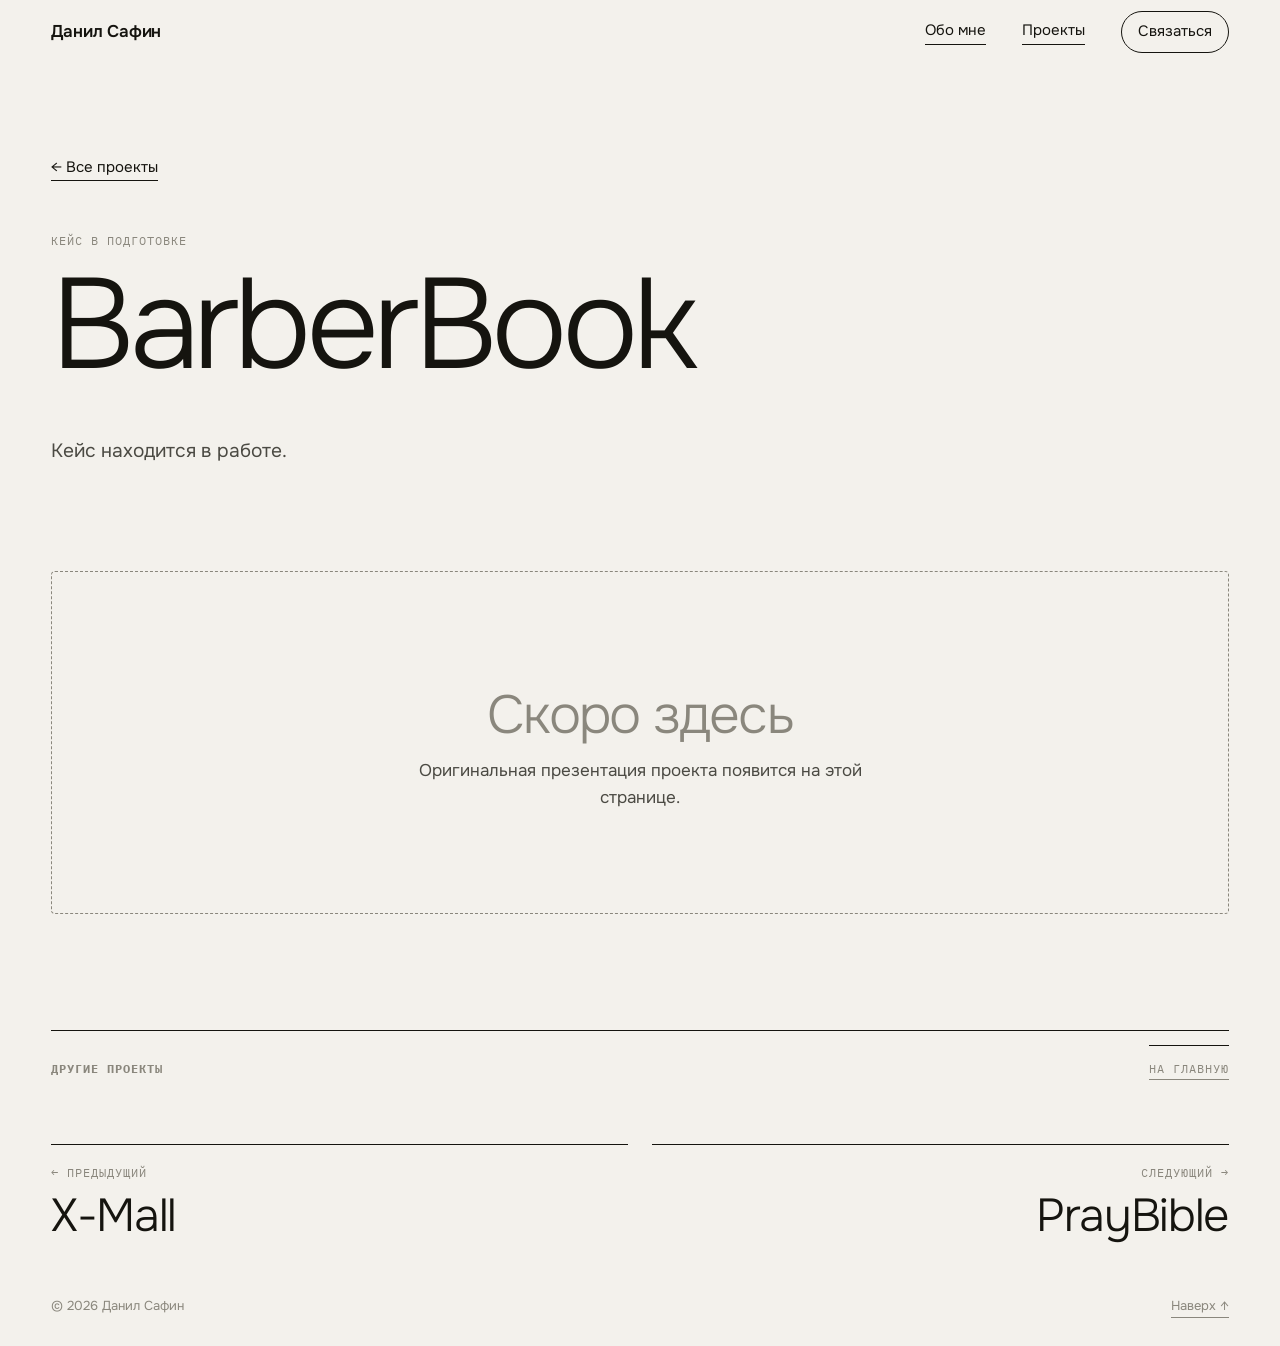
==== projects/barberbook/index.html @ bca795f3 "Add portfolio website" ====
<!doctype html>
<html lang="ru">
<head>
  <meta charset="utf-8">
  <meta name="viewport" content="width=device-width, initial-scale=1">
  <title>Кейс — Данил Сафин</title>
  <meta name="description" content="Кейс из портфолио Данила Сафина, UX/UI-дизайнера.">
  <meta name="theme-color" content="#f3f1ec">
  <link rel="preconnect" href="https://fonts.googleapis.com">
  <link rel="preconnect" href="https://fonts.gstatic.com" crossorigin>
  <link href="https://fonts.googleapis.com/css2?family=IBM+Plex+Mono:wght@400&family=Onest:wght@300;400;500;600&display=swap&subset=cyrillic" rel="stylesheet">
  <link rel="stylesheet" href="../../css/style.css">
</head>
<body id="top" data-slug="barberbook">
  <a class="skip" href="#case">Перейти к содержанию</a>
  <header class="nav" id="nav"></header>
  <main id="case"><noscript><div class="wrap case-hero"><p>Для просмотра кейса включите JavaScript.</p></div></noscript></main>
  <footer id="footer"></footer>
  <script type="module" src="../../js/case.js"></script>
</body>
</html>
---- css/style.css ----
/* ============================================================
   Портфолио — Данил Сафин
   Токены → база → компоненты → секции → кейс → адаптив
   ============================================================ */

:root {
  --bg: #f3f1ec;
  --bg-2: #ebe8e1;
  --ink: #15140f;
  --ink-2: #4b4a43;
  --ink-3: #8a877d;
  --line: #d7d3c8;
  --accent: #d8431f;
  --accent-ink: #ffffff;

  --font: "Onest", "Inter", system-ui, -apple-system, "Segoe UI", Roboto, Arial, sans-serif;
  --mono: "IBM Plex Mono", ui-monospace, "SF Mono", Menlo, Consolas, monospace;

  --gutter: clamp(20px, 4vw, 56px);
  --maxw: 1480px;
  --ease: cubic-bezier(.22, .61, .21, 1);
}

*, *::before, *::after { box-sizing: border-box; }
html { scroll-behavior: smooth; -webkit-text-size-adjust: 100%; }
body {
  margin: 0;
  background: var(--bg);
  color: var(--ink);
  font-family: var(--font);
  font-size: 17px;
  line-height: 1.55;
  -webkit-font-smoothing: antialiased;
  overflow-x: hidden;
}
img, canvas, video { max-width: 100%; display: block; }
a { color: inherit; }
h1, h2, h3, p, ul, dl, dd { margin: 0; padding: 0; }
ul { list-style: none; }
::selection { background: var(--accent); color: #fff; }

.wrap { width: 100%; max-width: var(--maxw); margin-inline: auto; padding-inline: var(--gutter); }

.skip {
  position: absolute; left: 12px; top: -60px; z-index: 100;
  background: var(--ink); color: #fff; padding: 10px 14px; border-radius: 4px; text-decoration: none;
}
.skip:focus { top: 12px; }

/* ---------- Фокус и единая система ссылок ---------- */
:focus-visible { outline: 2px solid var(--accent); outline-offset: 3px; border-radius: 2px; }

.link {
  text-decoration: none;
  background: linear-gradient(currentColor, currentColor) 0 100% / 100% 1px no-repeat;
  padding-bottom: 2px;
  transition: background-size .35s var(--ease), color .2s;
}
.link:hover { background-size: 0 1px; background-position: 100% 100%; color: var(--accent); }

.label {
  font-family: var(--mono);
  font-size: 12px;
  letter-spacing: .08em;
  text-transform: uppercase;
  color: var(--ink-3);
}

/* Кнопка */
.btn {
  display: inline-flex; align-items: center; gap: 12px;
  font: 500 15px/1 var(--font);
  padding: 16px 22px;
  border: 1px solid var(--ink);
  border-radius: 999px;
  color: var(--ink);
  background: transparent;
  text-decoration: none;
  cursor: pointer;
  transition: background .25s var(--ease), color .25s var(--ease), border-color .25s;
}
.btn:hover { background: var(--ink); color: var(--bg); }
.btn:active { transform: translateY(1px); }
.btn--solid { background: var(--ink); color: var(--bg); }
.btn--solid:hover { background: var(--accent); border-color: var(--accent); color: #fff; }
.btn .arr { display: inline-block; transition: transform .3s var(--ease); }
.btn:hover .arr { transform: translate(3px, -3px); }

/* ---------- Шапка ---------- */
.nav {
  position: fixed; inset: 0 0 auto 0; z-index: 50;
  transition: background .3s, border-color .3s;
  border-bottom: 1px solid transparent;
}
.nav.is-scrolled { background: color-mix(in srgb, var(--bg) 88%, transparent); backdrop-filter: blur(10px); border-color: var(--line); }
.nav__in { display: flex; align-items: center; justify-content: space-between; height: 64px; gap: 16px; }
.nav__logo { font-weight: 600; text-decoration: none; letter-spacing: -.01em; white-space: nowrap; }
.nav__links { display: flex; gap: clamp(14px, 3vw, 36px); align-items: center; font-size: 15px; }
.nav__links a { text-decoration: none; white-space: nowrap; }
.nav__cta { border: 1px solid var(--ink); border-radius: 999px; padding: 8px 16px; transition: background .25s, color .25s; }
.nav__cta:hover { background: var(--ink); color: var(--bg); }

/* ---------- Hero ---------- */
.hero { position: relative; min-height: 100svh; padding-top: 64px; display: flex; flex-direction: column; justify-content: flex-end; overflow: hidden; }
.hero__stage {
  position: absolute; right: 1.5vw; top: calc(50% - 20px); transform: translateY(-50%);
  width: min(52vw, 860px); aspect-ratio: 1; z-index: 0; pointer-events: none;
}
.hero__stage canvas { width: 100%; height: 100%; }
.hero__fallback {
  position: absolute; inset: 18%; border-radius: 50%;
  background: radial-gradient(circle at 34% 30%, #fbfaf6, #d9d3c5 58%, #b9b1a0);
  box-shadow: 0 40px 70px -30px rgba(40, 30, 10, .35);
  display: none;
}
.hero.no-webgl .hero__fallback { display: block; }
.hero.no-webgl canvas { display: none; }
.hero__body { position: relative; z-index: 1; padding-block: clamp(32px, 6vh, 72px) clamp(28px, 5vh, 56px); }
.hero__eyebrow { margin-bottom: clamp(18px, 3vh, 32px); }
.hero h1 {
  font-weight: 300;
  font-size: clamp(2.35rem, 5vw, 5.3rem);
  line-height: 1.03;
  letter-spacing: -.035em;
  max-width: 9.4em;
}
.hero h1 em { font-style: normal; color: var(--accent); }
.hero__sub { margin-top: clamp(20px, 3.5vh, 36px); max-width: 33rem; color: var(--ink-2); font-size: clamp(16px, 1.25vw, 19px); }
.hero__row { margin-top: clamp(28px, 5vh, 48px); display: flex; align-items: center; gap: 28px; flex-wrap: wrap; }
.hero__meta { display: flex; justify-content: space-between; border-top: 1px solid var(--line); padding-block: 14px; position: relative; z-index: 1; }

/* ---------- Секции ---------- */
.section { padding-block: clamp(80px, 12vw, 180px) 0; }
.section__head { display: flex; justify-content: space-between; align-items: baseline; border-top: 1px solid var(--ink); padding-top: 14px; margin-bottom: clamp(32px, 5vw, 72px); }
.h2 { font-weight: 300; font-size: clamp(2rem, 4.2vw, 4.2rem); line-height: 1.04; letter-spacing: -.03em; }

/* ---------- Обо мне ---------- */
.about { display: grid; grid-template-columns: repeat(12, 1fr); column-gap: 24px; row-gap: clamp(40px, 6vw, 80px); }
.about__lead { grid-column: 1 / span 7; font-weight: 300; font-size: clamp(1.4rem, 2.5vw, 2.35rem); line-height: 1.22; letter-spacing: -.02em; }
.about__lead span { color: var(--ink-3); }
.about__side { grid-column: 9 / span 4; align-self: end; display: flex; flex-direction: column; gap: 22px; color: var(--ink-2); font-size: 15px; }
.about__rows { grid-column: 1 / -1; }
.row { display: grid; grid-template-columns: repeat(12, 1fr); column-gap: 24px; padding-block: 28px; border-top: 1px solid var(--line); }
.row > .label { grid-column: 1 / span 3; padding-top: 4px; }
.row__body { grid-column: 4 / span 9; }
.job + .job { margin-top: 36px; }
.job__top { display: flex; justify-content: space-between; gap: 16px; flex-wrap: wrap; align-items: baseline; }
.job__name { font-size: 22px; font-weight: 500; letter-spacing: -.01em; }
.job__name small { font-weight: 400; color: var(--ink-3); font-size: 16px; margin-left: 8px; }
.job ul { margin-top: 14px; display: grid; gap: 8px; max-width: 54rem; color: var(--ink-2); font-size: 16px; }
.job li { padding-left: 20px; position: relative; }
.job li::before { content: ""; position: absolute; left: 0; top: .72em; width: 10px; height: 1px; background: var(--accent); }
.skills { display: grid; grid-template-columns: repeat(2, 1fr); gap: 28px 40px; }
.skills h3 { font: 500 15px/1.3 var(--font); margin-bottom: 8px; }
.skills p { color: var(--ink-2); font-size: 15px; }
.tools { margin-top: 28px; padding-top: 22px; border-top: 1px dashed var(--line); color: var(--ink-2); font-size: 15px; }
.tools b { font-weight: 500; color: var(--ink); }
.edu p + p { margin-top: 8px; }
.edu .muted { color: var(--ink-3); font-size: 15px; }

/* ---------- Проекты ---------- */
.projects { display: grid; gap: clamp(36px, 5vw, 72px); }
.card { display: block; text-decoration: none; color: inherit; position: relative; }
.card__media {
  position: relative; overflow: hidden; border-radius: 4px;
  aspect-ratio: 16 / 9; background: var(--bg-2);
  display: grid; place-items: center;
}
.card__media img { width: 100%; height: 100%; object-fit: cover; object-position: 50% 40%; transition: transform 1.1s var(--ease); }
.card:hover .card__media img { transform: scale(1.025); }
.card__soon { font-weight: 300; font-size: clamp(3rem, 11vw, 10rem); letter-spacing: -.05em; color: rgba(21, 20, 15, .13); user-select: none; }
.card__badge { position: absolute; top: 18px; left: 18px; background: var(--bg); padding: 6px 12px; border-radius: 999px; font-family: var(--mono); font-size: 11px; letter-spacing: .08em; text-transform: uppercase; }
.card__foot { display: grid; grid-template-columns: 1fr auto; gap: 8px 32px; align-items: start; padding-top: 22px; }
.card__no { font-family: var(--mono); font-size: 12px; color: var(--ink-3); letter-spacing: .08em; }
.card__title { font-weight: 300; font-size: clamp(2rem, 4vw, 3.8rem); line-height: 1; letter-spacing: -.035em; }
.card__cap { grid-column: 1; color: var(--ink-2); max-width: 40rem; font-size: 16px; }
.card__go { grid-column: 2; grid-row: 1 / span 2; display: flex; align-items: center; gap: 12px; font-size: 15px; align-self: center; }
.card__go i {
  display: grid; place-items: center; width: 52px; height: 52px; border: 1px solid var(--ink); border-radius: 50%;
  font-style: normal; transition: background .3s var(--ease), color .3s, transform .3s var(--ease);
}
.card:hover .card__go i { background: var(--accent); border-color: var(--accent); color: #fff; transform: rotate(-45deg); }
.card:focus-visible { outline-offset: 10px; }
.card--soon { opacity: .92; }

/* ---------- Контакт и подвал ---------- */
.contact { padding-block: clamp(90px, 14vw, 200px) 0; }
.contact__big { display: block; font-weight: 300; font-size: clamp(2rem, 6.4vw, 6.6rem); line-height: 1.02; letter-spacing: -.04em; text-decoration: none; word-break: break-word; transition: color .25s; }
.contact__big:hover { color: var(--accent); }
.contact__lead { color: var(--ink-2); margin-bottom: 28px; max-width: 34rem; }
.contact__list { display: flex; flex-wrap: wrap; gap: 14px 40px; margin-top: 44px; padding-top: 18px; border-top: 1px solid var(--line); font-size: 15px; }
.footer { display: flex; justify-content: space-between; flex-wrap: wrap; gap: 10px; padding-block: 56px 28px; color: var(--ink-3); font-size: 13px; }

/* ============================================================
   Страница кейса
   ============================================================ */
.case-hero { padding-top: calc(64px + clamp(40px, 7vw, 100px)); }
.case-hero__back { margin-bottom: clamp(28px, 4vw, 56px); display: inline-block; font-size: 15px; }
.case-hero h1 { font-weight: 300; font-size: clamp(3rem, 10vw, 10rem); line-height: .95; letter-spacing: -.05em; }
.case-hero__grid { display: grid; grid-template-columns: repeat(12, 1fr); column-gap: 24px; row-gap: 32px; margin-top: clamp(28px, 4vw, 56px); }
.case-hero__sum { grid-column: 1 / span 6; font-size: clamp(17px, 1.5vw, 21px); line-height: 1.5; color: var(--ink-2); }
.case-hero__sum .btn-row { margin-top: 28px; display: flex; gap: 12px; flex-wrap: wrap; }
.meta { grid-column: 8 / span 5; display: grid; grid-template-columns: 1fr 1fr; gap: 0 24px; align-self: start; }
.meta div { border-top: 1px solid var(--line); padding-block: 14px 18px; }
.meta dt { font-family: var(--mono); font-size: 11px; letter-spacing: .08em; text-transform: uppercase; color: var(--ink-3); }
.meta dd { font-size: 19px; margin-top: 4px; }
.case-cover { margin-top: clamp(36px, 6vw, 80px); border-radius: 4px; overflow: hidden; aspect-ratio: 16 / 9; }
.case-cover img { width: 100%; height: 100%; object-fit: cover; object-position: 50% 40%; }
.case-soon { margin-top: clamp(36px, 6vw, 80px); border: 1px dashed var(--ink-3); border-radius: 4px; padding: clamp(40px, 8vw, 120px) var(--gutter); text-align: center; }
.case-soon p { max-width: 30rem; margin: 14px auto 0; color: var(--ink-2); }
.case-soon .h2 { color: var(--ink-3); }

.deck { padding-top: clamp(64px, 9vw, 130px); }

/* Просмотрщик PDF */
.viewer { background: #1b1a16; border-radius: 6px; overflow: clip; color: #f3f1ec; }
.viewer:fullscreen { border-radius: 0; display: flex; flex-direction: column; height: 100%; }
.viewer__head { position: sticky; top: 64px; z-index: 3; }
.viewer:fullscreen .viewer__head { position: static; }
.viewer__bar { display: flex; align-items: center; gap: 6px; padding: 10px 12px; background: #24231e; flex-wrap: wrap; }
.viewer__bar .grow { flex: 1; min-width: 4px; }
.vbtn {
  font: 500 13px/1 var(--font); color: #f3f1ec; background: transparent;
  border: 1px solid #4a4840; border-radius: 6px; padding: 9px 12px; min-height: 38px; min-width: 38px;
  cursor: pointer; text-decoration: none; display: inline-flex; align-items: center; justify-content: center; gap: 6px;
  transition: background .2s, border-color .2s;
}
.vbtn:hover { background: #38362f; border-color: #6b685d; }
.vbtn:active { background: #46433a; }
.vbtn:disabled { opacity: .35; cursor: default; }
.vbtn:focus-visible { outline: 2px solid #fff; }
.viewer__info { font-family: var(--mono); font-size: 12px; color: #bdb9ac; padding: 0 8px; white-space: nowrap; min-width: 92px; text-align: center; }
.viewer__prog { height: 2px; background: #38362f; }
.viewer__prog i { display: block; height: 100%; width: 0; background: var(--accent); }
.viewer__scroll { max-height: min(88vh, 1100px); overflow: auto; background: #2a2923; overscroll-behavior: contain; position: relative; -webkit-overflow-scrolling: touch; }
.viewer:fullscreen .viewer__scroll { max-height: none; flex: 1; }
.viewer__pages { margin-inline: auto; position: relative; }
.vpage { position: relative; background: #ecebe6; margin: 0 auto 14px; box-shadow: 0 1px 0 rgba(0,0,0,.2); }
.vpage:last-child { margin-bottom: 0; }
.vtile { position: absolute; left: 0; width: 100%; }
.vtile canvas { width: 100%; height: 100%; display: block; }
.viewer__status { padding: 60px 20px; text-align: center; color: #bdb9ac; font-size: 15px; }
.viewer__fallback { width: 100%; height: 80vh; border: 0; background: #fff; }
.vvideo { position: absolute; background: #000; z-index: 2; overflow: hidden; }
.vvideo video { width: 100%; height: 100%; object-fit: contain; background: #000; }

.also { padding-top: clamp(64px, 9vw, 130px); }
.also__grid { display: grid; grid-template-columns: 1fr 1fr; gap: 24px; }
.also a { display: block; text-decoration: none; border-top: 1px solid var(--ink); padding-top: 14px; }
.also a:hover .also__t { color: var(--accent); }
.also__t { font-weight: 300; font-size: clamp(1.8rem, 3.6vw, 3.4rem); letter-spacing: -.03em; line-height: 1.05; margin-top: 6px; transition: color .25s; }
.also a:last-child { text-align: right; }

/* ---------- Появление при прокрутке (сдержанное) ---------- */
.reveal-on .reveal { opacity: 0; transform: translateY(16px); transition: opacity .8s var(--ease), transform .8s var(--ease); }
.reveal-on .reveal.in { opacity: 1; transform: none; }

/* ============================================================
   Адаптив
   ============================================================ */
@media (max-width: 1000px) {
  .about__lead { grid-column: 1 / -1; }
  .about__side { grid-column: 1 / -1; }
  .row > .label { grid-column: 1 / -1; margin-bottom: 12px; }
  .row__body { grid-column: 1 / -1; }
  .case-hero__sum, .meta { grid-column: 1 / -1; }
}
@media (max-width: 1024px) {
  .hero { padding-top: 56px; justify-content: flex-start; }
  .hero__stage { position: relative; right: auto; top: auto; transform: none; width: min(100vw, 640px); margin: 0 0 -8vw auto; }
  .hero h1 { max-width: none; }
  .hero__body { padding-top: 0; }
}
@media (max-width: 720px) {
  .hero__stage { width: 100vw; margin: 0 0 -10vw -20px; }
  body { font-size: 16px; }
  .nav__in { height: 56px; }
  .nav__links { gap: 12px; font-size: 13.5px; }
  .nav__cta { padding: 7px 11px; }
  .nav__logo { font-size: 15px; }
  .hero__meta { flex-direction: column; gap: 4px; }
  .skills { grid-template-columns: 1fr; }
  .card__media { aspect-ratio: 4 / 3.2; }
  .card__foot { grid-template-columns: 1fr; }
  .card__go { grid-column: 1; grid-row: auto; }
  .card__go i { width: 46px; height: 46px; }
  .meta { grid-template-columns: 1fr 1fr; }
  .also__grid { grid-template-columns: 1fr; }
  .also a:last-child { text-align: left; }
  .viewer__head { top: 56px; }
  .viewer__scroll { max-height: 78vh; }
  .viewer__bar { padding: 8px; gap: 4px; flex-wrap: nowrap; }
  .vbtn { padding: 8px; min-width: 40px; min-height: 40px; }
  .vbtn .t, [data-act=fit], [data-zoom] { display: none; }
  .viewer.is-single [data-act=prev], .viewer.is-single [data-act=next] { display: none; }
  .viewer__info { min-width: 0; padding: 0 4px; font-size: 11px; white-space: normal; text-align: left; }
}

@media (prefers-reduced-motion: reduce) {
  html { scroll-behavior: auto; }
  *, *::before, *::after { transition-duration: .01ms !important; animation: none !important; }
  .reveal-on .reveal { opacity: 1; transform: none; }
}
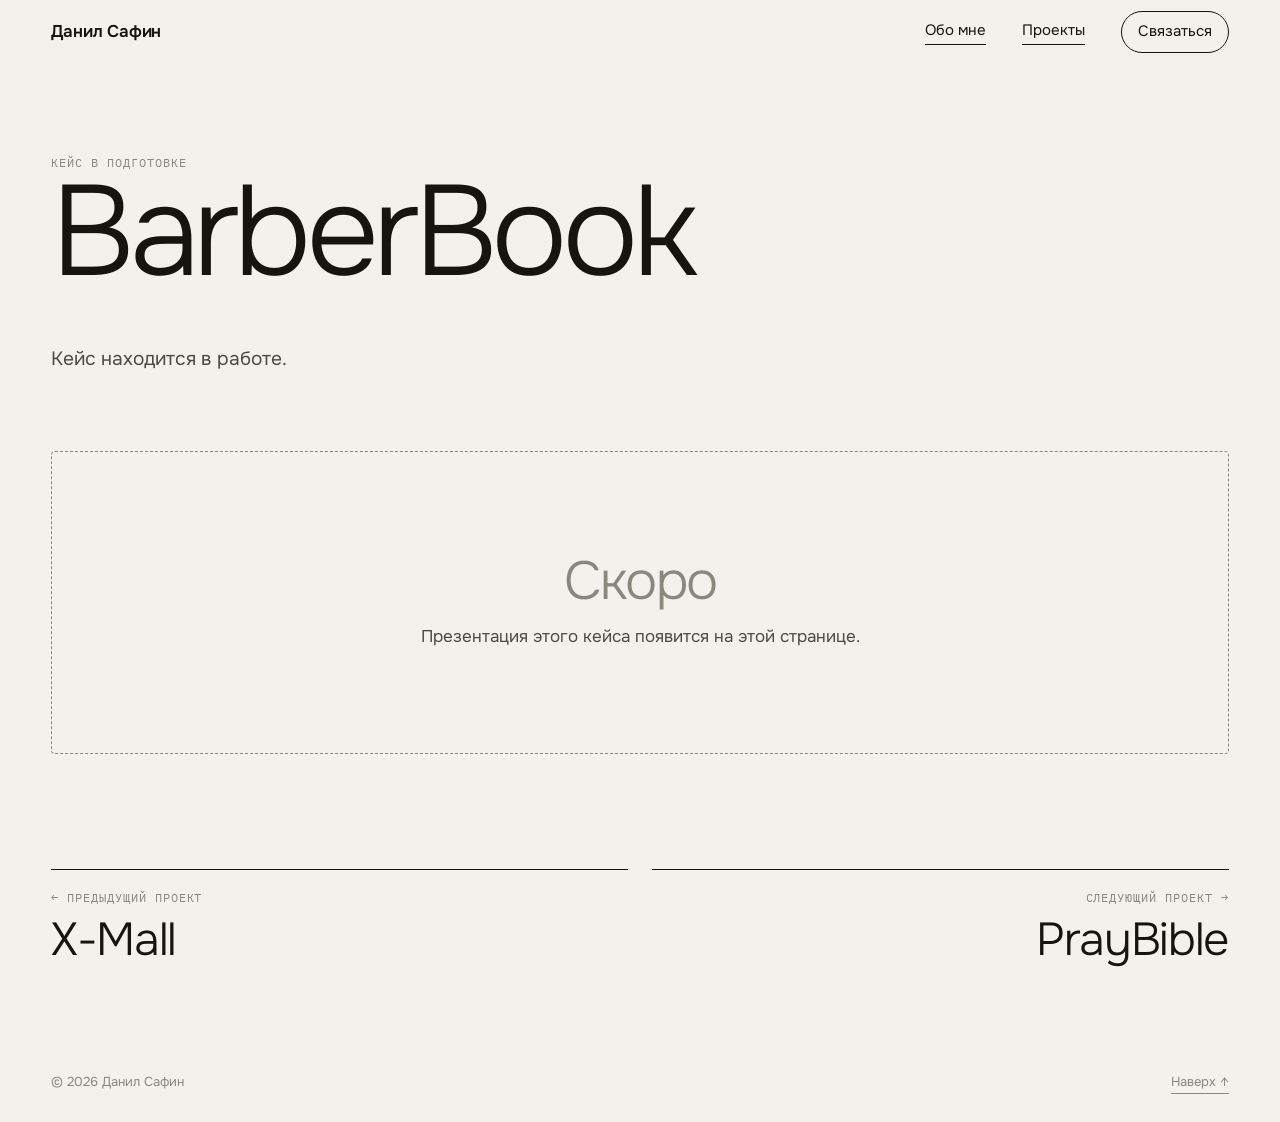
==== commit c30f8742: "v2" ====
--- a/projects/barberbook/index.html
+++ b/projects/barberbook/index.html
@@ -4,18 +4,18 @@
   <meta charset="utf-8">
   <meta name="viewport" content="width=device-width, initial-scale=1">
   <title>Кейс — Данил Сафин</title>
-  <meta name="description" content="Кейс из портфолио Данила Сафина, UX/UI-дизайнера.">
   <meta name="theme-color" content="#f3f1ec">
   <link rel="preconnect" href="https://fonts.googleapis.com">
   <link rel="preconnect" href="https://fonts.gstatic.com" crossorigin>
-  <link href="https://fonts.googleapis.com/css2?family=IBM+Plex+Mono:wght@400&family=Onest:wght@300;400;500;600&display=swap&subset=cyrillic" rel="stylesheet">
+  <link href="https://fonts.googleapis.com/css2?family=IBM+Plex+Mono:wght@400&family=Onest:wght@300;400;500;600&family=Playfair+Display:wght@500;600&display=swap&subset=cyrillic" rel="stylesheet">
   <link rel="stylesheet" href="../../css/style.css">
+  <link rel="stylesheet" href="../../css/case.css">
 </head>
-<body id="top" data-slug="barberbook">
-  <a class="skip" href="#case">Перейти к содержанию</a>
+<body data-slug="barberbook">
   <header class="nav" id="nav"></header>
-  <main id="case"><noscript><div class="wrap case-hero"><p>Для просмотра кейса включите JavaScript.</p></div></noscript></main>
+  <main id="main"></main>
   <footer id="footer"></footer>
+  <noscript><p style="padding:24px">Для отображения кейса включите JavaScript.</p></noscript>
   <script type="module" src="../../js/case.js"></script>
 </body>
 </html>
--- a/css/style.css
+++ b/css/style.css
@@ -1,6 +1,7 @@
 /* ============================================================
    Портфолио — Данил Сафин
    Токены → база → компоненты → секции → кейс → адаптив
+   Стили презентации кейсов (блоки) лежат в css/case.css
    ============================================================ */
 
 :root {
@@ -123,8 +124,11 @@
   line-height: 1.03;
   letter-spacing: -.035em;
   max-width: 9.4em;
+  text-wrap: balance;
 }
 .hero h1 em { font-style: normal; color: var(--accent); }
+/* Новый заголовок шире прежнего: на ноутбуках чуть уменьшаем кегль, чтобы строка не заходила на 3D-объект */
+@media (min-width: 1025px) { .hero h1 { font-size: clamp(2.35rem, 4.4vw, 5.3rem); } }
 .hero__sub { margin-top: clamp(20px, 3.5vh, 36px); max-width: 33rem; color: var(--ink-2); font-size: clamp(16px, 1.25vw, 19px); }
 .hero__row { margin-top: clamp(28px, 5vh, 48px); display: flex; align-items: center; gap: 28px; flex-wrap: wrap; }
 .hero__meta { display: flex; justify-content: space-between; border-top: 1px solid var(--line); padding-block: 14px; position: relative; z-index: 1; }
@@ -192,7 +196,7 @@
 .footer { display: flex; justify-content: space-between; flex-wrap: wrap; gap: 10px; padding-block: 56px 28px; color: var(--ink-3); font-size: 13px; }
 
 /* ============================================================
-   Страница кейса
+   Страница кейса: шапка-заглушка (для проектов без презентации)
    ============================================================ */
 .case-hero { padding-top: calc(64px + clamp(40px, 7vw, 100px)); }
 .case-hero__back { margin-bottom: clamp(28px, 4vw, 56px); display: inline-block; font-size: 15px; }
@@ -204,45 +208,9 @@
 .meta div { border-top: 1px solid var(--line); padding-block: 14px 18px; }
 .meta dt { font-family: var(--mono); font-size: 11px; letter-spacing: .08em; text-transform: uppercase; color: var(--ink-3); }
 .meta dd { font-size: 19px; margin-top: 4px; }
-.case-cover { margin-top: clamp(36px, 6vw, 80px); border-radius: 4px; overflow: hidden; aspect-ratio: 16 / 9; }
-.case-cover img { width: 100%; height: 100%; object-fit: cover; object-position: 50% 40%; }
 .case-soon { margin-top: clamp(36px, 6vw, 80px); border: 1px dashed var(--ink-3); border-radius: 4px; padding: clamp(40px, 8vw, 120px) var(--gutter); text-align: center; }
 .case-soon p { max-width: 30rem; margin: 14px auto 0; color: var(--ink-2); }
 .case-soon .h2 { color: var(--ink-3); }
-
-.deck { padding-top: clamp(64px, 9vw, 130px); }
-
-/* Просмотрщик PDF */
-.viewer { background: #1b1a16; border-radius: 6px; overflow: clip; color: #f3f1ec; }
-.viewer:fullscreen { border-radius: 0; display: flex; flex-direction: column; height: 100%; }
-.viewer__head { position: sticky; top: 64px; z-index: 3; }
-.viewer:fullscreen .viewer__head { position: static; }
-.viewer__bar { display: flex; align-items: center; gap: 6px; padding: 10px 12px; background: #24231e; flex-wrap: wrap; }
-.viewer__bar .grow { flex: 1; min-width: 4px; }
-.vbtn {
-  font: 500 13px/1 var(--font); color: #f3f1ec; background: transparent;
-  border: 1px solid #4a4840; border-radius: 6px; padding: 9px 12px; min-height: 38px; min-width: 38px;
-  cursor: pointer; text-decoration: none; display: inline-flex; align-items: center; justify-content: center; gap: 6px;
-  transition: background .2s, border-color .2s;
-}
-.vbtn:hover { background: #38362f; border-color: #6b685d; }
-.vbtn:active { background: #46433a; }
-.vbtn:disabled { opacity: .35; cursor: default; }
-.vbtn:focus-visible { outline: 2px solid #fff; }
-.viewer__info { font-family: var(--mono); font-size: 12px; color: #bdb9ac; padding: 0 8px; white-space: nowrap; min-width: 92px; text-align: center; }
-.viewer__prog { height: 2px; background: #38362f; }
-.viewer__prog i { display: block; height: 100%; width: 0; background: var(--accent); }
-.viewer__scroll { max-height: min(88vh, 1100px); overflow: auto; background: #2a2923; overscroll-behavior: contain; position: relative; -webkit-overflow-scrolling: touch; }
-.viewer:fullscreen .viewer__scroll { max-height: none; flex: 1; }
-.viewer__pages { margin-inline: auto; position: relative; }
-.vpage { position: relative; background: #ecebe6; margin: 0 auto 14px; box-shadow: 0 1px 0 rgba(0,0,0,.2); }
-.vpage:last-child { margin-bottom: 0; }
-.vtile { position: absolute; left: 0; width: 100%; }
-.vtile canvas { width: 100%; height: 100%; display: block; }
-.viewer__status { padding: 60px 20px; text-align: center; color: #bdb9ac; font-size: 15px; }
-.viewer__fallback { width: 100%; height: 80vh; border: 0; background: #fff; }
-.vvideo { position: absolute; background: #000; z-index: 2; overflow: hidden; }
-.vvideo video { width: 100%; height: 100%; object-fit: contain; background: #000; }
 
 .also { padding-top: clamp(64px, 9vw, 130px); }
 .also__grid { display: grid; grid-template-columns: 1fr 1fr; gap: 24px; }
@@ -250,6 +218,8 @@
 .also a:hover .also__t { color: var(--accent); }
 .also__t { font-weight: 300; font-size: clamp(1.8rem, 3.6vw, 3.4rem); letter-spacing: -.03em; line-height: 1.05; margin-top: 6px; transition: color .25s; }
 .also a:last-child { text-align: right; }
+/* низ страницы кейса: после блока «Другие проекты» идёт только футер */
+.also { padding-bottom: clamp(24px, 4vw, 56px); }
 
 /* ---------- Появление при прокрутке (сдержанное) ---------- */
 .reveal-on .reveal { opacity: 0; transform: translateY(16px); transition: opacity .8s var(--ease), transform .8s var(--ease); }
@@ -265,19 +235,27 @@
   .row__body { grid-column: 1 / -1; }
   .case-hero__sum, .meta { grid-column: 1 / -1; }
 }
+
+/* Планшет и смартфон: Hero складывается в колонку — 3D-объект над текстом, строго по центру.
+   Десктоп (> 1024 px) этим блоком не затрагивается. */
 @media (max-width: 1024px) {
   .hero { padding-top: 56px; justify-content: flex-start; }
-  .hero__stage { position: relative; right: auto; top: auto; transform: none; width: min(100vw, 640px); margin: 0 0 -8vw auto; }
+  .hero__stage {
+    position: relative; right: auto; top: auto; transform: none;
+    width: min(86vw, 560px); margin: 0 auto;
+  }
   .hero h1 { max-width: none; }
   .hero__body { padding-top: 0; }
 }
+
 @media (max-width: 720px) {
-  .hero__stage { width: 100vw; margin: 0 0 -10vw -20px; }
   body { font-size: 16px; }
   .nav__in { height: 56px; }
   .nav__links { gap: 12px; font-size: 13.5px; }
   .nav__cta { padding: 7px 11px; }
   .nav__logo { font-size: 15px; }
+  /* смартфон: объект меньше и не заходит на текст */
+  .hero__stage { width: min(76vw, 330px); margin: 4px auto 6px; }
   .hero__meta { flex-direction: column; gap: 4px; }
   .skills { grid-template-columns: 1fr; }
   .card__media { aspect-ratio: 4 / 3.2; }
@@ -287,13 +265,6 @@
   .meta { grid-template-columns: 1fr 1fr; }
   .also__grid { grid-template-columns: 1fr; }
   .also a:last-child { text-align: left; }
-  .viewer__head { top: 56px; }
-  .viewer__scroll { max-height: 78vh; }
-  .viewer__bar { padding: 8px; gap: 4px; flex-wrap: nowrap; }
-  .vbtn { padding: 8px; min-width: 40px; min-height: 40px; }
-  .vbtn .t, [data-act=fit], [data-zoom] { display: none; }
-  .viewer.is-single [data-act=prev], .viewer.is-single [data-act=next] { display: none; }
-  .viewer__info { min-width: 0; padding: 0 4px; font-size: 11px; white-space: normal; text-align: left; }
 }
 
 @media (prefers-reduced-motion: reduce) {
--- a/css/case.css
+++ b/css/case.css
@@ -0,0 +1,284 @@
+/* ============================================================
+   СТРАНИЦА КЕЙСА — стили блоков (разметка: js/case-blocks.js)
+   Использует токены сайта из style.css. Цветовые оттенки блоков — ниже, в .case.
+   ============================================================ */
+.case {
+  --tint-sun: #f4e2a6;
+  --tint-mint: #bfe8c1;
+  --tint-sky: #b4d3e6;
+  --tint-ice: #dbe9f2;
+  --card: #fff;
+  --r: 22px;
+  --gap: clamp(16px, 2vw, 24px);
+  --sec: clamp(72px, 9vw, 140px);
+  padding-top: 64px;
+  overflow-x: clip;
+}
+:where(.case) :where(ol, ul) { margin: 0; padding: 0; list-style: none; }
+.case img { display: block; max-width: 100%; height: auto; }
+.case p, .case li { text-wrap: pretty; }
+
+/* ---------- Базовые мелкие элементы ---------- */
+.chip { display: inline-block; align-self: flex-start; font: 600 12px/1 var(--font); letter-spacing: .03em; text-transform: uppercase; padding: 8px 12px 7px; border-radius: 999px; background: var(--tint-ice); color: var(--ink); }
+.chip--sun { background: var(--tint-sun); }
+.chip--mint { background: var(--tint-mint); }
+.chip--sky { background: var(--tint-sky); }
+.chip--ice { background: var(--tint-ice); }
+.chip--accent { background: var(--accent); color: var(--accent-ink); }
+.plabel { font: 600 12px/1.3 var(--font); letter-spacing: .06em; text-transform: uppercase; color: var(--ink); }
+.note { color: var(--ink-2); font-size: 14px; line-height: 1.55; max-width: 44rem; }
+.bar { border-top: 1px solid var(--ink); padding-top: 14px; font-size: clamp(16px, 1.4vw, 19px); line-height: 1.5; max-width: 60rem; }
+.plist { display: grid; gap: 6px; padding-left: 22px; list-style: disc; }
+.plist--ol { list-style: decimal; }
+.plist li::marker { color: var(--ink-3); }
+.pp { display: flex; flex-direction: column; gap: 10px; }
+.pp p { font-size: clamp(16px, 1.3vw, 18px); line-height: 1.55; }
+.pp .plist { font-size: clamp(16px, 1.3vw, 18px); }
+.pp .chip { margin-top: 6px; }
+.pp:first-child .chip { margin-top: 0; }
+
+/* ---------- Обложка ---------- */
+.cover { display: grid; grid-template-columns: minmax(0, 1.15fr) minmax(0, .85fr); gap: var(--gap); align-items: center; padding-block: clamp(32px, 6vw, 88px) clamp(40px, 6vw, 88px); }
+.cover__eyebrow { margin-bottom: clamp(20px, 3vw, 40px); }
+.cover__brand { display: flex; align-items: center; gap: clamp(12px, 1.6vw, 22px); font-size: 0; line-height: 0; }
+.cover__icon { width: clamp(52px, 7vw, 104px); border-radius: 22%; }
+.cover__word { width: clamp(220px, 34vw, 480px); }
+.cover__tag { margin-top: clamp(18px, 2.4vw, 32px); font-size: clamp(19px, 2vw, 28px); line-height: 1.35; font-weight: 300; max-width: 30rem; letter-spacing: -.01em; }
+.tiles { display: grid; grid-template-columns: repeat(4, minmax(0, 1fr)); gap: 12px; margin-top: clamp(28px, 4vw, 56px); }
+.tile { border-top: 1px solid var(--ink); padding-top: 10px; }
+.tile dt { font: 11px/1.3 var(--mono); letter-spacing: .08em; text-transform: uppercase; color: var(--ink-3); }
+.tile dd { margin-top: 6px; font-size: clamp(15px, 1.2vw, 18px); line-height: 1.3; }
+.cover__result { margin-top: clamp(24px, 3vw, 40px); }
+.cover__media { justify-self: end; width: 100%; max-width: 560px; }
+
+/* ---------- Раздел ---------- */
+.cs { padding-top: var(--sec); }
+.cs__bar { display: flex; justify-content: space-between; border-top: 1px solid var(--ink); padding-top: 14px; margin-bottom: clamp(20px, 3vw, 36px); }
+.cs__title { font-weight: 300; font-size: clamp(2rem, 4.6vw, 4.2rem); line-height: 1.04; letter-spacing: -.035em; text-wrap: balance; max-width: 18em; }
+.cs__title em, .bar em { font-style: normal; color: var(--accent); }
+.cs__title--sub { font-size: clamp(1.7rem, 3vw, 2.8rem); }
+.cs__lead { margin-top: clamp(16px, 2vw, 24px); max-width: 38rem; font-size: clamp(17px, 1.5vw, 21px); line-height: 1.5; color: var(--ink-2); }
+.cs__head .note { margin-top: 16px; }
+.cs__body { margin-top: clamp(28px, 4vw, 56px); display: grid; gap: clamp(28px, 4vw, 56px); }
+.cs--inline .cs__body { margin-top: 0; }
+.blk { min-width: 0; }
+
+/* ---------- Карточки ---------- */
+.cards { display: grid; gap: var(--gap); }
+.cards.cols-2 { grid-template-columns: repeat(2, minmax(0, 1fr)); }
+.cards.cols-3 { grid-template-columns: repeat(3, minmax(0, 1fr)); }
+.cards.cols-4 { grid-template-columns: repeat(4, minmax(0, 1fr)); }
+.ccard { background: var(--card); border-radius: var(--r); padding: clamp(20px, 2.2vw, 32px); display: flex; flex-direction: column; gap: 12px; font-size: clamp(16px, 1.3vw, 18px); line-height: 1.55; }
+.ccard__k, .ccard__h { font: 600 12px/1.3 var(--font); letter-spacing: .06em; text-transform: uppercase; }
+.ccard__note { margin-top: auto; padding-top: 12px; color: var(--ink-3); font-size: 14px; }
+.ccard__id { display: flex; align-items: center; gap: 14px; }
+.ccard__id .ccard__h { font: 500 clamp(18px, 1.6vw, 22px)/1.2 var(--font); letter-spacing: -.01em; text-transform: none; }
+.avatar { width: 64px; height: 64px; border-radius: 50%; flex: none; }
+/* гипотезы: общая сетка строк, чтобы блоки «Что проверить» стояли на одном уровне */
+.cards--hypothesis .ccard { display: grid; grid-template-rows: subgrid; grid-row: span 4; gap: 12px; align-content: start; }
+.cards--hypothesis { grid-template-rows: auto 1fr auto auto; }
+.cards--hypothesis .ccard > .chip { margin-bottom: 0; }
+.cards--hypothesis .ccard > .chip + p { margin-top: -4px; }
+.cards--hypothesis .ccard > * { align-self: start; }
+.cards--hypothesis .ccard > .chip { justify-self: start; }
+
+/* ---------- Баннер ---------- */
+.banner { background: var(--ink); color: #fff; border-radius: var(--r); display: grid; grid-template-columns: minmax(0, 1.2fr) minmax(0, .8fr); gap: var(--gap); align-items: center; overflow: hidden; padding: clamp(24px, 3.4vw, 56px); }
+.banner__k { font: 11px/1.3 var(--mono); letter-spacing: .08em; text-transform: uppercase; color: #b9b6aa; }
+.banner__t { margin-top: 14px; font-weight: 300; font-size: clamp(1.4rem, 2.6vw, 2.5rem); line-height: 1.15; letter-spacing: -.025em; text-wrap: balance; }
+.banner__p { margin-top: 18px; color: #d9d6cb; font-size: clamp(15px, 1.2vw, 17px); max-width: 34rem; }
+.banner__img { justify-self: end; width: 100%; max-width: 420px; border-radius: 14px; }
+
+/* ---------- Метод + диаграмма ---------- */
+.method { display: grid; grid-template-columns: minmax(0, .9fr) minmax(0, 1.1fr); gap: clamp(24px, 4vw, 64px); align-items: start; }
+.method__l, .method__r { display: flex; flex-direction: column; gap: 14px; }
+.method__l p { font-size: clamp(16px, 1.3vw, 18px); line-height: 1.55; }
+.dn { margin: 0; }
+.dn__svg { width: 100%; height: auto; display: block; overflow: visible; }
+.dn__lead { stroke: var(--ink); stroke-width: 1; }
+.dn__dot { fill: var(--ink); }
+.dn__txt { font: 400 17px var(--font); fill: var(--ink); }
+.dn__pct { font-weight: 600; }
+.dn__legend { display: none; gap: 8px; margin-top: 12px; font-size: 15px; }
+.dn__legend li { display: flex; align-items: center; gap: 10px; }
+.dn__legend i { width: 14px; height: 14px; border-radius: 3px; flex: none; }
+
+/* ---------- Таблица сравнения ---------- */
+.cmp { width: 100%; border-collapse: collapse; background: var(--card); border-radius: var(--r); overflow: hidden; font-size: clamp(14px, 1.1vw, 16px); line-height: 1.45; }
+.cmp th, .cmp td { text-align: left; vertical-align: top; padding: 16px 18px; border-top: 1px solid var(--line); }
+.cmp thead th, .cmp thead td { border-top: 0; font: 600 12px/1.3 var(--font); letter-spacing: .06em; text-transform: uppercase; background: var(--tint-ice); }
+.cmp tbody th { font-weight: 600; width: 16%; }
+.cmp tbody tr:first-child > * { border-top: 0; }
+
+/* ---------- Путь пользователя ---------- */
+.journey { display: grid; grid-template-columns: minmax(0, 1fr) minmax(0, 1fr); gap: clamp(24px, 4vw, 64px); background: var(--card); border-radius: var(--r); padding: clamp(20px, 3vw, 40px); }
+.journey__h { font: 600 12px/1.3 var(--font); letter-spacing: .06em; text-transform: uppercase; margin-bottom: 16px; }
+.jc { position: relative; aspect-ratio: 600 / 220; }
+.jc__line { position: absolute; inset: 0; width: 100%; height: 100%; overflow: visible; }
+.jc__line path { stroke: var(--ink); stroke-width: 1.5; }
+.jc__pt { position: absolute; transform: translate(-50%, -50%); width: 0; height: 0; }
+.jc__emoji { max-width: none; position: absolute; left: 50%; bottom: 10px; width: clamp(28px, 4vw, 44px); transform: translateX(-50%); }
+.jc__dot { position: absolute; left: -4px; top: -4px; width: 8px; height: 8px; border-radius: 50%; background: var(--accent); }
+.jc__lab { position: absolute; left: 50%; top: 12px; transform: translateX(-50%); font-size: clamp(11px, 1vw, 13px); line-height: 1.25; text-align: center; width: 9em; color: var(--ink-2); }
+.steps { list-style: none; display: grid; grid-template-columns: repeat(3, minmax(0, 1fr)); gap: 14px 22px; position: relative; }
+.step { position: relative; background: var(--tint-ice); border-radius: 14px; padding: 14px 16px; display: flex; flex-direction: column; gap: 6px; font-size: 14px; line-height: 1.45; }
+.step--sun { background: var(--tint-sun); } .step--mint { background: var(--tint-mint); } .step--sky { background: var(--tint-sky); }
+.step__arr { position: absolute; right: -17px; top: 50%; width: 12px; height: 1px; background: var(--ink); }
+.step__arr::after { content: ""; position: absolute; right: 0; top: -3px; width: 6px; height: 6px; border-top: 1px solid var(--ink); border-right: 1px solid var(--ink); transform: rotate(45deg); }
+.steps__turn { grid-column: 1 / -1; height: 28px; margin-block: -6px; }
+.steps__turn svg { width: 100%; height: 100%; overflow: visible; }
+.steps__turn path { stroke: var(--ink); stroke-width: 1; }
+.journey__r .note { margin-top: 18px; }
+
+/* ---------- Инсайты ---------- */
+.ins { list-style: none; border-bottom: 1px solid var(--ink); }
+.ins__row { display: grid; grid-template-columns: 4rem minmax(0, 1.1fr) minmax(0, 1fr) minmax(0, 1fr); gap: 8px clamp(16px, 2.4vw, 36px); padding-block: clamp(18px, 2.2vw, 28px); border-top: 1px solid var(--ink); }
+.ins__n { font: 300 clamp(1.4rem, 2vw, 2rem)/1 var(--font); color: var(--accent); }
+.ins__t { font-weight: 400; font-size: clamp(1.15rem, 1.7vw, 1.6rem); line-height: 1.2; letter-spacing: -.02em; text-wrap: balance; }
+.ins__c { display: grid; gap: 6px; align-content: start; font-size: 15px; line-height: 1.5; color: var(--ink-2); }
+
+/* ---------- Айдентика ---------- */
+.pal { display: grid; gap: var(--gap); grid-template-columns: repeat(6, minmax(0, 1fr)); }
+.pal__main { grid-column: 1 / -1; display: grid; grid-template-columns: 2fr 1fr 1fr 1fr; gap: var(--gap); }
+.pal__aux { grid-column: 1 / -1; display: grid; grid-template-columns: repeat(3, minmax(0, 1fr)); gap: var(--gap); }
+.pal__fonts { grid-column: 1 / -1; display: grid; grid-template-columns: repeat(2, minmax(0, 1fr)); gap: var(--gap); }
+.sw { border-radius: var(--r); padding: 18px 20px; min-height: 140px; display: flex; flex-direction: column; justify-content: flex-end; gap: 4px; box-shadow: inset 0 0 0 1px rgba(0,0,0,.1); }
+.sw--l { min-height: 220px; }
+.sw--aux { min-height: 110px; }
+.sw__hex { font: 500 15px/1.2 var(--mono); }
+.sw__d { font-size: 13px; line-height: 1.35; opacity: .85; }
+.spec { background: var(--card); border-radius: var(--r); padding: clamp(18px, 2.2vw, 28px); display: grid; gap: 6px; }
+.spec__r { font: 11px/1.3 var(--mono); letter-spacing: .08em; text-transform: uppercase; color: var(--ink-3); }
+.spec__n { font-weight: 600; font-size: 18px; }
+.spec__s { font-size: clamp(1.4rem, 2.4vw, 2.2rem); line-height: 1.15; margin-top: 6px; overflow-wrap: anywhere; }
+
+/* ---------- User flow ---------- */
+.flow { display: flex; flex-direction: column; align-items: center; max-width: 720px; margin-inline: auto; }
+.fn { border-radius: 14px; padding: 12px 20px; text-align: center; font-size: clamp(14px, 1.2vw, 16px); line-height: 1.3; min-width: min(240px, 100%); max-width: 100%; }
+.fn--sky { background: var(--tint-sky); } .fn--sun { background: var(--tint-sun); }
+.fn--white { background: var(--card); box-shadow: inset 0 0 0 1px var(--line); }
+.fn--key { background: var(--ink); color: #fff; }
+.fa { width: 1px; height: 22px; background: var(--ink); position: relative; margin-block: 2px; flex: none; }
+.fa::after { content: ""; position: absolute; left: -3px; bottom: 0; width: 6px; height: 6px; border-right: 1px solid var(--ink); border-bottom: 1px solid var(--ink); transform: rotate(45deg) translate(-1px, -1px); }
+.fconn, .fstub { width: 100%; max-width: 688px; height: auto; flex: none; }
+.fconn path, .fstub path { stroke: var(--ink); stroke-width: 1; }
+.fauth { display: grid; grid-template-columns: 1fr 1fr; gap: 20px; width: 100%; max-width: 688px; }
+.fauth__c { display: flex; flex-direction: column; align-items: center; gap: 10px; }
+.fauth__c .fn { width: 100%; }
+.fline { width: 1px; height: 22px; background: var(--ink); }
+.fbranch { display: grid; grid-template-columns: 1fr 1fr; gap: 24px; width: 100%; margin-top: 4px; align-items: start; }
+.fm { display: flex; align-items: center; gap: 6px; justify-content: flex-end; }
+.fmenu { display: grid; gap: 8px; margin-top: 12px; }
+.fbranch__key { display: grid; gap: 12px; }
+.fkey { display: flex; align-items: center; gap: 6px; }
+.fkey .fstub { width: 28px; }
+.fm .fstub { width: 36px; max-width: 36px; }
+.fkey .fn { flex: 1; }
+.legend { list-style: none; display: flex; flex-wrap: wrap; gap: 10px 24px; margin-top: 28px; font-size: 14px; color: var(--ink-2); justify-content: center; }
+.legend li { display: flex; align-items: center; gap: 8px; }
+.lg { width: 16px; height: 16px; border-radius: 5px; background: var(--tint-ice); }
+.lg--sky { background: var(--tint-sky); } .lg--sun { background: var(--tint-sun); } .lg--mint { background: var(--tint-mint); } .lg--key { background: var(--ink); } .lg--white { background: #fff; box-shadow: inset 0 0 0 1px var(--line); }
+
+/* ---------- Текст + телефон/видео ---------- */
+.feat { display: grid; grid-template-columns: minmax(0, 1fr) minmax(0, 1fr); gap: clamp(24px, 5vw, 80px); align-items: center; }
+.feat--left .feat__media { order: -1; }
+.feat--start { align-items: start; }
+.feat__text { display: flex; flex-direction: column; gap: clamp(16px, 2vw, 24px); max-width: 38rem; }
+.feat--left .feat__text { justify-self: start; }
+.feat__parts { display: grid; gap: 20px; }
+.ftitle { display: flex; flex-direction: column; gap: 14px; align-items: flex-start; }
+.feat__media { min-width: 0; display: flex; justify-content: center; }
+.feat--right .feat__media { justify-content: flex-end; }
+.feat--co { grid-template-columns: minmax(0, .85fr) minmax(0, 1.15fr); }
+.phone { margin: 0; width: min(100%, 340px); }
+.phone__img { width: 100%; }
+.co { width: 100%; container-type: inline-size; }
+.co__stage { position: relative; width: 100%; }
+.co__phone { position: absolute; top: 0; height: auto; }
+.co__lines { position: absolute; inset: 0; width: 100%; height: 100%; overflow: visible; }
+.co__lines path { stroke: var(--ink); stroke-width: 1; stroke-linecap: round; stroke-linejoin: round; }
+.co__dot { fill: var(--ink); }
+.co__chip { position: absolute; display: flex; align-items: center; background: #fff; border-radius: 10px; padding-inline: 1.4cqw; font-size: 2.55cqw; line-height: 1.2; white-space: nowrap; box-shadow: 0 1px 0 rgba(0,0,0,.04); }
+.co__list { display: none; gap: 8px; margin-top: 16px; padding-left: 18px; list-style: disc; font-size: 15px; }
+
+/* видео-слот */
+.vslot { margin: 0; width: min(100%, 328px); border-radius: 28px; overflow: hidden; background: #d9d8d6; position: relative; }
+.vslot video { width: 100%; height: 100%; object-fit: cover; display: block; background: #000; }
+.vslot__ph { position: absolute; inset: 0; display: grid; place-items: center; }
+.vslot__ph svg { width: 56px; height: 56px; opacity: .5; }
+.vslot__ph circle { stroke: var(--ink); stroke-width: 1.5; }
+.vslot__ph path { fill: var(--ink); }
+
+/* ---------- Таймлайн ---------- */
+.tl { list-style: none; display: flex; gap: 8px; }
+.tl__i { flex: 1 1 0; min-width: 0; background: var(--tint-ice); border-radius: 14px; padding: 16px 18px; display: grid; gap: 6px; align-content: start; font-size: 15px; line-height: 1.4; }
+.tl__i--sun { background: var(--tint-sun); } .tl__i--mint { background: var(--tint-mint); } .tl__i--sky { background: var(--tint-sky); } .tl__i--accent { background: var(--accent); color: #fff; } .tl__i--accent .plabel { color: #fff; }
+
+/* ---------- Подвал страницы кейса ---------- */
+.case-end { padding-top: var(--sec); }
+.case-end__top { display: flex; flex-wrap: wrap; gap: 12px; margin-bottom: clamp(28px, 4vw, 56px); }
+
+/* ============================================================
+   Адаптив
+   ============================================================ */
+@media (max-width: 1100px) {
+  .ins__row { grid-template-columns: 3rem minmax(0, 1fr) minmax(0, 1fr); }
+  .ins__t { grid-column: 2 / -1; }
+  .ins__n { grid-row: 1; }
+  .ins__c:nth-of-type(1) { grid-column: 2; }
+  .tiles { grid-template-columns: repeat(2, minmax(0, 1fr)); }
+}
+@media (max-width: 900px) {
+  .cover, .method, .journey, .feat, .feat--co, .banner { grid-template-columns: minmax(0, 1fr); }
+  .cover__media { justify-self: center; max-width: 420px; order: 2; }
+  .feat--left .feat__media { order: 0; }
+  .feat__media, .feat--right .feat__media { justify-content: center; }
+  .feat__text { max-width: none; }
+  .cards.cols-3, .cards.cols-4 { grid-template-columns: minmax(0, 1fr); }
+  .cards--hypothesis .ccard { display: flex; grid-row: auto; }
+  .cards--hypothesis { grid-template-rows: none; }
+  .cards.cols-2 { grid-template-columns: minmax(0, 1fr); }
+  .banner__img { justify-self: start; max-width: 320px; }
+  .pal__main { grid-template-columns: repeat(2, minmax(0, 1fr)); }
+  .pal__main .sw--l { grid-column: 1 / -1; min-height: 160px; }
+  .pal__aux { grid-template-columns: minmax(0, 1fr); }
+  .pal__fonts { grid-template-columns: minmax(0, 1fr); }
+  .co__stage, .co__lines, .co__chip { display: none; }
+  .co { display: flex; flex-direction: column; align-items: center; }
+  .co__phone { position: static; width: min(100%, 320px) !important; }
+  .co__stage { display: block; aspect-ratio: auto !important; }
+  .co__stage .co__phone { display: block; }
+  .co__list { display: grid; align-self: stretch; }
+  .dn__svg { display: none; }
+  .dn__legend { display: grid; }
+  .tl { flex-direction: column; }
+  .tl__i { flex: none !important; }
+  .case-end { padding-top: var(--sec); }
+}
+@media (max-width: 720px) {
+  .cmp thead { position: absolute; width: 1px; height: 1px; overflow: hidden; clip: rect(0 0 0 0); }
+  .cmp, .cmp tbody, .cmp tr, .cmp th, .cmp td { display: block; width: auto; }
+  .cmp tbody th { width: auto; background: var(--tint-ice); }
+  .cmp tbody tr:first-child th { border-top: 0; }
+  .cmp tbody tr:not(:first-child) th { border-top: 1px solid var(--ink); }
+  .cmp td { padding-block: 10px; border-top: 0; }
+  .cmp td::before { content: attr(data-label); display: block; font: 600 11px/1.3 var(--font); letter-spacing: .06em; text-transform: uppercase; color: var(--ink-3); margin-bottom: 3px; }
+  .steps { grid-template-columns: minmax(0, 1fr); }
+  .step__arr, .steps__turn { display: none; }
+  .ins__row { grid-template-columns: 2.4rem minmax(0, 1fr); }
+  .ins__t, .ins__c:nth-of-type(1), .ins__c { grid-column: 2; }
+  .jc__lab { width: 6.5em; font-size: 10.5px; }
+  .fauth, .fbranch { grid-template-columns: minmax(0, 1fr); }
+  .fm { justify-content: center; }
+  .fconn { display: none; }
+  .fauth { margin-top: 12px; }
+  .tiles { gap: 14px 12px; }
+  .cover__word { width: min(70vw, 300px); }
+}
+@media (max-width: 420px) {
+  .jc__emoji { width: 24px; }
+  .jc__lab { font-size: 9.5px; }
+}
+@media (prefers-reduced-motion: reduce) {
+  .case * { scroll-behavior: auto !important; }
+}
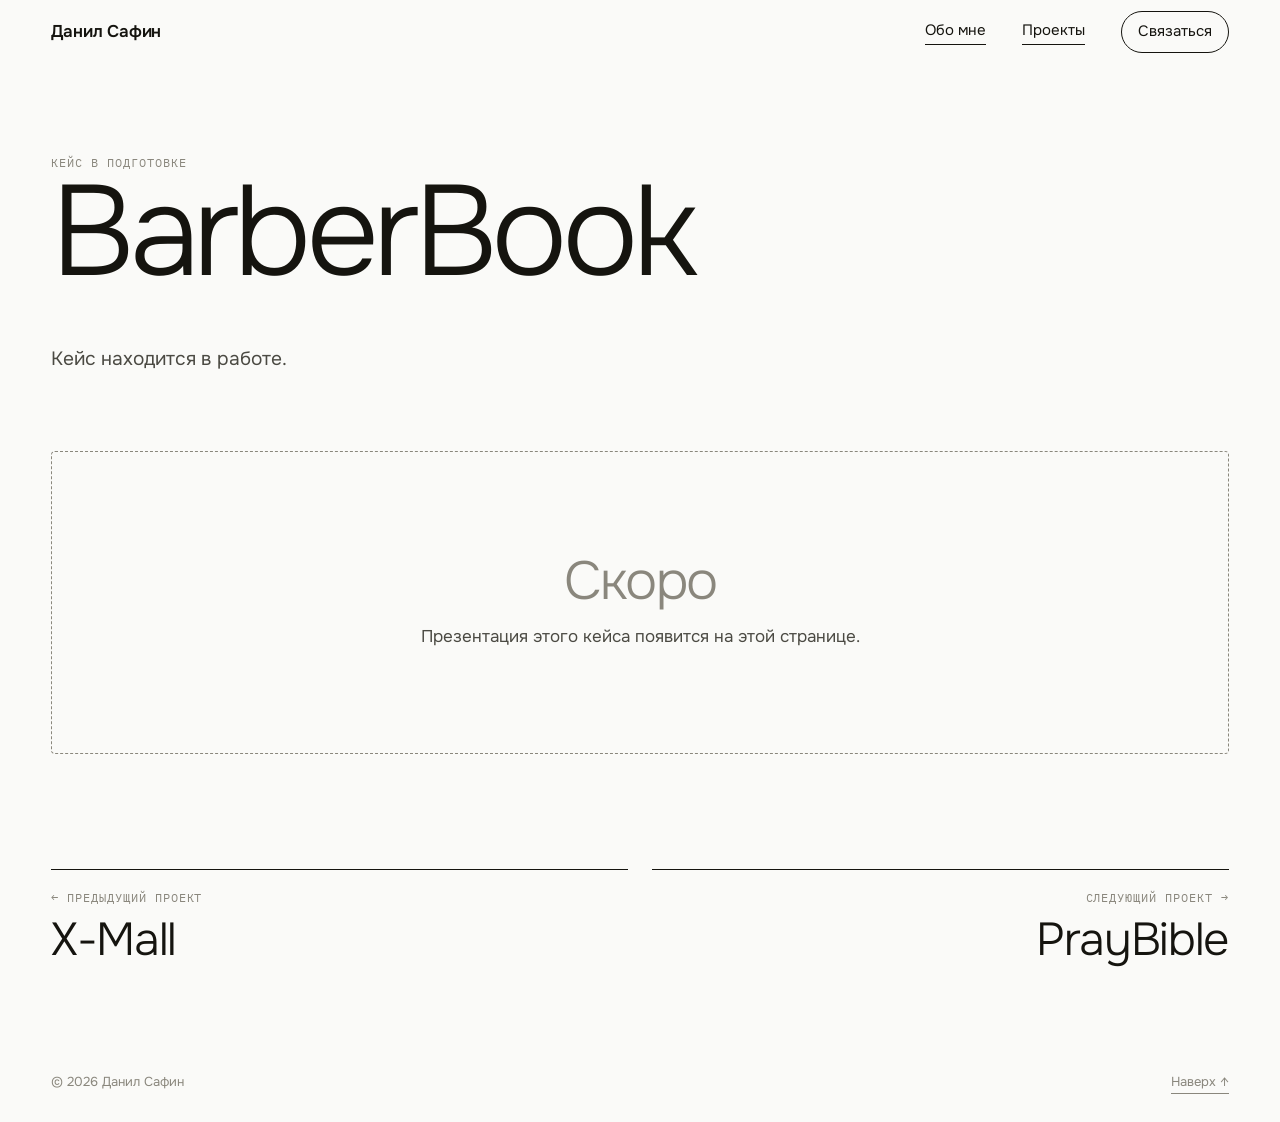
==== commit b5fb799c: "v6" ====
--- a/projects/barberbook/index.html
+++ b/projects/barberbook/index.html
@@ -4,7 +4,7 @@
   <meta charset="utf-8">
   <meta name="viewport" content="width=device-width, initial-scale=1">
   <title>Кейс — Данил Сафин</title>
-  <meta name="theme-color" content="#f3f1ec">
+  <meta name="theme-color" content="#fafaf8">
   <link rel="preconnect" href="https://fonts.googleapis.com">
   <link rel="preconnect" href="https://fonts.gstatic.com" crossorigin>
   <link href="https://fonts.googleapis.com/css2?family=IBM+Plex+Mono:wght@400&family=Onest:wght@300;400;500;600&family=Playfair+Display:wght@500;600&display=swap&subset=cyrillic" rel="stylesheet">
--- a/css/style.css
+++ b/css/style.css
@@ -5,12 +5,12 @@
    ============================================================ */
 
 :root {
-  --bg: #f3f1ec;
-  --bg-2: #ebe8e1;
+  --bg: #fafaf8;
+  --bg-2: #f0f0ed;
   --ink: #15140f;
   --ink-2: #4b4a43;
   --ink-3: #8a877d;
-  --line: #d7d3c8;
+  --line: #e2e1dc;
   --accent: #d8431f;
   --accent-ink: #ffffff;
 
@@ -128,7 +128,7 @@
 }
 .hero h1 em { font-style: normal; color: var(--accent); }
 /* Новый заголовок шире прежнего: на ноутбуках чуть уменьшаем кегль, чтобы строка не заходила на 3D-объект */
-@media (min-width: 1025px) { .hero h1 { font-size: clamp(2.35rem, 4.4vw, 5.3rem); } }
+@media (min-width: 1025px) { .hero h1 { font-size: clamp(2.2rem, 3.5vw, 4.6rem); max-width: 12.5em; } }
 .hero__sub { margin-top: clamp(20px, 3.5vh, 36px); max-width: 33rem; color: var(--ink-2); font-size: clamp(16px, 1.25vw, 19px); }
 .hero__row { margin-top: clamp(28px, 5vh, 48px); display: flex; align-items: center; gap: 28px; flex-wrap: wrap; }
 .hero__meta { display: flex; justify-content: space-between; border-top: 1px solid var(--line); padding-block: 14px; position: relative; z-index: 1; }
@@ -256,6 +256,7 @@
   .nav__logo { font-size: 15px; }
   /* смартфон: объект меньше и не заходит на текст */
   .hero__stage { width: min(76vw, 330px); margin: 4px auto 6px; }
+  .hero h1 { font-size: clamp(1.9rem, 8.2vw, 2.5rem); }
   .hero__meta { flex-direction: column; gap: 4px; }
   .skills { grid-template-columns: 1fr; }
   .card__media { aspect-ratio: 4 / 3.2; }
--- a/css/case.css
+++ b/css/case.css
@@ -1,196 +1,211 @@
 /* ============================================================
    СТРАНИЦА КЕЙСА — стили блоков (разметка: js/case-blocks.js)
-   Использует токены сайта из style.css. Цветовые оттенки блоков — ниже, в .case.
+   Все размеры берутся из токенов ниже. Новые значения «от балды» не добавляем:
+   нужен другой размер — меняем токен или берём ступень шкалы.
    ============================================================ */
 .case {
+  /* цвета: семантические оттенки блоков (остальное — токены сайта из style.css) */
   --tint-sun: #f4e2a6;
   --tint-mint: #bfe8c1;
   --tint-sky: #b4d3e6;
   --tint-ice: #dbe9f2;
   --card: #fff;
-  --r: 22px;
-  --gap: clamp(16px, 2vw, 24px);
-  --sec: clamp(72px, 9vw, 140px);
+
+  /* шкала отступов */
+  --sp-1: 4px; --sp-2: 8px; --sp-3: 12px; --sp-4: 16px; --sp-5: 24px; --sp-6: 32px; --sp-7: 48px;
+  --gap: clamp(16px, 2vw, 24px);              /* между соседними карточками */
+  --block: clamp(32px, 4vw, 56px);            /* между блоками внутри раздела */
+  --feat: clamp(72px, 9vw, 128px);            /* между экранами продукта внутри раздела */
+  --sec: clamp(88px, 10vw, 152px);            /* между разделами */
+
+  /* типографика */
+  --fs-body: clamp(16px, 1.15vw + 4px, 18px);
+  --fs-small: 14px;
+  --fs-label: 12px;
+  --fs-lead: clamp(17px, 1.4vw, 21px);
+  --fs-h2: clamp(2rem, 4.2vw, 3.9rem);        /* заголовок раздела */
+  --fs-h3: clamp(1.9rem, 3.1vw, 2.9rem);      /* заголовок экрана продукта (везде одинаковый) */
+  --lh-body: 1.55;
+  --measure: 36rem;                           /* ширина текстовой колонки */
+
+  /* формы */
+  --r: 22px; --r-sm: 14px;
+  --phone: 320px;
+
   padding-top: 64px;
-  overflow-x: clip;
-}
-:where(.case) :where(ol, ul) { margin: 0; padding: 0; list-style: none; }
+  overflow-x: clip;                           /* тень мокапа может выходить за сетку, но не даёт скролла */
+  font-size: var(--fs-body);
+  line-height: var(--lh-body);
+  overflow-wrap: break-word;
+  hyphens: manual;
+}
+:where(.case) :where(ol, ul) { padding: 0; list-style: none; }
+:where(.case) :where(h1, h2, h3, h4, h5, h6, p, ol, ul, dl, dd, figure) { margin: 0; }   /* h4 в сбросе style.css не было — отсюда лишние зазоры у подписей */
 .case img { display: block; max-width: 100%; height: auto; }
 .case p, .case li { text-wrap: pretty; }
+.case h1, .case h2, .case h3, .case h4 { text-wrap: balance; }
+.blk { min-width: 0; }
 
 /* ---------- Базовые мелкие элементы ---------- */
-.chip { display: inline-block; align-self: flex-start; font: 600 12px/1 var(--font); letter-spacing: .03em; text-transform: uppercase; padding: 8px 12px 7px; border-radius: 999px; background: var(--tint-ice); color: var(--ink); }
-.chip--sun { background: var(--tint-sun); }
-.chip--mint { background: var(--tint-mint); }
-.chip--sky { background: var(--tint-sky); }
-.chip--ice { background: var(--tint-ice); }
+.chip { display: inline-block; align-self: flex-start; font: 600 var(--fs-label)/1 var(--font); letter-spacing: .04em; text-transform: uppercase; padding: 8px 12px 7px; border-radius: 999px; background: var(--tint-ice); color: var(--ink); }
+.chip--sun { background: var(--tint-sun); } .chip--mint { background: var(--tint-mint); }
+.chip--sky { background: var(--tint-sky); } .chip--ice { background: var(--tint-ice); }
 .chip--accent { background: var(--accent); color: var(--accent-ink); }
-.plabel { font: 600 12px/1.3 var(--font); letter-spacing: .06em; text-transform: uppercase; color: var(--ink); }
-.note { color: var(--ink-2); font-size: 14px; line-height: 1.55; max-width: 44rem; }
-.bar { border-top: 1px solid var(--ink); padding-top: 14px; font-size: clamp(16px, 1.4vw, 19px); line-height: 1.5; max-width: 60rem; }
-.plist { display: grid; gap: 6px; padding-left: 22px; list-style: disc; }
+/* HypothesisBadge — единственная метка гипотезы */
+.hyp { display: inline-block; align-self: flex-start; font: 600 var(--fs-label)/1 var(--font); letter-spacing: .06em; text-transform: uppercase; color: var(--accent); border: 1px solid var(--accent); border-radius: 999px; padding: 7px 12px 6px; white-space: nowrap; }
+.plabel { font: 600 var(--fs-label)/1.3 var(--font); letter-spacing: .06em; text-transform: uppercase; color: var(--ink); }
+.bar--key { border: 0; background: var(--tint-sun); border-radius: var(--r); padding: var(--sp-5) clamp(20px, 2.4vw, 32px); font-weight: 500; font-size: clamp(18px, 1.7vw, 22px); max-width: none; }
+.note { color: var(--ink-2); font-size: var(--fs-small); line-height: 1.55; max-width: 44rem; }
+.bar { border-top: 1px solid var(--ink); padding-top: var(--sp-4); font-size: var(--fs-lead); line-height: 1.5; max-width: 48rem; }
+.plist { display: grid; gap: var(--sp-2); padding-left: 22px; list-style: disc; }
 .plist--ol { list-style: decimal; }
 .plist li::marker { color: var(--ink-3); }
-.pp { display: flex; flex-direction: column; gap: 10px; }
-.pp p { font-size: clamp(16px, 1.3vw, 18px); line-height: 1.55; }
-.pp .plist { font-size: clamp(16px, 1.3vw, 18px); }
-.pp .chip { margin-top: 6px; }
-.pp:first-child .chip { margin-top: 0; }
+/* .pp — один смысловой подраздел: метка/подпись + текст. Расстояние внутри — всегда --sp-2 */
+.pp { display: flex; flex-direction: column; align-items: flex-start; gap: var(--sp-2); }
+.pp > p, .pp > .plist { align-self: stretch; }
 
 /* ---------- Обложка ---------- */
-.cover { display: grid; grid-template-columns: minmax(0, 1.15fr) minmax(0, .85fr); gap: var(--gap); align-items: center; padding-block: clamp(32px, 6vw, 88px) clamp(40px, 6vw, 88px); }
+.cover { display: grid; grid-template-columns: minmax(0, 1.1fr) minmax(0, .9fr); column-gap: clamp(40px, 8vw, 128px); row-gap: var(--sp-6); align-items: center; padding-block: clamp(32px, 6vw, 88px) clamp(40px, 6vw, 88px); }
 .cover__eyebrow { margin-bottom: clamp(20px, 3vw, 40px); }
 .cover__brand { display: flex; align-items: center; gap: clamp(12px, 1.6vw, 22px); font-size: 0; line-height: 0; }
 .cover__icon { width: clamp(52px, 7vw, 104px); border-radius: 22%; }
-.cover__word { width: clamp(220px, 34vw, 480px); }
+.cover__word { width: clamp(200px, 32vw, 460px); }
 .cover__tag { margin-top: clamp(18px, 2.4vw, 32px); font-size: clamp(19px, 2vw, 28px); line-height: 1.35; font-weight: 300; max-width: 30rem; letter-spacing: -.01em; }
-.tiles { display: grid; grid-template-columns: repeat(4, minmax(0, 1fr)); gap: 12px; margin-top: clamp(28px, 4vw, 56px); }
+.tiles { display: grid; grid-template-columns: repeat(4, minmax(0, 1fr)); gap: var(--sp-3); margin-top: clamp(28px, 4vw, 56px); }
 .tile { border-top: 1px solid var(--ink); padding-top: 10px; }
 .tile dt { font: 11px/1.3 var(--mono); letter-spacing: .08em; text-transform: uppercase; color: var(--ink-3); }
 .tile dd { margin-top: 6px; font-size: clamp(15px, 1.2vw, 18px); line-height: 1.3; }
 .cover__result { margin-top: clamp(24px, 3vw, 40px); }
-.cover__media { justify-self: end; width: 100%; max-width: 560px; }
+.cover__media { justify-self: center; width: 100%; max-width: 400px; display: flex; justify-content: center; align-items: center; }
+.tile dd small { display: block; margin-top: 4px; font-size: 13px; line-height: 1.35; color: var(--ink-2); }
+.cover__phone { width: min(100%, 360px); height: auto; filter: drop-shadow(0 28px 32px rgba(20, 45, 90, .2)); }  /* тень — отдельный фильтр, в габариты не входит: телефон по центру */
 
 /* ---------- Раздел ---------- */
 .cs { padding-top: var(--sec); }
-.cs__bar { display: flex; justify-content: space-between; border-top: 1px solid var(--ink); padding-top: 14px; margin-bottom: clamp(20px, 3vw, 36px); }
-.cs__title { font-weight: 300; font-size: clamp(2rem, 4.6vw, 4.2rem); line-height: 1.04; letter-spacing: -.035em; text-wrap: balance; max-width: 18em; }
-.cs__title em, .bar em { font-style: normal; color: var(--accent); }
-.cs__title--sub { font-size: clamp(1.7rem, 3vw, 2.8rem); }
-.cs__lead { margin-top: clamp(16px, 2vw, 24px); max-width: 38rem; font-size: clamp(17px, 1.5vw, 21px); line-height: 1.5; color: var(--ink-2); }
-.cs__head .note { margin-top: 16px; }
-.cs__body { margin-top: clamp(28px, 4vw, 56px); display: grid; gap: clamp(28px, 4vw, 56px); }
+.cs__bar { display: flex; justify-content: flex-start; gap: var(--sp-3); border-bottom: 1px solid var(--ink); padding-bottom: 14px; margin-bottom: clamp(20px, 3vw, 36px); }
+.cs__title { font-weight: 300; font-size: var(--fs-h2); line-height: 1.05; letter-spacing: -.035em; max-width: 16em; }
+.cs__title em, .feat__title em, .bar em { font-style: normal; color: var(--accent); }
+.cs__lead { margin-top: var(--sp-5); max-width: 40rem; font-size: var(--fs-lead); line-height: 1.5; color: var(--ink-2); }
+.cs__head .note { margin-top: var(--sp-4); }
+.cs__body { margin-top: var(--block); display: grid; gap: var(--block); }
 .cs--inline .cs__body { margin-top: 0; }
-.blk { min-width: 0; }
+.blk--feature + .blk--feature { margin-top: calc(var(--feat) - var(--block)); }
 
 /* ---------- Карточки ---------- */
 .cards { display: grid; gap: var(--gap); }
 .cards.cols-2 { grid-template-columns: repeat(2, minmax(0, 1fr)); }
 .cards.cols-3 { grid-template-columns: repeat(3, minmax(0, 1fr)); }
 .cards.cols-4 { grid-template-columns: repeat(4, minmax(0, 1fr)); }
-.ccard { background: var(--card); border-radius: var(--r); padding: clamp(20px, 2.2vw, 32px); display: flex; flex-direction: column; gap: 12px; font-size: clamp(16px, 1.3vw, 18px); line-height: 1.55; }
-.ccard__k, .ccard__h { font: 600 12px/1.3 var(--font); letter-spacing: .06em; text-transform: uppercase; }
-.ccard__note { margin-top: auto; padding-top: 12px; color: var(--ink-3); font-size: 14px; }
-.ccard__id { display: flex; align-items: center; gap: 14px; }
-.ccard__id .ccard__h { font: 500 clamp(18px, 1.6vw, 22px)/1.2 var(--font); letter-spacing: -.01em; text-transform: none; }
+.ccard { background: var(--card); box-shadow: 0 0 0 1px var(--line); border-radius: var(--r); padding: clamp(20px, 2.2vw, 32px); display: flex; flex-direction: column; gap: var(--sp-5); }
+.ccard__note { margin-top: auto; color: var(--ink-3); font-size: var(--fs-small); }
+.ccard__id { display: flex; align-items: center; gap: var(--sp-4); }
+.ccard__name { font-weight: 500; font-size: clamp(18px, 1.6vw, 22px); line-height: 1.2; letter-spacing: -.01em; }
 .avatar { width: 64px; height: 64px; border-radius: 50%; flex: none; }
-/* гипотезы: общая сетка строк, чтобы блоки «Что проверить» стояли на одном уровне */
-.cards--hypothesis .ccard { display: grid; grid-template-rows: subgrid; grid-row: span 4; gap: 12px; align-content: start; }
-.cards--hypothesis { grid-template-rows: auto 1fr auto auto; }
-.cards--hypothesis .ccard > .chip { margin-bottom: 0; }
-.cards--hypothesis .ccard > .chip + p { margin-top: -4px; }
-.cards--hypothesis .ccard > * { align-self: start; }
-.cards--hypothesis .ccard > .chip { justify-self: start; }
-
-/* ---------- Баннер ---------- */
-.banner { background: var(--ink); color: #fff; border-radius: var(--r); display: grid; grid-template-columns: minmax(0, 1.2fr) minmax(0, .8fr); gap: var(--gap); align-items: center; overflow: hidden; padding: clamp(24px, 3.4vw, 56px); }
-.banner__k { font: 11px/1.3 var(--mono); letter-spacing: .08em; text-transform: uppercase; color: #b9b6aa; }
-.banner__t { margin-top: 14px; font-weight: 300; font-size: clamp(1.4rem, 2.6vw, 2.5rem); line-height: 1.15; letter-spacing: -.025em; text-wrap: balance; }
-.banner__p { margin-top: 18px; color: #d9d6cb; font-size: clamp(15px, 1.2vw, 17px); max-width: 34rem; }
-.banner__img { justify-self: end; width: 100%; max-width: 420px; border-radius: 14px; }
+/* гипотезы: строки общие у всех карточек (subgrid) — «Что проверить» стоит на одном уровне */
+.cards--hypothesis { grid-template-rows: auto auto; }
+.cards--hypothesis .ccard { display: grid; grid-template-rows: subgrid; grid-row: span 2; row-gap: var(--sp-5); }
+
+/* ---------- Баннер «Ниша» ---------- */
+.banner { background: linear-gradient(115deg, #0a2760 0%, #1d519a 55%, #3a88d4 100%); color: #fff; border-radius: var(--r); display: grid; grid-template-columns: minmax(0, 1fr) auto; gap: var(--gap); align-items: end; padding: clamp(24px, 3.4vw, 56px); }
+.banner__text { max-width: 44rem; }
+.banner__k { color: #c9d8ee; }
+.banner__t { margin-top: var(--sp-4); font-weight: 300; font-size: clamp(1.35rem, 2.4vw, 2.2rem); line-height: 1.18; letter-spacing: -.025em; text-wrap: balance; }
+.banner__p { margin-top: var(--sp-4); color: #e4ecf8; font-size: var(--fs-body); max-width: 34rem; }
+.banner__img { width: clamp(120px, 15vw, 200px); border-radius: var(--r-sm); }   /* второстепенный акцент */
 
 /* ---------- Метод + диаграмма ---------- */
 .method { display: grid; grid-template-columns: minmax(0, .9fr) minmax(0, 1.1fr); gap: clamp(24px, 4vw, 64px); align-items: start; }
-.method__l, .method__r { display: flex; flex-direction: column; gap: 14px; }
-.method__l p { font-size: clamp(16px, 1.3vw, 18px); line-height: 1.55; }
+.method__l, .method__r { display: flex; flex-direction: column; gap: var(--sp-4); }
+.method__l p:not(.note) { max-width: var(--measure); }
 .dn { margin: 0; }
 .dn__svg { width: 100%; height: auto; display: block; overflow: visible; }
 .dn__lead { stroke: var(--ink); stroke-width: 1; }
 .dn__dot { fill: var(--ink); }
 .dn__txt { font: 400 17px var(--font); fill: var(--ink); }
 .dn__pct { font-weight: 600; }
-.dn__legend { display: none; gap: 8px; margin-top: 12px; font-size: 15px; }
-.dn__legend li { display: flex; align-items: center; gap: 10px; }
-.dn__legend i { width: 14px; height: 14px; border-radius: 3px; flex: none; }
+.dn__ring { display: none; width: min(100%, 260px); height: auto; margin: 0 auto; }
+.dn__legend { display: none; gap: var(--sp-2); margin-top: var(--sp-3); font-size: 15px; }
+.dn__legend li { display: flex; align-items: flex-start; gap: 10px; }
+.dn__legend i { width: 14px; height: 14px; border-radius: 3px; flex: none; margin-top: 4px; }
+.dn__legend b { margin-right: -4px; }
 
 /* ---------- Таблица сравнения ---------- */
-.cmp { width: 100%; border-collapse: collapse; background: var(--card); border-radius: var(--r); overflow: hidden; font-size: clamp(14px, 1.1vw, 16px); line-height: 1.45; }
-.cmp th, .cmp td { text-align: left; vertical-align: top; padding: 16px 18px; border-top: 1px solid var(--line); }
-.cmp thead th, .cmp thead td { border-top: 0; font: 600 12px/1.3 var(--font); letter-spacing: .06em; text-transform: uppercase; background: var(--tint-ice); }
+.cmp { box-shadow: 0 0 0 1px var(--line); width: 100%; border-collapse: collapse; background: var(--card); border-radius: var(--r); overflow: hidden; font-size: clamp(14px, 1.1vw, 16px); line-height: 1.45; }
+.cmp th, .cmp td { text-align: left; vertical-align: top; padding: var(--sp-4) 18px; border-top: 1px solid var(--line); }
+.cmp thead th, .cmp thead td { border-top: 0; font: 600 var(--fs-label)/1.3 var(--font); letter-spacing: .06em; text-transform: uppercase; background: var(--tint-ice); }
 .cmp tbody th { font-weight: 600; width: 16%; }
 .cmp tbody tr:first-child > * { border-top: 0; }
 
-/* ---------- Путь пользователя ---------- */
-.journey { display: grid; grid-template-columns: minmax(0, 1fr) minmax(0, 1fr); gap: clamp(24px, 4vw, 64px); background: var(--card); border-radius: var(--r); padding: clamp(20px, 3vw, 40px); }
-.journey__h { font: 600 12px/1.3 var(--font); letter-spacing: .06em; text-transform: uppercase; margin-bottom: 16px; }
-.jc { position: relative; aspect-ratio: 600 / 220; }
-.jc__line { position: absolute; inset: 0; width: 100%; height: 100%; overflow: visible; }
-.jc__line path { stroke: var(--ink); stroke-width: 1.5; }
-.jc__pt { position: absolute; transform: translate(-50%, -50%); width: 0; height: 0; }
-.jc__emoji { max-width: none; position: absolute; left: 50%; bottom: 10px; width: clamp(28px, 4vw, 44px); transform: translateX(-50%); }
-.jc__dot { position: absolute; left: -4px; top: -4px; width: 8px; height: 8px; border-radius: 50%; background: var(--accent); }
-.jc__lab { position: absolute; left: 50%; top: 12px; transform: translateX(-50%); font-size: clamp(11px, 1vw, 13px); line-height: 1.25; text-align: center; width: 9em; color: var(--ink-2); }
-.steps { list-style: none; display: grid; grid-template-columns: repeat(3, minmax(0, 1fr)); gap: 14px 22px; position: relative; }
-.step { position: relative; background: var(--tint-ice); border-radius: 14px; padding: 14px 16px; display: flex; flex-direction: column; gap: 6px; font-size: 14px; line-height: 1.45; }
-.step--sun { background: var(--tint-sun); } .step--mint { background: var(--tint-mint); } .step--sky { background: var(--tint-sky); }
-.step__arr { position: absolute; right: -17px; top: 50%; width: 12px; height: 1px; background: var(--ink); }
-.step__arr::after { content: ""; position: absolute; right: 0; top: -3px; width: 6px; height: 6px; border-top: 1px solid var(--ink); border-right: 1px solid var(--ink); transform: rotate(45deg); }
-.steps__turn { grid-column: 1 / -1; height: 28px; margin-block: -6px; }
-.steps__turn svg { width: 100%; height: 100%; overflow: visible; }
-.steps__turn path { stroke: var(--ink); stroke-width: 1; }
-.journey__r .note { margin-top: 18px; }
+/* ---------- Путь пользователя (JourneyStep) ---------- */
+.journey { background: var(--card); box-shadow: 0 0 0 1px var(--line); border-radius: var(--r); padding: clamp(20px, 3vw, 40px); display: grid; gap: var(--sp-5); }
+.jr { position: relative; height: var(--jh); }
+.jr__line { position: absolute; inset: 0; width: 100%; height: 100%; overflow: visible; }
+.jr__line path { stroke: var(--ink); stroke-width: 1.5; }
+.jr__pt { position: absolute; width: 0; height: 0; }
+.case .jr__emoji { position: absolute; left: 0; top: 0; max-width: none; width: 44px; transform: translate(-50%, -50%); background: var(--card); border-radius: 50%; box-shadow: 0 0 0 6px var(--card); }
+.jv { display: none; position: absolute; inset: 0; pointer-events: none; overflow: visible; z-index: 0; }
+.jv path { fill: none; stroke: var(--ink); stroke-width: 1.5; }
+.jsteps { position: relative; display: grid; grid-template-columns: repeat(var(--n), minmax(0, 1fr)); gap: 10px; }
+.jstep { background: var(--tint-ice); border-radius: var(--r-sm); padding: var(--sp-4); display: flex; flex-direction: column; gap: var(--sp-2); font-size: var(--fs-small); line-height: 1.45; }
+.jstep--sun { background: var(--tint-sun); } .jstep--mint { background: var(--tint-mint); }
+.case .jstep__emoji { display: none; }
 
 /* ---------- Инсайты ---------- */
-.ins { list-style: none; border-bottom: 1px solid var(--ink); }
-.ins__row { display: grid; grid-template-columns: 4rem minmax(0, 1.1fr) minmax(0, 1fr) minmax(0, 1fr); gap: 8px clamp(16px, 2.4vw, 36px); padding-block: clamp(18px, 2.2vw, 28px); border-top: 1px solid var(--ink); }
-.ins__n { font: 300 clamp(1.4rem, 2vw, 2rem)/1 var(--font); color: var(--accent); }
-.ins__t { font-weight: 400; font-size: clamp(1.15rem, 1.7vw, 1.6rem); line-height: 1.2; letter-spacing: -.02em; text-wrap: balance; }
-.ins__c { display: grid; gap: 6px; align-content: start; font-size: 15px; line-height: 1.5; color: var(--ink-2); }
-
-/* ---------- Айдентика ---------- */
-.pal { display: grid; gap: var(--gap); grid-template-columns: repeat(6, minmax(0, 1fr)); }
-.pal__main { grid-column: 1 / -1; display: grid; grid-template-columns: 2fr 1fr 1fr 1fr; gap: var(--gap); }
-.pal__aux { grid-column: 1 / -1; display: grid; grid-template-columns: repeat(3, minmax(0, 1fr)); gap: var(--gap); }
-.pal__fonts { grid-column: 1 / -1; display: grid; grid-template-columns: repeat(2, minmax(0, 1fr)); gap: var(--gap); }
-.sw { border-radius: var(--r); padding: 18px 20px; min-height: 140px; display: flex; flex-direction: column; justify-content: flex-end; gap: 4px; box-shadow: inset 0 0 0 1px rgba(0,0,0,.1); }
-.sw--l { min-height: 220px; }
-.sw--aux { min-height: 110px; }
+.ins { border-bottom: 1px solid var(--ink); }
+.ins__row { display: grid; grid-template-columns: 4rem minmax(0, 1.1fr) minmax(0, 1fr) minmax(0, 1fr); gap: var(--sp-3) clamp(16px, 2.4vw, 36px); padding-block: clamp(18px, 2.2vw, 28px); border-top: 1px solid var(--ink); }
+.ins__n { font: 600 var(--fs-small)/1.6 var(--font); color: var(--accent); }
+.ins__t { font-weight: 600; font-size: clamp(14px, 1.1vw, 16px); line-height: 1.5; letter-spacing: 0; }
+.ins__c { display: grid; gap: var(--sp-2); align-content: start; font-size: clamp(14px, 1.1vw, 16px); line-height: 1.5; color: var(--ink-2); }
+
+/* ---------- Айдентика: палитра + TypographySpecimen ---------- */
+.pal { display: grid; gap: var(--gap); }
+.pal__main { display: grid; grid-template-columns: 2fr 2fr 1fr 1fr; gap: var(--gap); }
+.pal__aux { display: grid; grid-template-columns: repeat(3, minmax(0, 1fr)); gap: var(--gap); }
+.pal__fonts { display: grid; grid-template-columns: repeat(3, minmax(0, 1fr)); gap: var(--gap); }
+.sw { border-radius: var(--r); padding: 18px 20px; min-height: 140px; display: flex; flex-direction: column; justify-content: flex-end; gap: var(--sp-1); box-shadow: inset 0 0 0 1px rgba(0,0,0,.1); }
+.sw--l { min-height: 200px; }
+.sw--aux { min-height: 104px; }
 .sw__hex { font: 500 15px/1.2 var(--mono); }
 .sw__d { font-size: 13px; line-height: 1.35; opacity: .85; }
-.spec { background: var(--card); border-radius: var(--r); padding: clamp(18px, 2.2vw, 28px); display: grid; gap: 6px; }
+.spec { background: var(--card); box-shadow: 0 0 0 1px var(--line); border-radius: var(--r); padding: var(--sp-5); display: grid; gap: var(--sp-1); align-content: start; }
 .spec__r { font: 11px/1.3 var(--mono); letter-spacing: .08em; text-transform: uppercase; color: var(--ink-3); }
-.spec__n { font-weight: 600; font-size: 18px; }
-.spec__s { font-size: clamp(1.4rem, 2.4vw, 2.2rem); line-height: 1.15; margin-top: 6px; overflow-wrap: anywhere; }
-
-/* ---------- User flow ---------- */
-.flow { display: flex; flex-direction: column; align-items: center; max-width: 720px; margin-inline: auto; }
-.fn { border-radius: 14px; padding: 12px 20px; text-align: center; font-size: clamp(14px, 1.2vw, 16px); line-height: 1.3; min-width: min(240px, 100%); max-width: 100%; }
+.spec__n { font-weight: 600; font-size: 17px; white-space: nowrap; }
+.spec__s { margin-top: var(--sp-3); padding-top: var(--sp-3); border-top: 1px solid var(--line); font-size: clamp(1.05rem, 1.5vw, 1.35rem); line-height: 1.25; overflow-wrap: anywhere; }
+
+/* ---------- User flow (UserFlowDiagram / FlowNode) ---------- */
+/* Одна колонка; все стрелки — один и тот же SVG (.fa, 1px, --ink) между двумя узлами. */
+.flow { display: flex; flex-direction: column; max-width: 560px; margin-inline: auto; }
+.fa { display: block; flex: none; align-self: center; color: var(--ink); }
+.fn { min-height: 48px; border-radius: var(--r-sm); padding: 10px var(--sp-4); display: flex; flex-direction: column; align-items: center; justify-content: center; text-align: center; font-size: 15px; line-height: 1.3; min-width: 0; }
+.fn b { font-weight: 500; }
+.fn small { font-size: 13px; opacity: .75; }
 .fn--sky { background: var(--tint-sky); } .fn--sun { background: var(--tint-sun); }
 .fn--white { background: var(--card); box-shadow: inset 0 0 0 1px var(--line); }
 .fn--key { background: var(--ink); color: #fff; }
-.fa { width: 1px; height: 22px; background: var(--ink); position: relative; margin-block: 2px; flex: none; }
-.fa::after { content: ""; position: absolute; left: -3px; bottom: 0; width: 6px; height: 6px; border-right: 1px solid var(--ink); border-bottom: 1px solid var(--ink); transform: rotate(45deg) translate(-1px, -1px); }
-.fconn, .fstub { width: 100%; max-width: 688px; height: auto; flex: none; }
-.fconn path, .fstub path { stroke: var(--ink); stroke-width: 1; }
-.fauth { display: grid; grid-template-columns: 1fr 1fr; gap: 20px; width: 100%; max-width: 688px; }
-.fauth__c { display: flex; flex-direction: column; align-items: center; gap: 10px; }
-.fauth__c .fn { width: 100%; }
-.fline { width: 1px; height: 22px; background: var(--ink); }
-.fbranch { display: grid; grid-template-columns: 1fr 1fr; gap: 24px; width: 100%; margin-top: 4px; align-items: start; }
-.fm { display: flex; align-items: center; gap: 6px; justify-content: flex-end; }
-.fmenu { display: grid; gap: 8px; margin-top: 12px; }
-.fbranch__key { display: grid; gap: 12px; }
-.fkey { display: flex; align-items: center; gap: 6px; }
-.fkey .fstub { width: 28px; }
-.fm .fstub { width: 36px; max-width: 36px; }
-.fkey .fn { flex: 1; }
-.legend { list-style: none; display: flex; flex-wrap: wrap; gap: 10px 24px; margin-top: 28px; font-size: 14px; color: var(--ink-2); justify-content: center; }
-.legend li { display: flex; align-items: center; gap: 8px; }
+.frow, .fgrid { display: grid; grid-template-columns: repeat(2, minmax(0, 1fr)); gap: var(--sp-3); }
+.fcell { display: flex; flex-direction: column; min-width: 0; }
+.fgrid .fn--wide { grid-column: 1 / -1; }
+.fnote { margin: 0 0 var(--sp-3); text-align: center; font-size: var(--fs-small); color: var(--ink-2); }
+.fn--list { padding: var(--sp-3) var(--sp-4); font-size: var(--fs-small); }
+.fn--list ul { display: grid; gap: var(--sp-1); }
+.legend { display: flex; flex-wrap: wrap; gap: var(--sp-2) var(--sp-5); margin-top: var(--sp-5); font-size: var(--fs-small); color: var(--ink-2); justify-content: center; }
+.legend li { display: flex; align-items: center; gap: var(--sp-2); }
 .lg { width: 16px; height: 16px; border-radius: 5px; background: var(--tint-ice); }
-.lg--sky { background: var(--tint-sky); } .lg--sun { background: var(--tint-sun); } .lg--mint { background: var(--tint-mint); } .lg--key { background: var(--ink); } .lg--white { background: #fff; box-shadow: inset 0 0 0 1px var(--line); }
-
-/* ---------- Текст + телефон/видео ---------- */
-.feat { display: grid; grid-template-columns: minmax(0, 1fr) minmax(0, 1fr); gap: clamp(24px, 5vw, 80px); align-items: center; }
+.lg--sky { background: var(--tint-sky); } .lg--sun { background: var(--tint-sun); } .lg--mint { background: var(--tint-mint); } .lg--key { background: var(--ink); }
+.lg--white { background: var(--card); box-shadow: inset 0 0 0 1px var(--line); }
+
+/* ---------- ProductScreenSection: текст + экран ---------- */
+.feat { display: grid; grid-template-columns: minmax(0, 1fr) minmax(0, 1fr); gap: clamp(32px, 6vw, 96px); align-items: center; }
 .feat--left .feat__media { order: -1; }
-.feat--start { align-items: start; }
-.feat__text { display: flex; flex-direction: column; gap: clamp(16px, 2vw, 24px); max-width: 38rem; }
-.feat--left .feat__text { justify-self: start; }
-.feat__parts { display: grid; gap: 20px; }
-.ftitle { display: flex; flex-direction: column; gap: 14px; align-items: flex-start; }
+.feat--co { grid-template-columns: minmax(0, .85fr) minmax(0, 1.15fr); }
+.feat__text { display: flex; flex-direction: column; gap: var(--sp-5); max-width: var(--measure); }
+.feat__text .cs__bar { margin-bottom: 0; }
+.feat__title { font-weight: 300; font-size: var(--fs-h3); line-height: 1.06; letter-spacing: -.03em; }
+.feat__title + .hyp { margin-top: calc(var(--sp-2) * -1); }
+.feat__parts { display: grid; gap: var(--sp-5); }
+.feat__parts p, .feat__parts .plist { font-size: var(--fs-body); }
 .feat__media { min-width: 0; display: flex; justify-content: center; }
-.feat--right .feat__media { justify-content: flex-end; }
-.feat--co { grid-template-columns: minmax(0, .85fr) minmax(0, 1.15fr); }
-.phone { margin: 0; width: min(100%, 340px); }
+.phone { margin: 0; width: min(100%, var(--phone)); }
 .phone__img { width: 100%; }
 .co { width: 100%; container-type: inline-size; }
 .co__stage { position: relative; width: 100%; }
@@ -198,11 +213,9 @@
 .co__lines { position: absolute; inset: 0; width: 100%; height: 100%; overflow: visible; }
 .co__lines path { stroke: var(--ink); stroke-width: 1; stroke-linecap: round; stroke-linejoin: round; }
 .co__dot { fill: var(--ink); }
-.co__chip { position: absolute; display: flex; align-items: center; background: #fff; border-radius: 10px; padding-inline: 1.4cqw; font-size: 2.55cqw; line-height: 1.2; white-space: nowrap; box-shadow: 0 1px 0 rgba(0,0,0,.04); }
-.co__list { display: none; gap: 8px; margin-top: 16px; padding-left: 18px; list-style: disc; font-size: 15px; }
-
-/* видео-слот */
-.vslot { margin: 0; width: min(100%, 328px); border-radius: 28px; overflow: hidden; background: #d9d8d6; position: relative; }
+.co__chip { position: absolute; display: flex; align-items: center; background: #fff; border-radius: 10px; padding-inline: 1.4cqw; font-size: 2.55cqw; line-height: 1.2; white-space: nowrap; }
+.co__list { display: none; gap: var(--sp-2); margin-top: var(--sp-4); padding-left: 18px; list-style: disc; font-size: 15px; }
+.vslot { margin: 0; width: min(100%, var(--phone)); border-radius: 28px; overflow: hidden; background: #d9d8d6; position: relative; }
 .vslot video { width: 100%; height: 100%; object-fit: cover; display: block; background: #000; }
 .vslot__ph { position: absolute; inset: 0; display: grid; place-items: center; }
 .vslot__ph svg { width: 56px; height: 56px; opacity: .5; }
@@ -210,50 +223,45 @@
 .vslot__ph path { fill: var(--ink); }
 
 /* ---------- Таймлайн ---------- */
-.tl { list-style: none; display: flex; gap: 8px; }
-.tl__i { flex: 1 1 0; min-width: 0; background: var(--tint-ice); border-radius: 14px; padding: 16px 18px; display: grid; gap: 6px; align-content: start; font-size: 15px; line-height: 1.4; }
-.tl__i--sun { background: var(--tint-sun); } .tl__i--mint { background: var(--tint-mint); } .tl__i--sky { background: var(--tint-sky); } .tl__i--accent { background: var(--accent); color: #fff; } .tl__i--accent .plabel { color: #fff; }
-
-/* ---------- Подвал страницы кейса ---------- */
-.case-end { padding-top: var(--sec); }
-.case-end__top { display: flex; flex-wrap: wrap; gap: 12px; margin-bottom: clamp(28px, 4vw, 56px); }
+.tl { display: flex; gap: var(--sp-2); }
+.tl__i { flex: 1 1 0; min-width: 0; background: var(--tint-ice); border-radius: var(--r-sm); padding: var(--sp-4) 18px; display: grid; gap: var(--sp-2); align-content: start; font-size: 15px; line-height: 1.4; }
+.tl__i--sun { background: var(--tint-sun); } .tl__i--mint { background: var(--tint-mint); }
 
 /* ============================================================
-   Адаптив
+   Адаптив: 1100 / 960 / 900 / 720 / 420
    ============================================================ */
 @media (max-width: 1100px) {
   .ins__row { grid-template-columns: 3rem minmax(0, 1fr) minmax(0, 1fr); }
   .ins__t { grid-column: 2 / -1; }
-  .ins__n { grid-row: 1; }
   .ins__c:nth-of-type(1) { grid-column: 2; }
   .tiles { grid-template-columns: repeat(2, minmax(0, 1fr)); }
 }
+@media (max-width: 1000px) {
+  .jsteps { grid-template-columns: repeat(2, minmax(0, 1fr)); }
+}
 @media (max-width: 900px) {
-  .cover, .method, .journey, .feat, .feat--co, .banner { grid-template-columns: minmax(0, 1fr); }
-  .cover__media { justify-self: center; max-width: 420px; order: 2; }
+  .cover, .method, .feat, .feat--co, .banner { grid-template-columns: minmax(0, 1fr); }
+  .cover__media { max-width: none; }
+  .cover__media { justify-self: stretch; }
+  .cover__phone { width: min(80vw, 340px); margin-inline: auto; }
   .feat--left .feat__media { order: 0; }
-  .feat__media, .feat--right .feat__media { justify-content: center; }
   .feat__text { max-width: none; }
-  .cards.cols-3, .cards.cols-4 { grid-template-columns: minmax(0, 1fr); }
+  .cards.cols-3, .cards.cols-4, .cards.cols-2 { grid-template-columns: minmax(0, 1fr); }
+  .cards--hypothesis { grid-template-rows: none; }
   .cards--hypothesis .ccard { display: flex; grid-row: auto; }
-  .cards--hypothesis { grid-template-rows: none; }
-  .cards.cols-2 { grid-template-columns: minmax(0, 1fr); }
-  .banner__img { justify-self: start; max-width: 320px; }
+  .banner__img { justify-self: start; width: 120px; }
   .pal__main { grid-template-columns: repeat(2, minmax(0, 1fr)); }
-  .pal__main .sw--l { grid-column: 1 / -1; min-height: 160px; }
-  .pal__aux { grid-template-columns: minmax(0, 1fr); }
-  .pal__fonts { grid-template-columns: minmax(0, 1fr); }
-  .co__stage, .co__lines, .co__chip { display: none; }
-  .co { display: flex; flex-direction: column; align-items: center; }
-  .co__phone { position: static; width: min(100%, 320px) !important; }
-  .co__stage { display: block; aspect-ratio: auto !important; }
-  .co__stage .co__phone { display: block; }
-  .co__list { display: grid; align-self: stretch; }
+  .pal__main .sw--l { grid-column: 1 / -1; min-height: 150px; }
+  .pal__aux, .pal__fonts { grid-template-columns: minmax(0, 1fr); }
+  .co__lines, .co__chip { display: none; }
+  .co__stage { aspect-ratio: auto !important; }
+  .co__phone { position: static; width: min(100%, var(--phone)) !important; margin-inline: auto; }
+  .co__list { display: grid; }
   .dn__svg { display: none; }
+  .dn__ring { display: block; }
   .dn__legend { display: grid; }
   .tl { flex-direction: column; }
   .tl__i { flex: none !important; }
-  .case-end { padding-top: var(--sec); }
 }
 @media (max-width: 720px) {
   .cmp thead { position: absolute; width: 1px; height: 1px; overflow: hidden; clip: rect(0 0 0 0); }
@@ -263,22 +271,15 @@
   .cmp tbody tr:not(:first-child) th { border-top: 1px solid var(--ink); }
   .cmp td { padding-block: 10px; border-top: 0; }
   .cmp td::before { content: attr(data-label); display: block; font: 600 11px/1.3 var(--font); letter-spacing: .06em; text-transform: uppercase; color: var(--ink-3); margin-bottom: 3px; }
-  .steps { grid-template-columns: minmax(0, 1fr); }
-  .step__arr, .steps__turn { display: none; }
+  .jsteps { grid-template-columns: minmax(0, 1fr); }
+  .jr { display: none; }
+  .jsteps { padding-left: 64px; gap: var(--sp-3); }
+  .jstep { position: relative; z-index: 1; }
+  .case .jstep__emoji { display: block; position: absolute; z-index: 2; width: 34px; left: calc(-60px + (1 - var(--lv)) * 22px); top: 50%; transform: translateY(-50%); background: var(--card); border-radius: 50%; box-shadow: 0 0 0 4px var(--card); }
   .ins__row { grid-template-columns: 2.4rem minmax(0, 1fr); }
-  .ins__t, .ins__c:nth-of-type(1), .ins__c { grid-column: 2; }
-  .jc__lab { width: 6.5em; font-size: 10.5px; }
-  .fauth, .fbranch { grid-template-columns: minmax(0, 1fr); }
-  .fm { justify-content: center; }
-  .fconn { display: none; }
-  .fauth { margin-top: 12px; }
-  .tiles { gap: 14px 12px; }
+  .ins__t, .ins__c { grid-column: 2; }
+  .tiles { gap: var(--sp-4) var(--sp-3); }
+  .legend { display: grid; grid-template-columns: 1fr 1fr; justify-content: stretch; }
   .cover__word { width: min(70vw, 300px); }
 }
-@media (max-width: 420px) {
-  .jc__emoji { width: 24px; }
-  .jc__lab { font-size: 9.5px; }
-}
-@media (prefers-reduced-motion: reduce) {
-  .case * { scroll-behavior: auto !important; }
-}
+@media (prefers-reduced-motion: reduce) { .case * { scroll-behavior: auto !important; } }
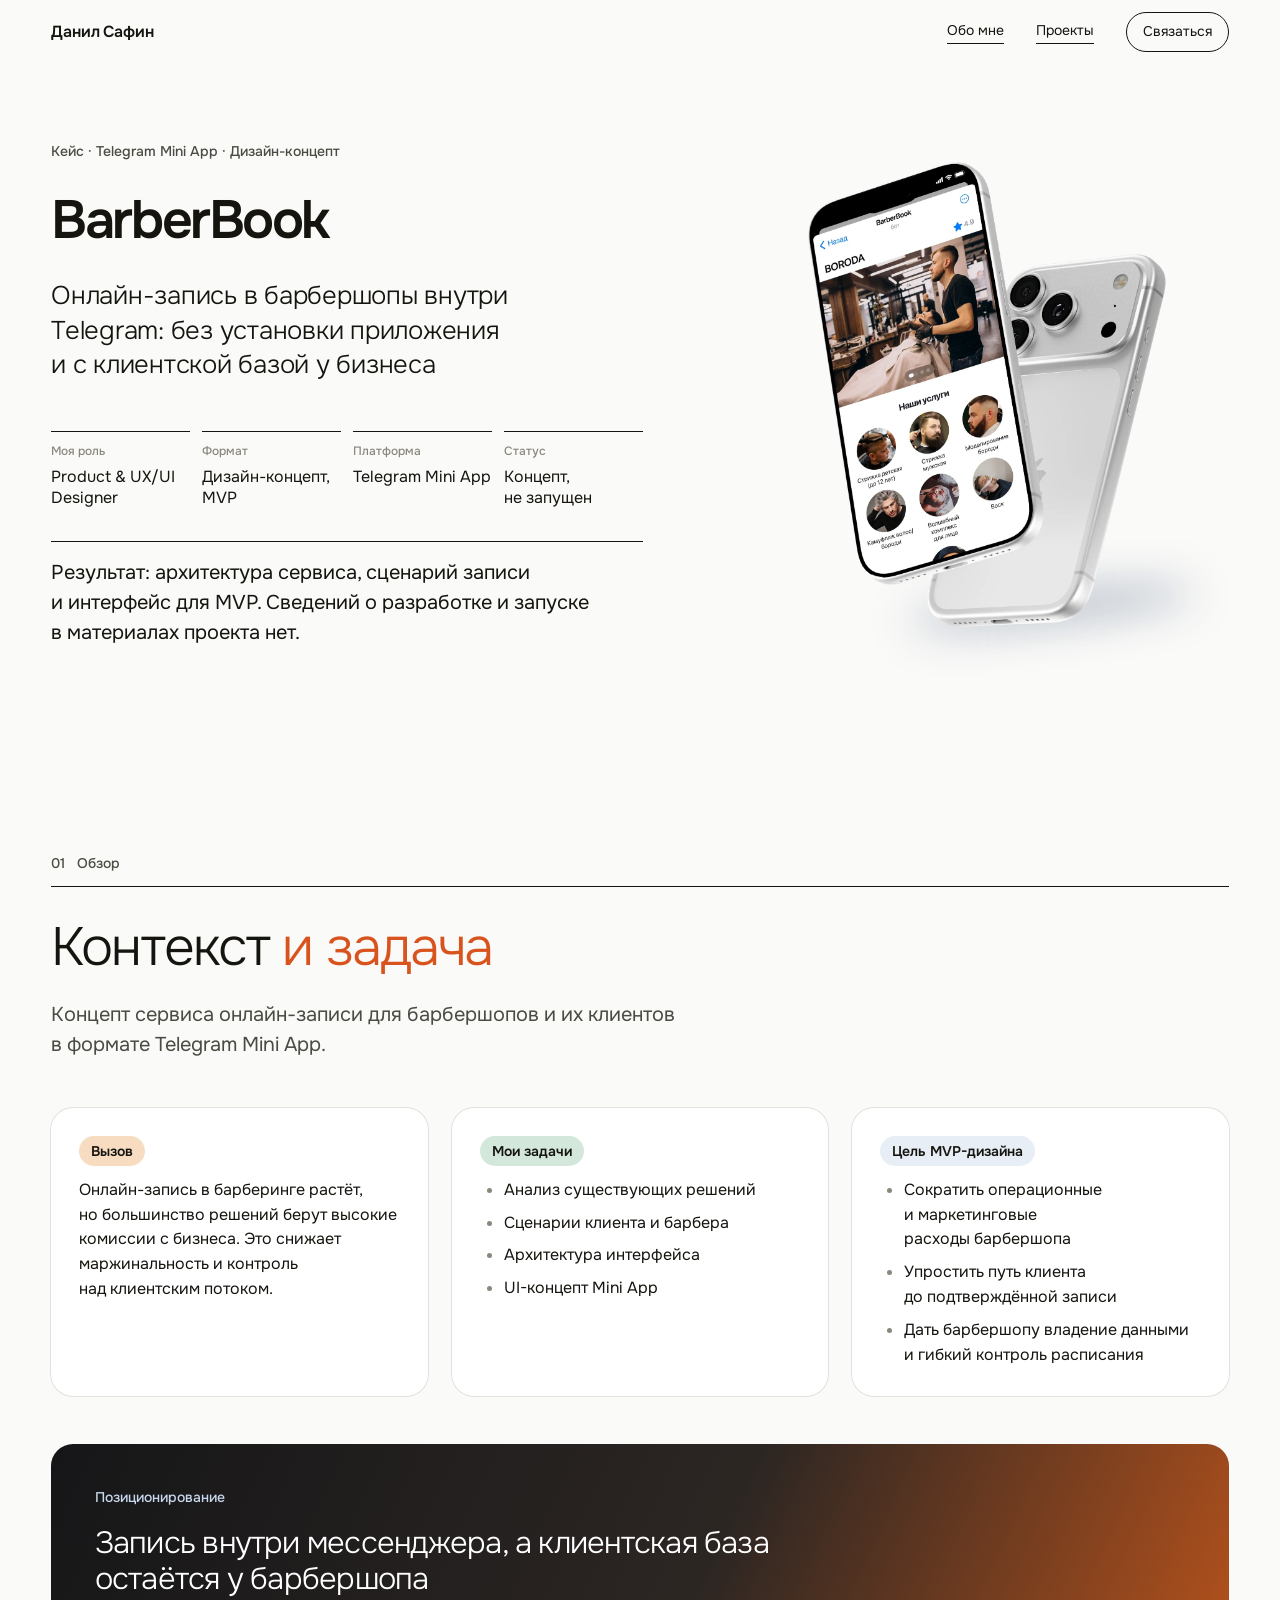
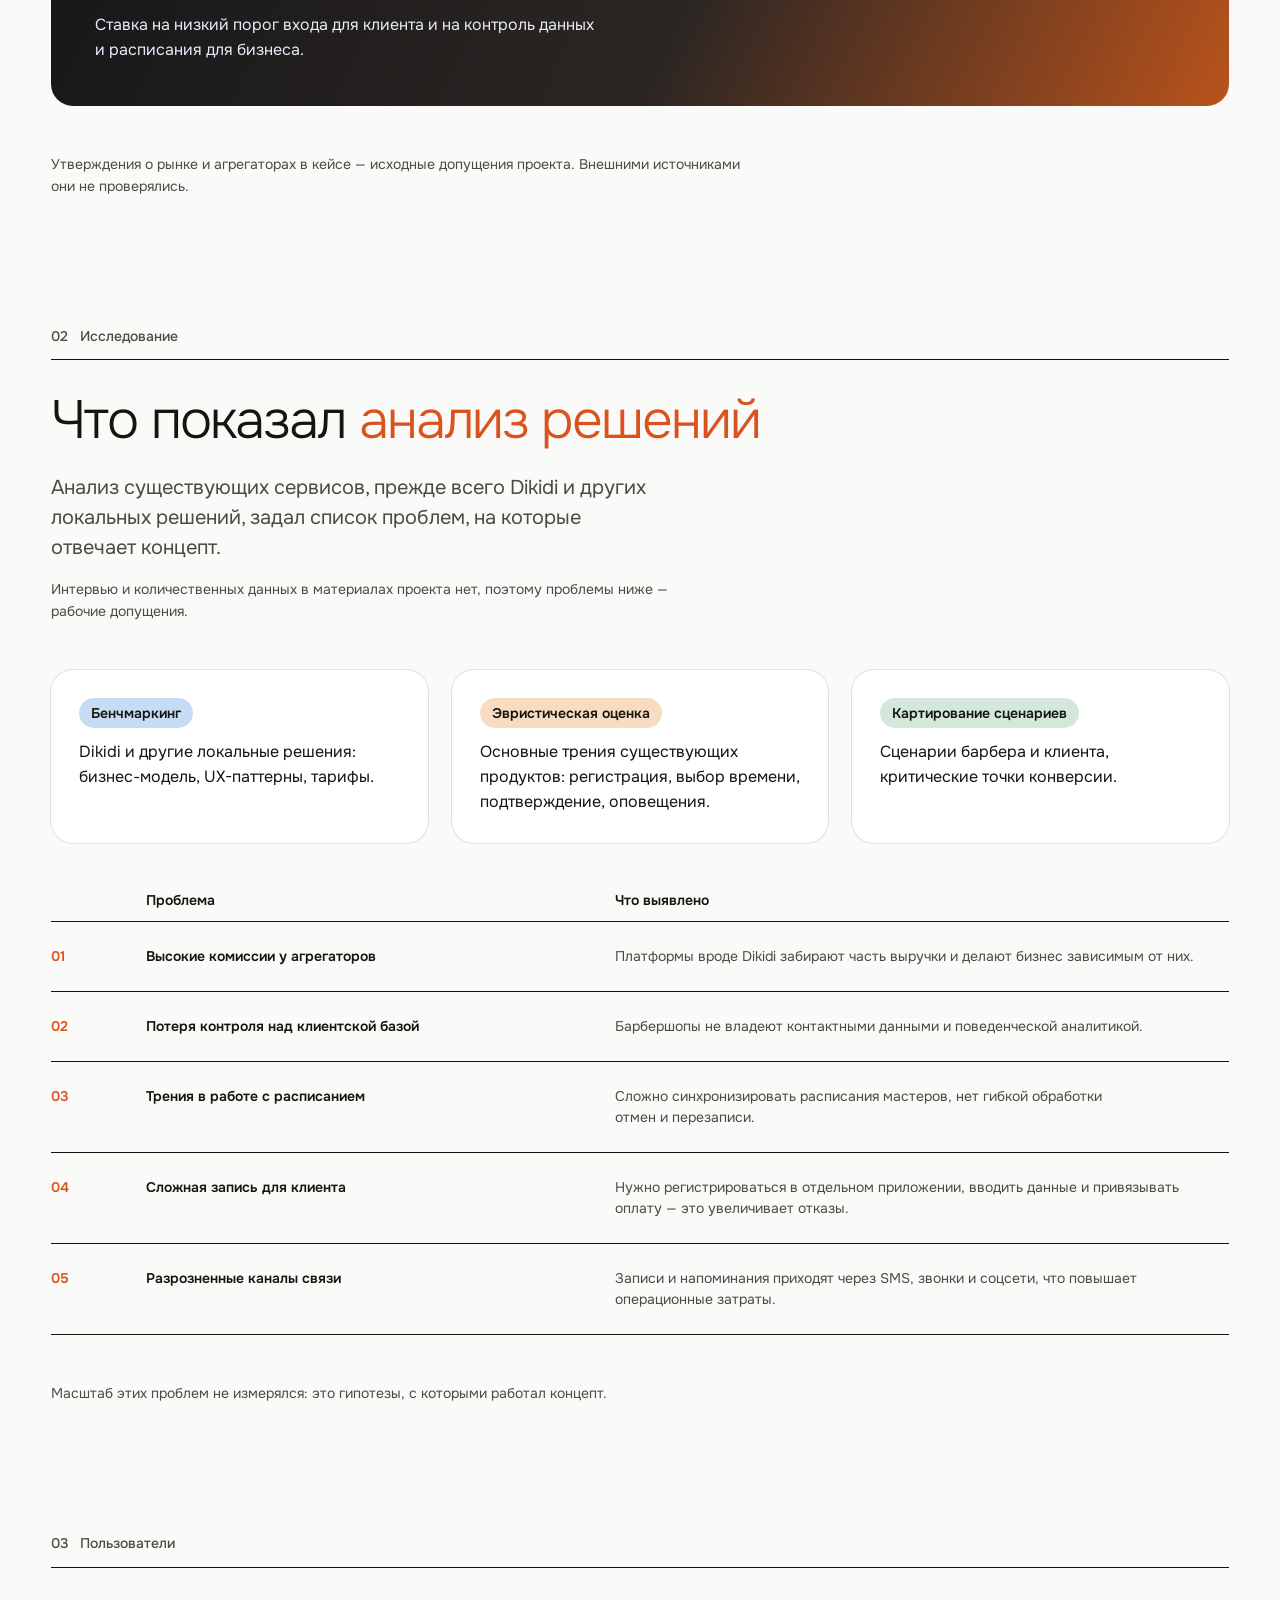
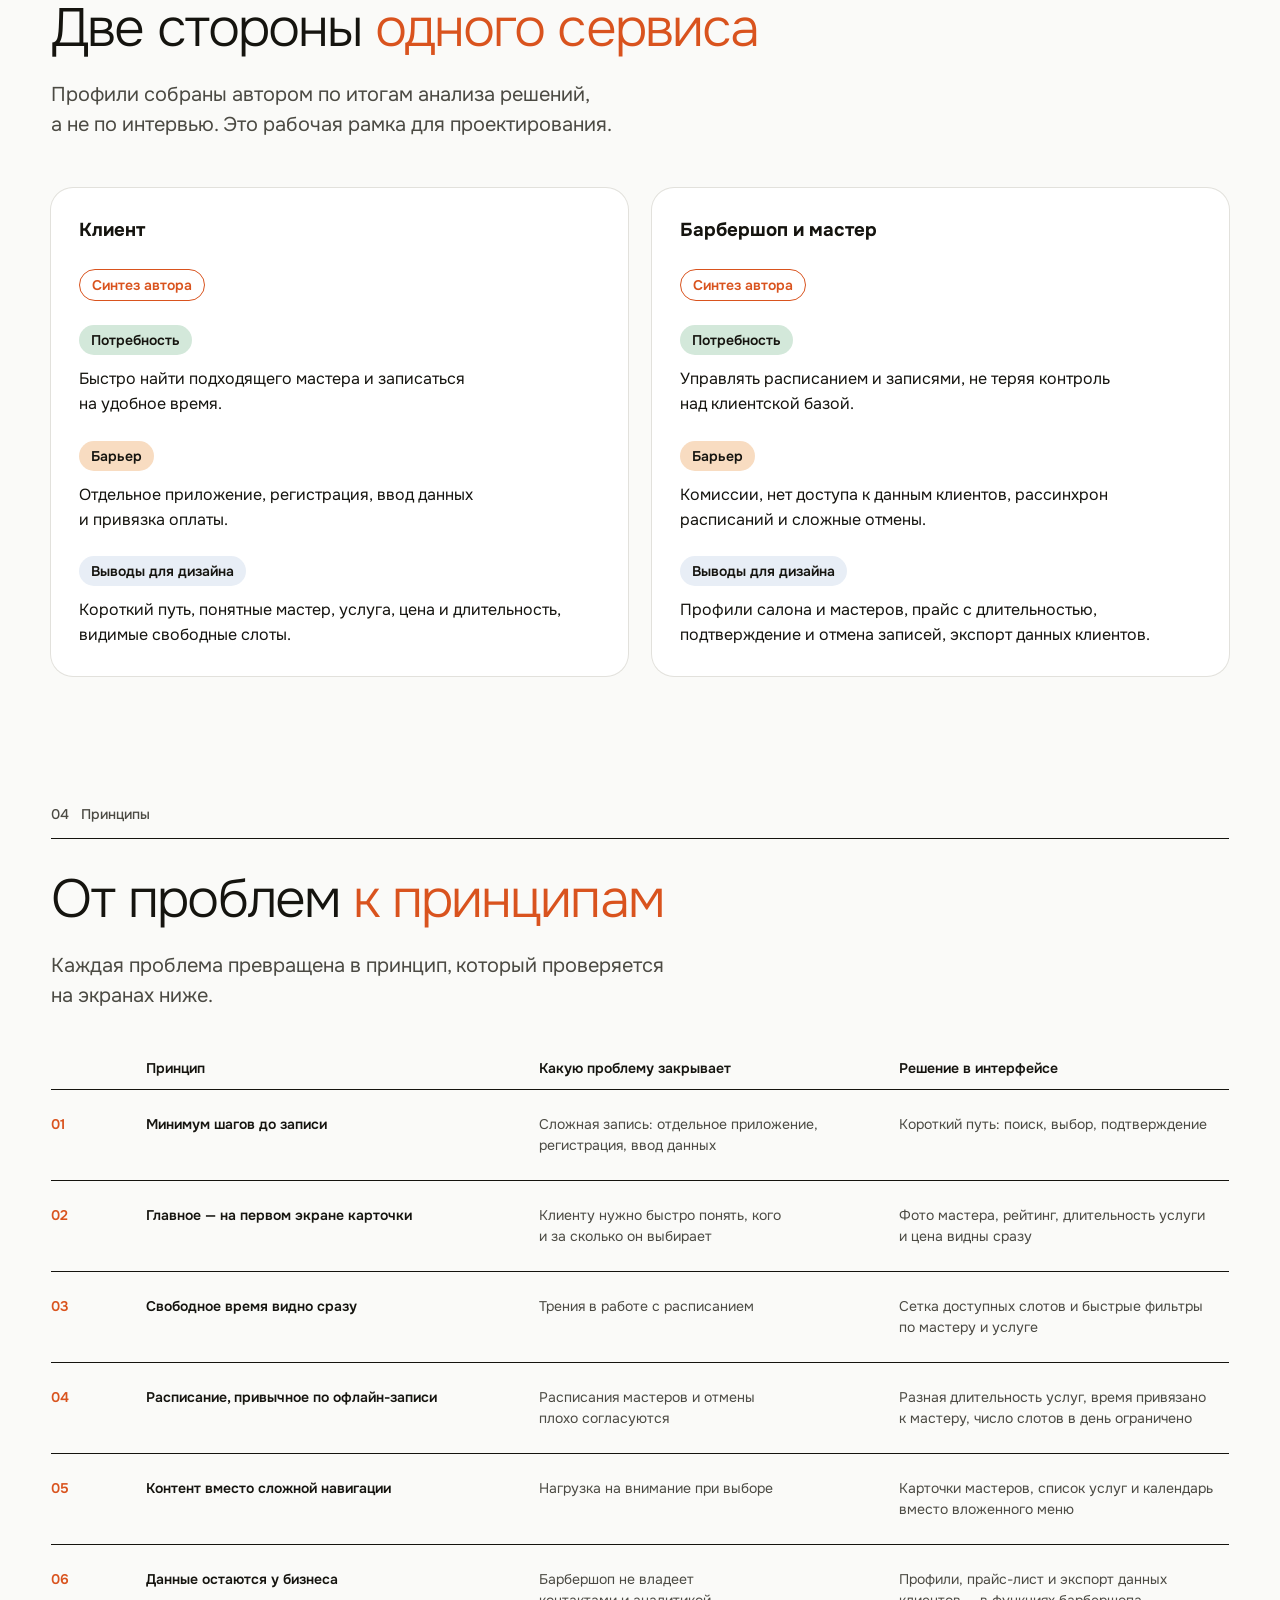
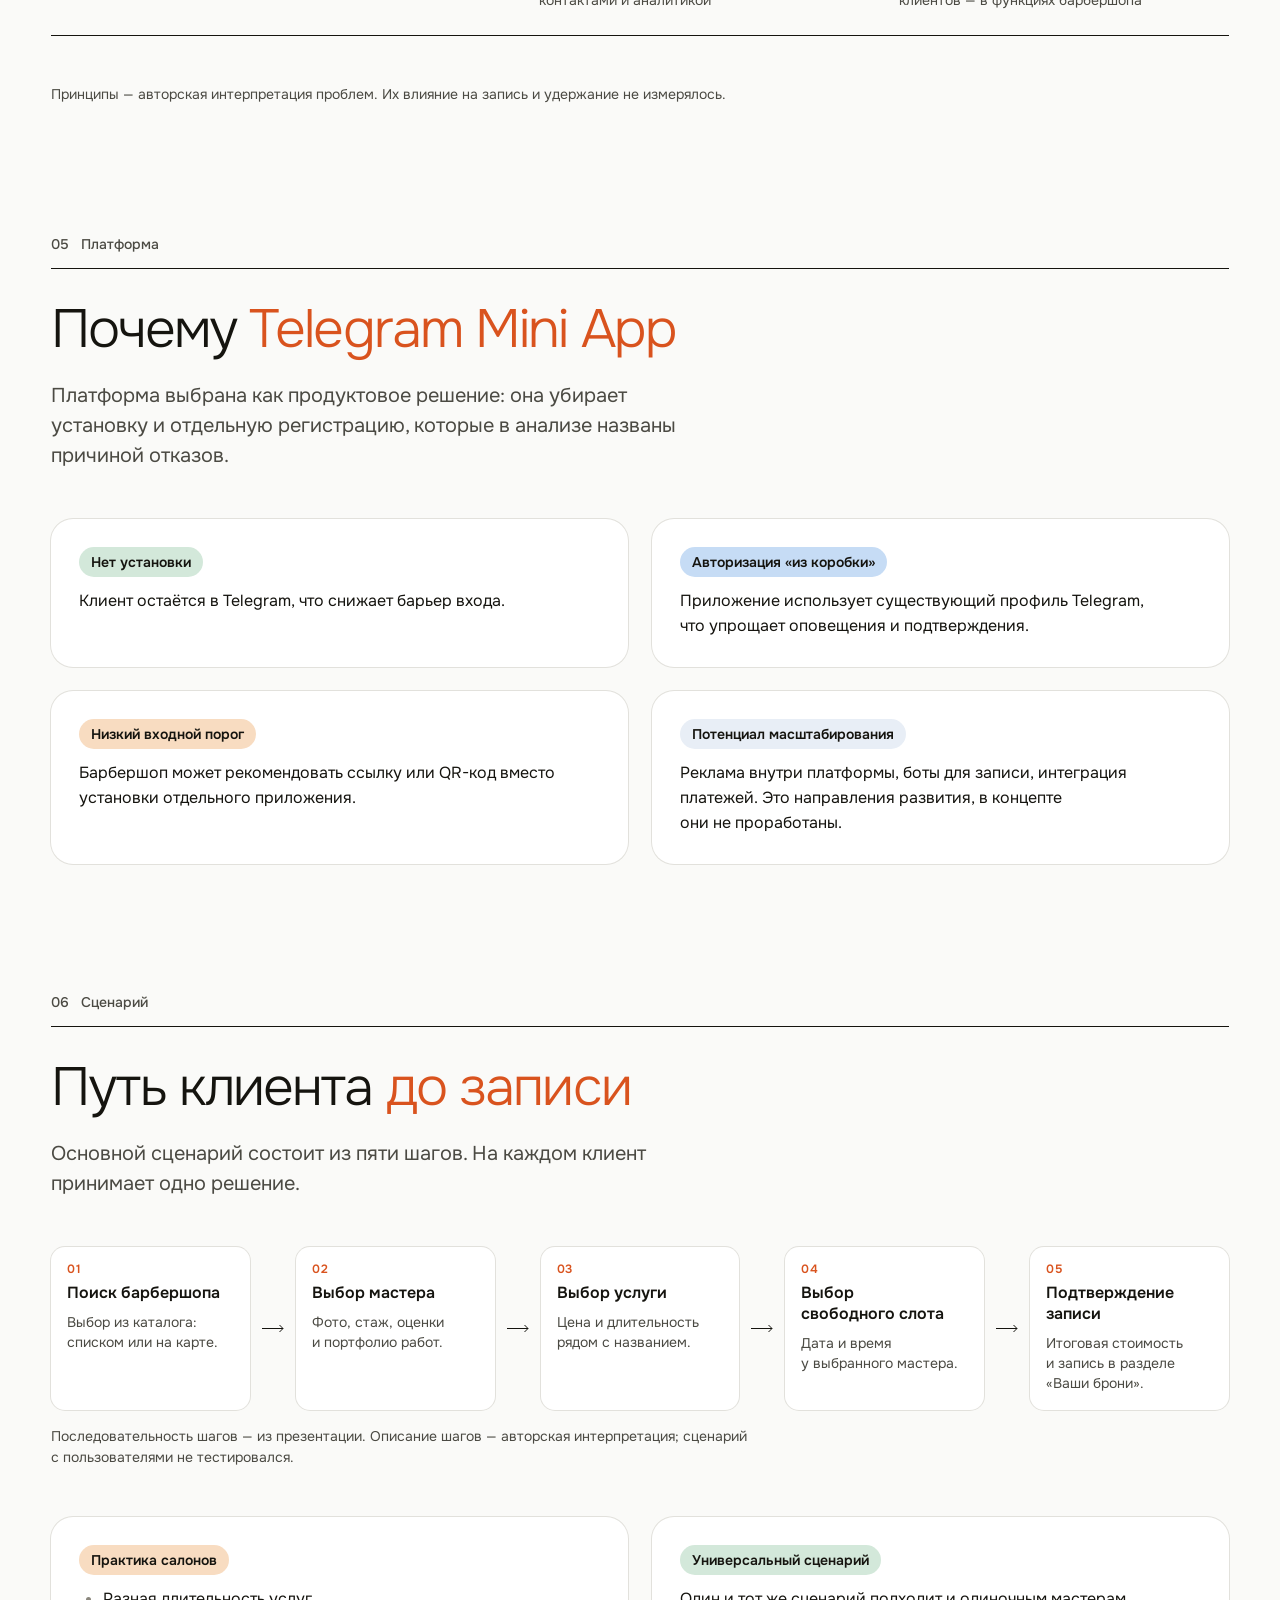
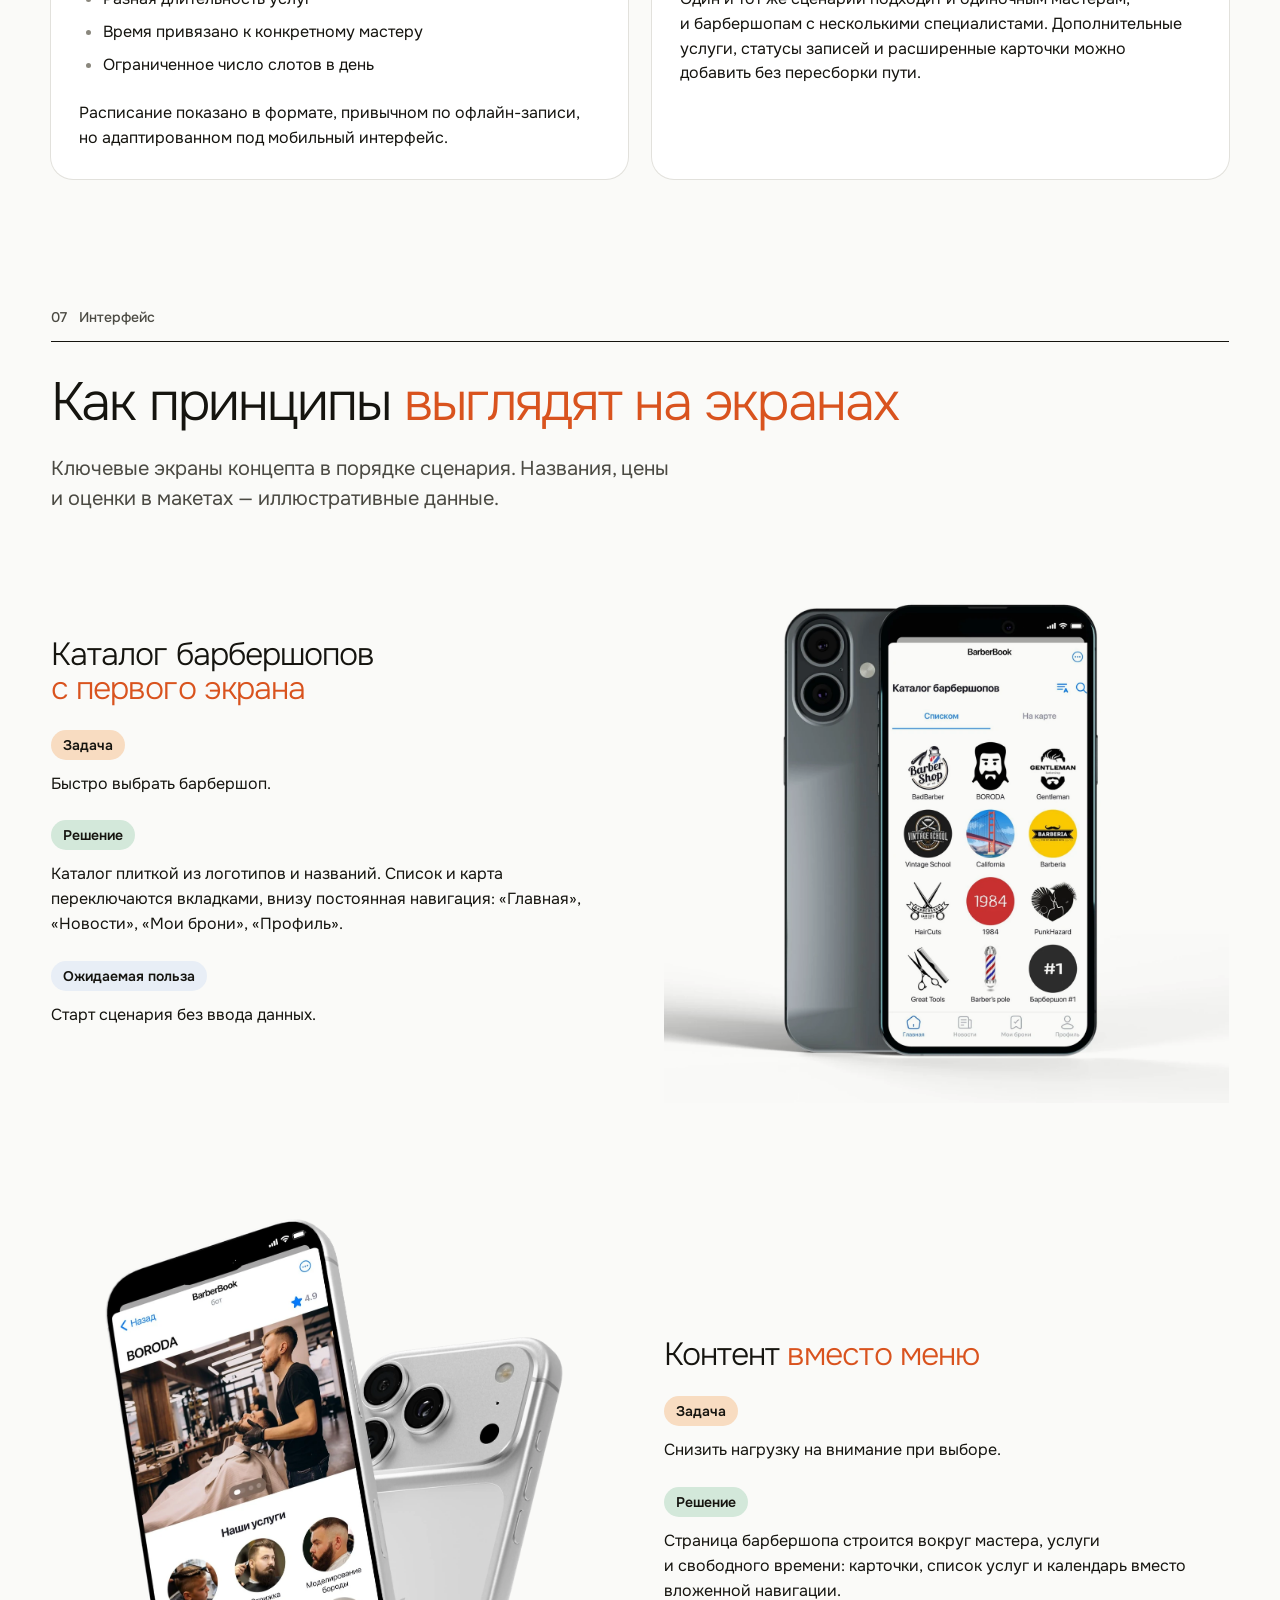
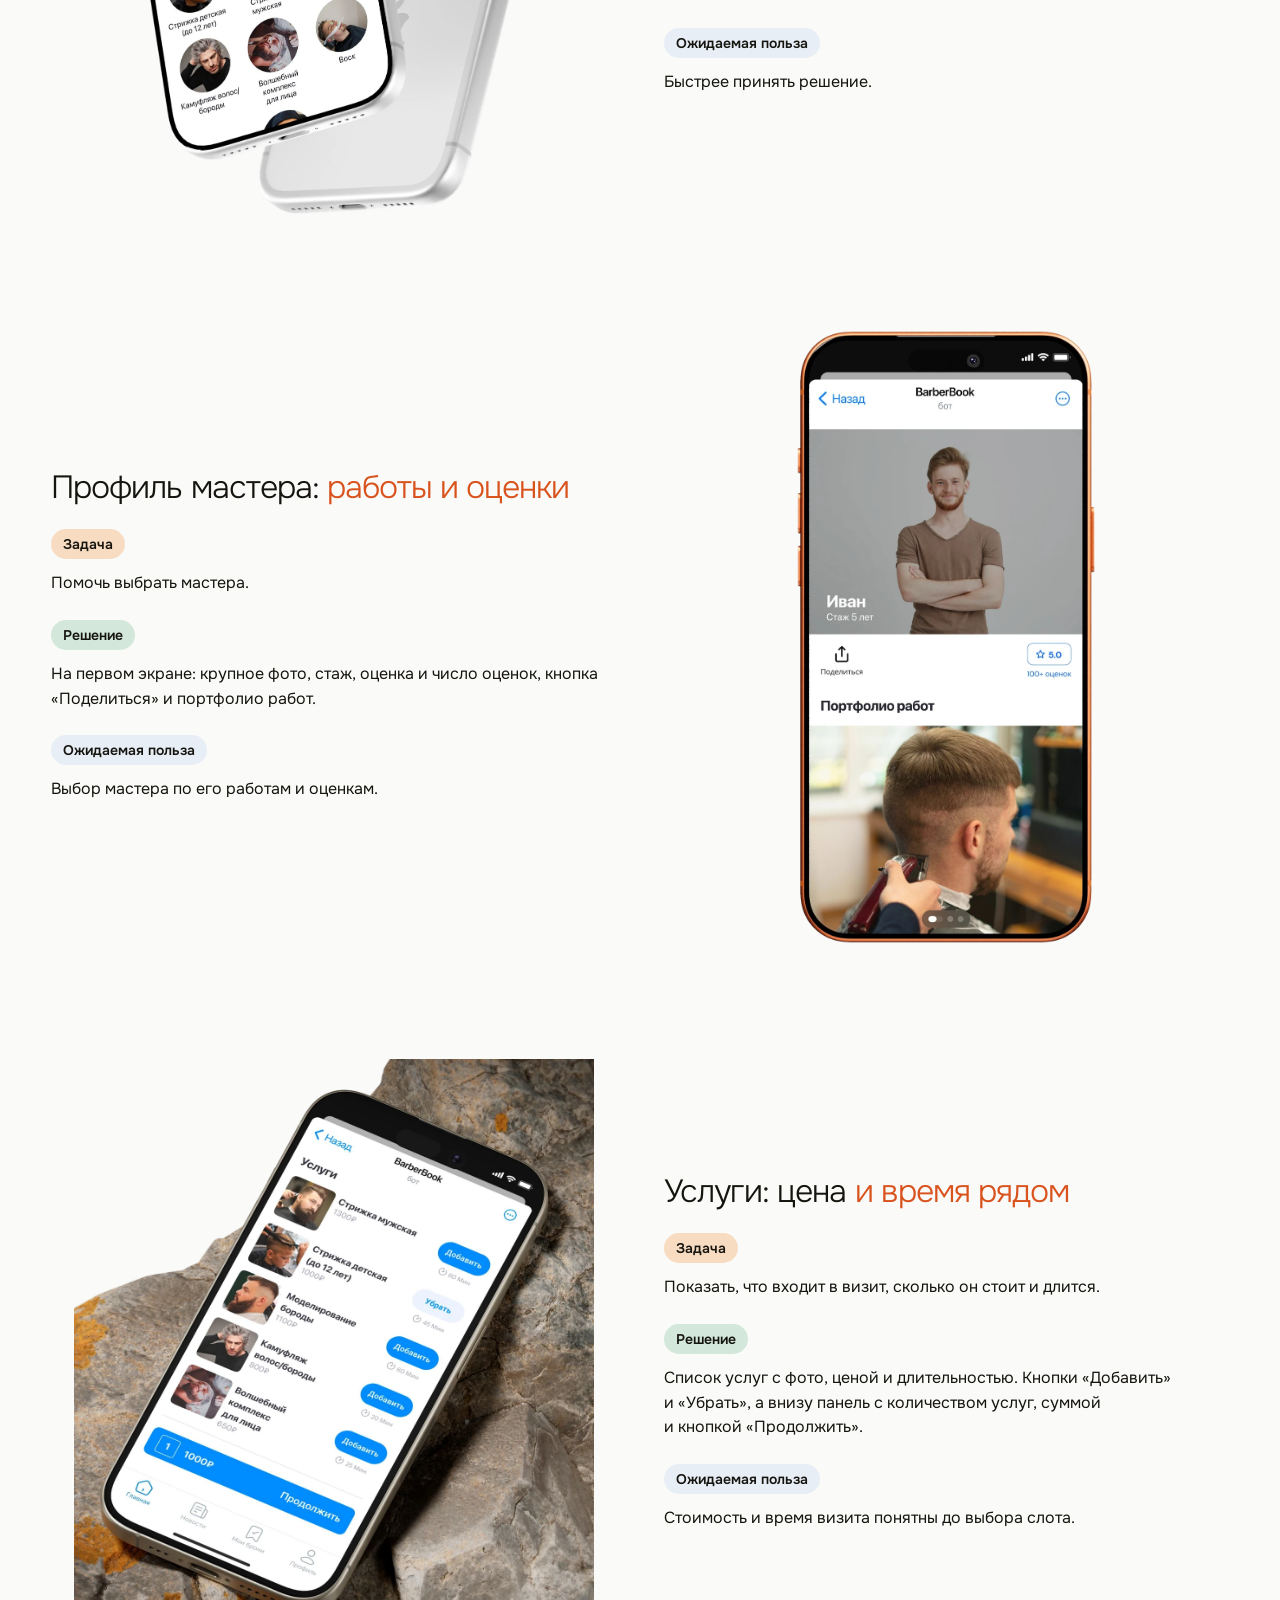
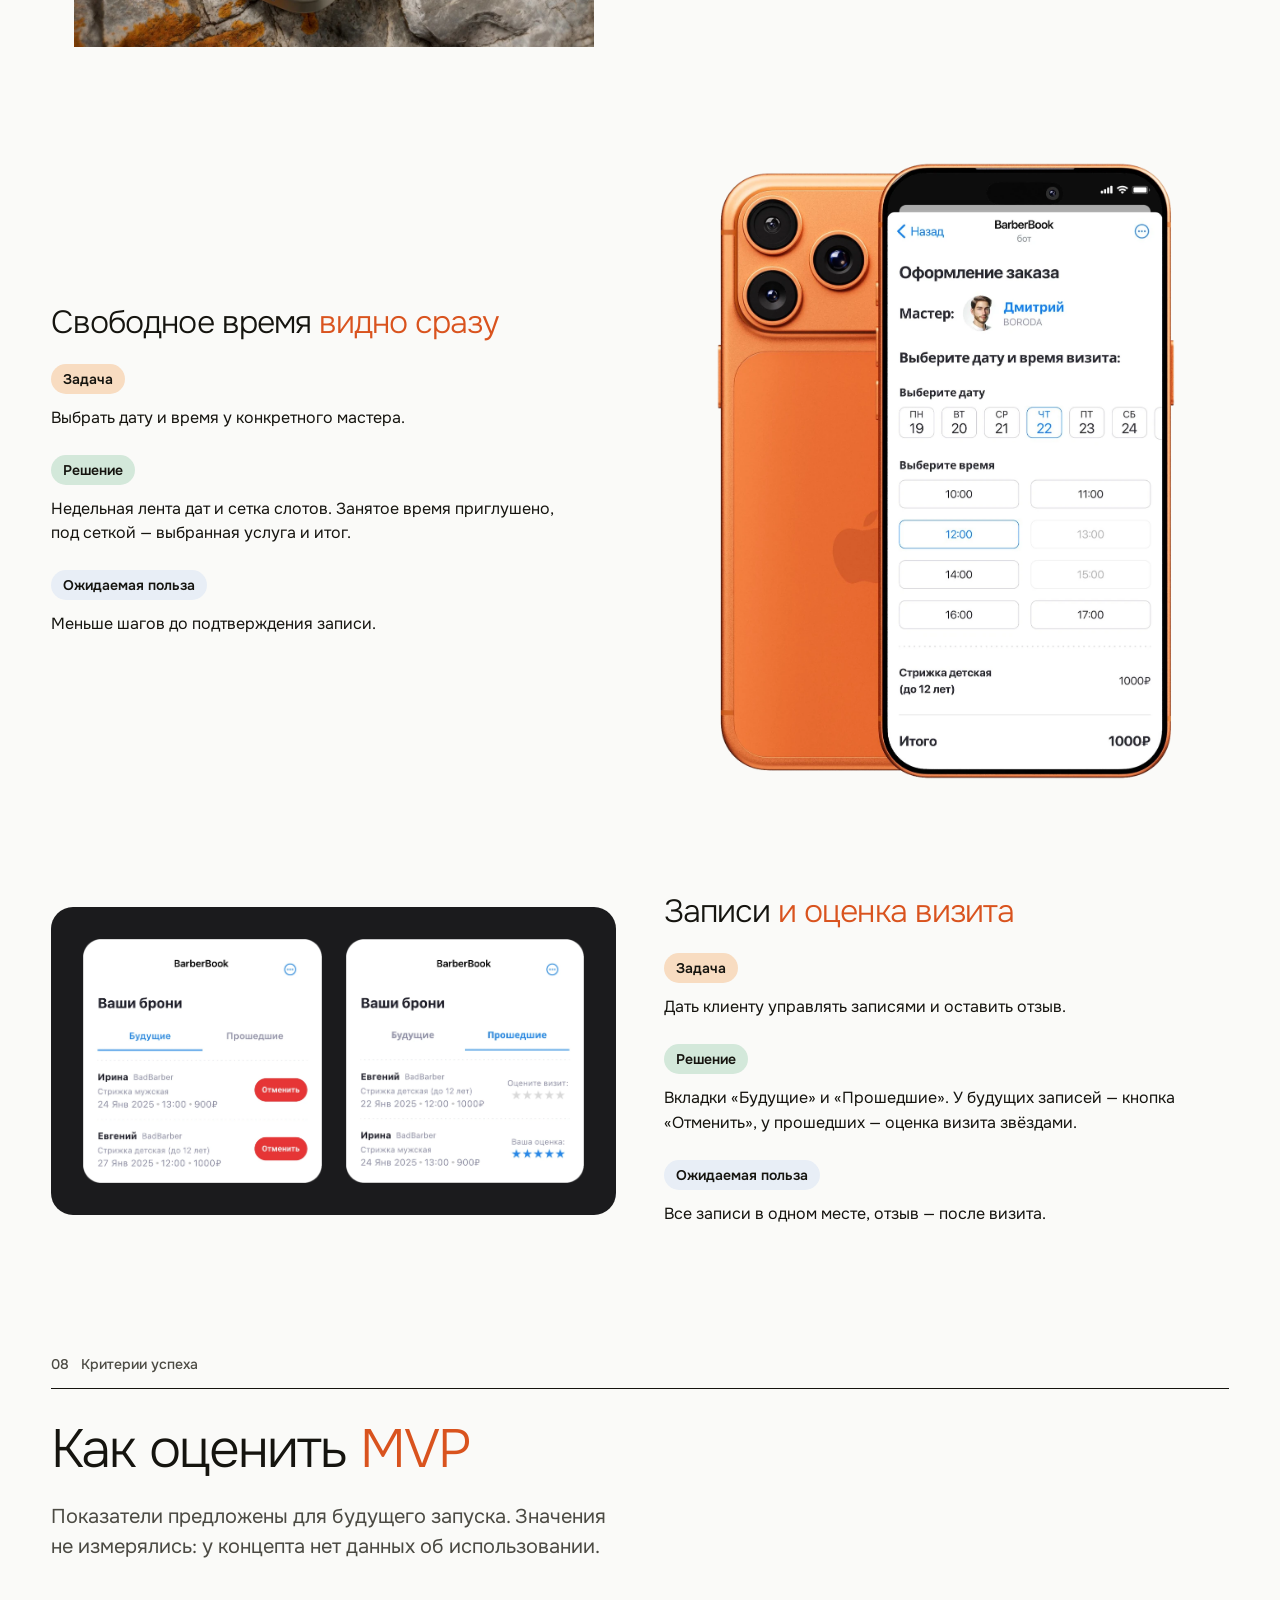
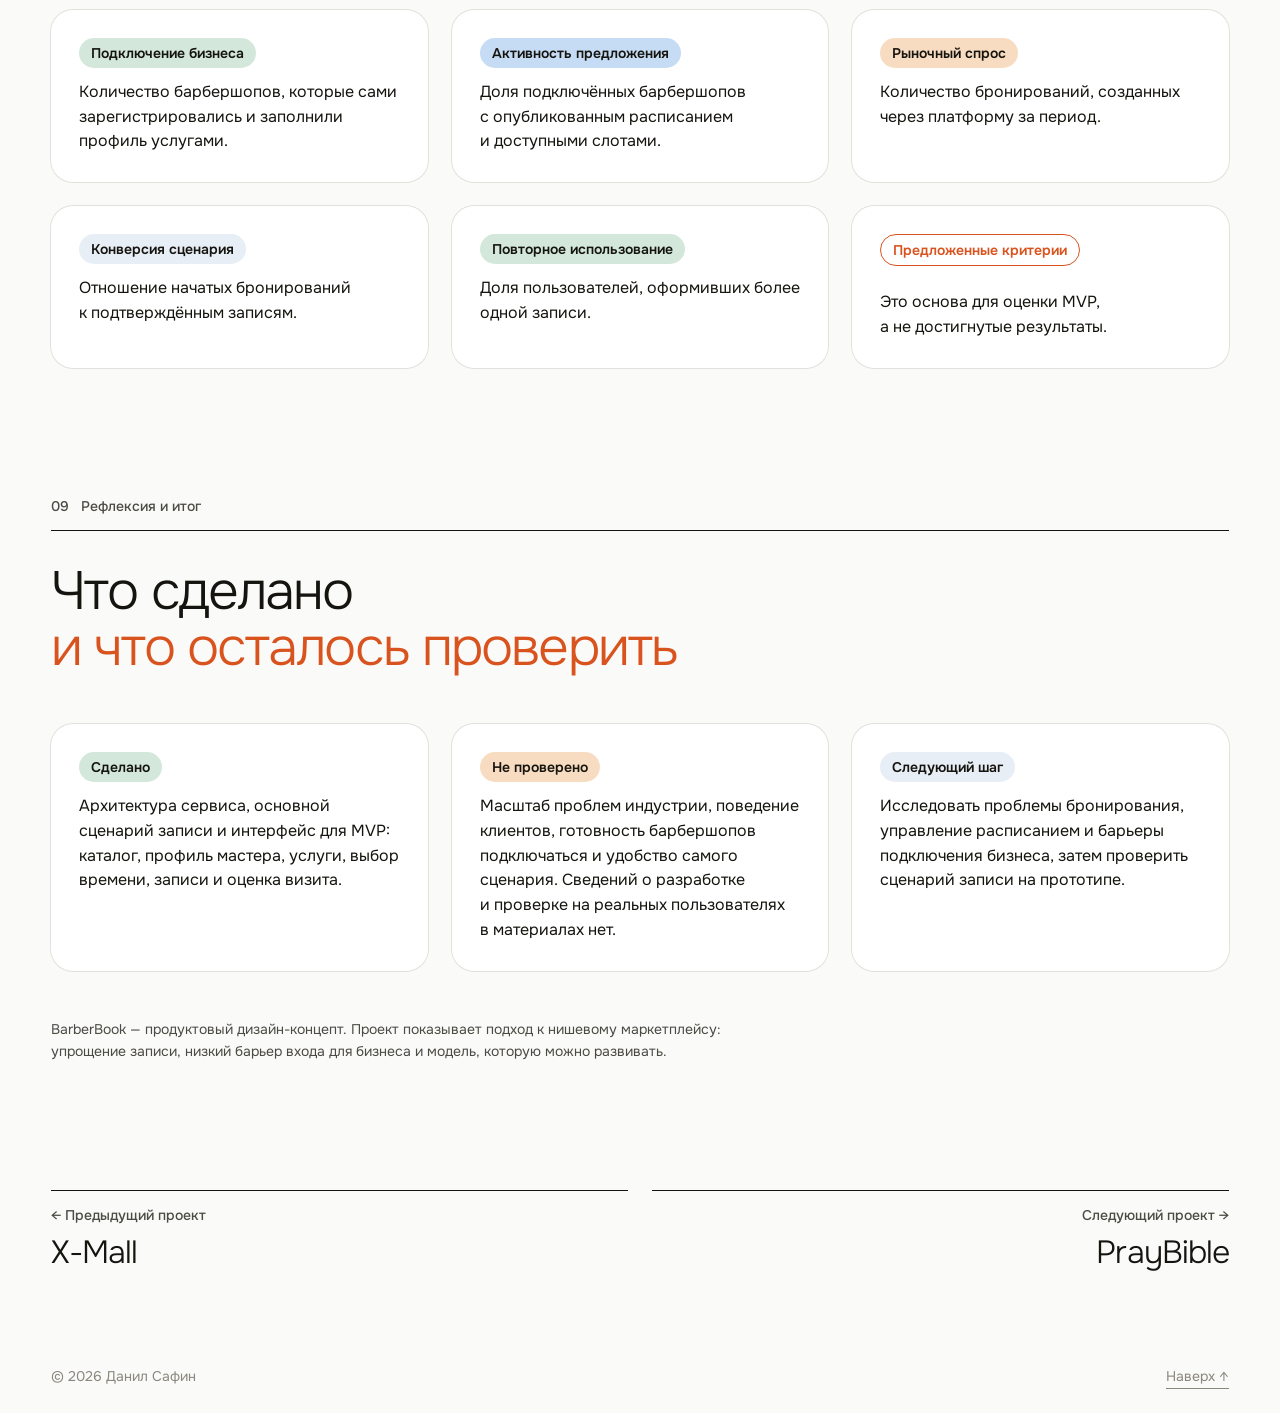
==== commit 7ac08940: "v9" ====
--- a/projects/barberbook/index.html
+++ b/projects/barberbook/index.html
@@ -7,7 +7,7 @@
   <meta name="theme-color" content="#fafaf8">
   <link rel="preconnect" href="https://fonts.googleapis.com">
   <link rel="preconnect" href="https://fonts.gstatic.com" crossorigin>
-  <link href="https://fonts.googleapis.com/css2?family=IBM+Plex+Mono:wght@400&family=Onest:wght@300;400;500;600&family=Playfair+Display:wght@500;600&display=swap&subset=cyrillic" rel="stylesheet">
+  <link href="https://fonts.googleapis.com/css2?family=Onest:wght@300;400;500;600&display=swap&subset=cyrillic" rel="stylesheet">
   <link rel="stylesheet" href="../../css/style.css">
   <link rel="stylesheet" href="../../css/case.css">
 </head>
--- a/css/style.css
+++ b/css/style.css
@@ -15,11 +15,25 @@
   --accent-ink: #ffffff;
 
   --font: "Onest", "Inter", system-ui, -apple-system, "Segoe UI", Roboto, Arial, sans-serif;
-  --mono: "IBM Plex Mono", ui-monospace, "SF Mono", Menlo, Consolas, monospace;
 
   --gutter: clamp(20px, 4vw, 56px);
   --maxw: 1480px;
   --ease: cubic-bezier(.22, .61, .21, 1);
+
+  /* шкала отступов */
+  --sp-1: 4px; --sp-2: 8px; --sp-3: 12px; --sp-4: 16px; --sp-5: 24px; --sp-6: 32px; --sp-7: 48px;
+  --gap: clamp(16px, 2vw, 24px);              /* между соседними карточками */
+  --block: clamp(32px, 4vw, 48px);            /* между блоками внутри раздела */
+  --feat: clamp(72px, 9vw, 128px);            /* между экранами продукта внутри раздела */
+  --sec: clamp(88px, 10vw, 152px);            /* между разделами */
+
+  /* типографика: 12 / 14 / 16 / 20 / 32 / 48–56 */
+  --fs-label: 12px;
+  --fs-small: 14px;
+  --fs-body: 16px;
+  --fs-lead: 20px;
+  --fs-h3: clamp(1.75rem, 3.1vw, 2rem);       /* 28–32: заголовок экрана продукта */
+  --fs-h2: clamp(2rem, 4.2vw, 3.5rem);        /* 32–56: заголовок раздела и первого экрана */
 }
 
 *, *::before, *::after { box-sizing: border-box; }
@@ -29,7 +43,7 @@
   background: var(--bg);
   color: var(--ink);
   font-family: var(--font);
-  font-size: 17px;
+  font-size: var(--fs-body);
   line-height: 1.55;
   -webkit-font-smoothing: antialiased;
   overflow-x: hidden;
@@ -44,7 +58,7 @@
 
 .skip {
   position: absolute; left: 12px; top: -60px; z-index: 100;
-  background: var(--ink); color: #fff; padding: 10px 14px; border-radius: 4px; text-decoration: none;
+  background: var(--ink); color: #fff; padding: var(--sp-3) var(--sp-4); border-radius: 4px; text-decoration: none;
 }
 .skip:focus { top: 12px; }
 
@@ -60,18 +74,19 @@
 .link:hover { background-size: 0 1px; background-position: 100% 100%; color: var(--accent); }
 
 .label {
-  font-family: var(--mono);
-  font-size: 12px;
-  letter-spacing: .08em;
-  text-transform: uppercase;
-  color: var(--ink-3);
+  font-family: var(--font);
+  font-size: var(--fs-small);
+  font-weight: 500;
+  letter-spacing: 0;
+  text-transform: none;
+  color: var(--ink-2);
 }
 
 /* Кнопка */
 .btn {
   display: inline-flex; align-items: center; gap: 12px;
-  font: 500 15px/1 var(--font);
-  padding: 16px 22px;
+  font: 500 var(--fs-body)/1 var(--font);
+  padding: var(--sp-4) var(--sp-5);
   border: 1px solid var(--ink);
   border-radius: 999px;
   color: var(--ink);
@@ -96,9 +111,9 @@
 .nav.is-scrolled { background: color-mix(in srgb, var(--bg) 88%, transparent); backdrop-filter: blur(10px); border-color: var(--line); }
 .nav__in { display: flex; align-items: center; justify-content: space-between; height: 64px; gap: 16px; }
 .nav__logo { font-weight: 600; text-decoration: none; letter-spacing: -.01em; white-space: nowrap; }
-.nav__links { display: flex; gap: clamp(14px, 3vw, 36px); align-items: center; font-size: 15px; }
+.nav__links { display: flex; gap: clamp(12px, 3vw, 32px); align-items: center; font-size: var(--fs-small); }
 .nav__links a { text-decoration: none; white-space: nowrap; }
-.nav__cta { border: 1px solid var(--ink); border-radius: 999px; padding: 8px 16px; transition: background .25s, color .25s; }
+.nav__cta { border: 1px solid var(--ink); border-radius: 999px; padding: var(--sp-2) var(--sp-4); transition: background .25s, color .25s; }
 .nav__cta:hover { background: var(--ink); color: var(--bg); }
 
 /* ---------- Hero ---------- */
@@ -116,11 +131,11 @@
 }
 .hero.no-webgl .hero__fallback { display: block; }
 .hero.no-webgl canvas { display: none; }
-.hero__body { position: relative; z-index: 1; padding-block: clamp(32px, 6vh, 72px) clamp(28px, 5vh, 56px); }
-.hero__eyebrow { margin-bottom: clamp(18px, 3vh, 32px); }
+.hero__body { position: relative; z-index: 1; padding-block: clamp(32px, 6vh, 48px); }
+.hero__eyebrow { margin-bottom: clamp(16px, 3vh, 32px); }
 .hero h1 {
   font-weight: 300;
-  font-size: clamp(2.35rem, 5vw, 5.3rem);
+  font-size: var(--fs-h2);
   line-height: 1.03;
   letter-spacing: -.035em;
   max-width: 9.4em;
@@ -128,42 +143,43 @@
 }
 .hero h1 em { font-style: normal; color: var(--accent); }
 /* Новый заголовок шире прежнего: на ноутбуках чуть уменьшаем кегль, чтобы строка не заходила на 3D-объект */
-@media (min-width: 1025px) { .hero h1 { font-size: clamp(2.2rem, 3.5vw, 4.6rem); max-width: 12.5em; } }
-.hero__sub { margin-top: clamp(20px, 3.5vh, 36px); max-width: 33rem; color: var(--ink-2); font-size: clamp(16px, 1.25vw, 19px); }
-.hero__row { margin-top: clamp(28px, 5vh, 48px); display: flex; align-items: center; gap: 28px; flex-wrap: wrap; }
-.hero__meta { display: flex; justify-content: space-between; border-top: 1px solid var(--line); padding-block: 14px; position: relative; z-index: 1; }
+@media (min-width: 1025px) { .hero h1 { font-size: var(--fs-h2); max-width: 12.5em; } }
+.hero__sub { margin-top: clamp(16px, 3.5vh, 32px); max-width: 33rem; color: var(--ink-2); font-size: var(--fs-lead); }
+.hero__row { margin-top: clamp(24px, 5vh, 48px); display: flex; align-items: center; gap: var(--sp-5); flex-wrap: wrap; }
+.hero__meta { display: flex; justify-content: space-between; border-top: 1px solid var(--line); padding-block: var(--sp-3); color: var(--ink-3); font-size: var(--fs-small); position: relative; z-index: 1; }
 
 /* ---------- Секции ---------- */
-.section { padding-block: clamp(80px, 12vw, 180px) 0; }
-.section__head { display: flex; justify-content: space-between; align-items: baseline; border-top: 1px solid var(--ink); padding-top: 14px; margin-bottom: clamp(32px, 5vw, 72px); }
-.h2 { font-weight: 300; font-size: clamp(2rem, 4.2vw, 4.2rem); line-height: 1.04; letter-spacing: -.03em; }
+.section { padding-block: var(--sec) 0; }
+.section__head { display: flex; justify-content: flex-start; gap: 12px; align-items: baseline; border-bottom: 1px solid var(--ink); padding-bottom: var(--sp-3); margin-bottom: var(--block); }
+.h2 { font-weight: 300; font-size: var(--fs-h2); line-height: 1.04; letter-spacing: -.03em; }
 
 /* ---------- Обо мне ---------- */
-.about { display: grid; grid-template-columns: repeat(12, 1fr); column-gap: 24px; row-gap: clamp(40px, 6vw, 80px); }
-.about__lead { grid-column: 1 / span 7; font-weight: 300; font-size: clamp(1.4rem, 2.5vw, 2.35rem); line-height: 1.22; letter-spacing: -.02em; }
+.about { display: grid; grid-template-columns: repeat(12, 1fr); column-gap: 24px; row-gap: var(--block); }
+.about__lead { grid-column: 1 / span 7; font-weight: 300; font-size: clamp(1.25rem, 2.5vw, 2rem); line-height: 1.22; letter-spacing: -.02em; }
 .about__lead span { color: var(--ink-3); }
-.about__side { grid-column: 9 / span 4; align-self: end; display: flex; flex-direction: column; gap: 22px; color: var(--ink-2); font-size: 15px; }
+.about__lead { padding-top: 0; }
+.about__side { grid-column: 9 / span 4; align-self: start; display: flex; flex-direction: column; gap: var(--sp-4); color: var(--ink-2); font-size: var(--fs-small); }
 .about__rows { grid-column: 1 / -1; }
-.row { display: grid; grid-template-columns: repeat(12, 1fr); column-gap: 24px; padding-block: 28px; border-top: 1px solid var(--line); }
-.row > .label { grid-column: 1 / span 3; padding-top: 4px; }
+.row { display: grid; grid-template-columns: repeat(12, 1fr); column-gap: 24px; align-items: baseline; padding-block: var(--sp-6); border-top: 1px solid var(--line); }
+.row > .label { grid-column: 1 / span 3; padding-top: 0; }
 .row__body { grid-column: 4 / span 9; }
-.job + .job { margin-top: 36px; }
+.job + .job { margin-top: var(--sp-6); }
 .job__top { display: flex; justify-content: space-between; gap: 16px; flex-wrap: wrap; align-items: baseline; }
-.job__name { font-size: 22px; font-weight: 500; letter-spacing: -.01em; }
-.job__name small { font-weight: 400; color: var(--ink-3); font-size: 16px; margin-left: 8px; }
-.job ul { margin-top: 14px; display: grid; gap: 8px; max-width: 54rem; color: var(--ink-2); font-size: 16px; }
-.job li { padding-left: 20px; position: relative; }
+.job__name { font-size: var(--fs-lead); font-weight: 500; letter-spacing: -.01em; }
+.job__name small { font-weight: 400; color: var(--ink-3); font-size: var(--fs-body); margin-left: 8px; }
+.job ul { margin-top: var(--sp-3); display: grid; gap: 8px; max-width: 54rem; color: var(--ink-2); font-size: var(--fs-body); }
+.job li { padding-left: var(--sp-5); position: relative; }
 .job li::before { content: ""; position: absolute; left: 0; top: .72em; width: 10px; height: 1px; background: var(--accent); }
-.skills { display: grid; grid-template-columns: repeat(2, 1fr); gap: 28px 40px; }
-.skills h3 { font: 500 15px/1.3 var(--font); margin-bottom: 8px; }
-.skills p { color: var(--ink-2); font-size: 15px; }
-.tools { margin-top: 28px; padding-top: 22px; border-top: 1px dashed var(--line); color: var(--ink-2); font-size: 15px; }
+.skills { display: grid; grid-template-columns: repeat(2, 1fr); gap: var(--sp-6) var(--sp-7); }
+.skills h3 { font: 500 var(--fs-small)/1.3 var(--font); margin-bottom: 8px; }
+.skills p { color: var(--ink-2); font-size: var(--fs-small); }
+.tools { margin-top: var(--sp-6); padding-top: var(--sp-5); border-top: 1px dashed var(--line); color: var(--ink-2); font-size: var(--fs-small); }
 .tools b { font-weight: 500; color: var(--ink); }
 .edu p + p { margin-top: 8px; }
-.edu .muted { color: var(--ink-3); font-size: 15px; }
+.edu .muted { color: var(--ink-3); font-size: var(--fs-small); }
 
 /* ---------- Проекты ---------- */
-.projects { display: grid; gap: clamp(36px, 5vw, 72px); }
+.projects { display: grid; gap: clamp(32px, 5vw, 48px); }
 .card { display: block; text-decoration: none; color: inherit; position: relative; }
 .card__media {
   position: relative; overflow: hidden; border-radius: 4px;
@@ -172,13 +188,13 @@
 }
 .card__media img { width: 100%; height: 100%; object-fit: cover; object-position: 50% 40%; transition: transform 1.1s var(--ease); }
 .card:hover .card__media img { transform: scale(1.025); }
-.card__soon { font-weight: 300; font-size: clamp(3rem, 11vw, 10rem); letter-spacing: -.05em; color: rgba(21, 20, 15, .13); user-select: none; }
-.card__badge { position: absolute; top: 18px; left: 18px; background: var(--bg); padding: 6px 12px; border-radius: 999px; font-family: var(--mono); font-size: 11px; letter-spacing: .08em; text-transform: uppercase; }
-.card__foot { display: grid; grid-template-columns: 1fr auto; gap: 8px 32px; align-items: start; padding-top: 22px; }
-.card__no { font-family: var(--mono); font-size: 12px; color: var(--ink-3); letter-spacing: .08em; }
-.card__title { font-weight: 300; font-size: clamp(2rem, 4vw, 3.8rem); line-height: 1; letter-spacing: -.035em; }
-.card__cap { grid-column: 1; color: var(--ink-2); max-width: 40rem; font-size: 16px; }
-.card__go { grid-column: 2; grid-row: 1 / span 2; display: flex; align-items: center; gap: 12px; font-size: 15px; align-self: center; }
+.card__soon { font-weight: 300; font-size: var(--fs-h2); letter-spacing: -.05em; color: rgba(21, 20, 15, .13); user-select: none; }
+.card__badge { position: absolute; top: var(--sp-4); left: var(--sp-4); background: var(--bg); padding: var(--sp-2) var(--sp-3); border-radius: 999px; font-size: var(--fs-label); font-weight: 600; }
+.card__foot { display: grid; grid-template-columns: 1fr auto; gap: 8px 32px; align-items: start; padding-top: var(--sp-5); }
+.card__no { font-size: var(--fs-label); color: var(--ink-3); }
+.card__title { font-weight: 300; font-size: var(--fs-h2); line-height: 1; letter-spacing: -.035em; }
+.card__cap { grid-column: 1; color: var(--ink-2); max-width: 40rem; font-size: var(--fs-body); }
+.card__go { grid-column: 2; grid-row: 1 / span 2; display: flex; align-items: center; gap: 12px; font-size: var(--fs-small); align-self: center; }
 .card__go i {
   display: grid; place-items: center; width: 52px; height: 52px; border: 1px solid var(--ink); border-radius: 50%;
   font-style: normal; transition: background .3s var(--ease), color .3s, transform .3s var(--ease);
@@ -188,38 +204,38 @@
 .card--soon { opacity: .92; }
 
 /* ---------- Контакт и подвал ---------- */
-.contact { padding-block: clamp(90px, 14vw, 200px) 0; }
-.contact__big { display: block; font-weight: 300; font-size: clamp(2rem, 6.4vw, 6.6rem); line-height: 1.02; letter-spacing: -.04em; text-decoration: none; word-break: break-word; transition: color .25s; }
+.contact { padding-block: var(--sec) 0; }
+.contact__big { display: block; font-weight: 300; font-size: var(--fs-h2); line-height: 1.02; letter-spacing: -.04em; text-decoration: none; word-break: break-word; transition: color .25s; }
 .contact__big:hover { color: var(--accent); }
-.contact__lead { color: var(--ink-2); margin-bottom: 28px; max-width: 34rem; }
-.contact__list { display: flex; flex-wrap: wrap; gap: 14px 40px; margin-top: 44px; padding-top: 18px; border-top: 1px solid var(--line); font-size: 15px; }
-.footer { display: flex; justify-content: space-between; flex-wrap: wrap; gap: 10px; padding-block: 56px 28px; color: var(--ink-3); font-size: 13px; }
+.contact__lead { color: var(--ink-2); margin-bottom: var(--sp-6); max-width: 34rem; }
+.contact__list { display: flex; flex-wrap: wrap; gap: var(--sp-3) var(--sp-7); margin-top: var(--sp-7); padding-top: var(--sp-4); border-top: 1px solid var(--line); font-size: var(--fs-small); }
+.footer { display: flex; justify-content: space-between; flex-wrap: wrap; gap: var(--sp-2); padding-block: var(--sp-7) var(--sp-5); color: var(--ink-3); font-size: var(--fs-small); }
 
 /* ============================================================
    Страница кейса: шапка-заглушка (для проектов без презентации)
    ============================================================ */
-.case-hero { padding-top: calc(64px + clamp(40px, 7vw, 100px)); }
-.case-hero__back { margin-bottom: clamp(28px, 4vw, 56px); display: inline-block; font-size: 15px; }
-.case-hero h1 { font-weight: 300; font-size: clamp(3rem, 10vw, 10rem); line-height: .95; letter-spacing: -.05em; }
-.case-hero__grid { display: grid; grid-template-columns: repeat(12, 1fr); column-gap: 24px; row-gap: 32px; margin-top: clamp(28px, 4vw, 56px); }
-.case-hero__sum { grid-column: 1 / span 6; font-size: clamp(17px, 1.5vw, 21px); line-height: 1.5; color: var(--ink-2); }
-.case-hero__sum .btn-row { margin-top: 28px; display: flex; gap: 12px; flex-wrap: wrap; }
+.case-hero { padding-top: calc(64px + var(--block)); }
+.case-hero__back { margin-bottom: var(--block); display: inline-block; font-size: var(--fs-small); }
+.case-hero h1 { font-weight: 300; font-size: var(--fs-h2); line-height: .95; letter-spacing: -.05em; }
+.case-hero__grid { display: grid; grid-template-columns: repeat(12, 1fr); column-gap: 24px; row-gap: var(--sp-6); margin-top: var(--block); }
+.case-hero__sum { grid-column: 1 / span 6; font-size: var(--fs-lead); line-height: 1.5; color: var(--ink-2); }
+.case-hero__sum .btn-row { margin-top: var(--sp-6); display: flex; gap: var(--sp-3); flex-wrap: wrap; }
 .meta { grid-column: 8 / span 5; display: grid; grid-template-columns: 1fr 1fr; gap: 0 24px; align-self: start; }
-.meta div { border-top: 1px solid var(--line); padding-block: 14px 18px; }
-.meta dt { font-family: var(--mono); font-size: 11px; letter-spacing: .08em; text-transform: uppercase; color: var(--ink-3); }
-.meta dd { font-size: 19px; margin-top: 4px; }
-.case-soon { margin-top: clamp(36px, 6vw, 80px); border: 1px dashed var(--ink-3); border-radius: 4px; padding: clamp(40px, 8vw, 120px) var(--gutter); text-align: center; }
-.case-soon p { max-width: 30rem; margin: 14px auto 0; color: var(--ink-2); }
+.meta div { border-top: 1px solid var(--line); padding-block: var(--sp-4); }
+.meta dt { font-size: var(--fs-label); font-weight: 600; color: var(--ink-3); }
+.meta dd { font-size: var(--fs-lead); margin-top: 4px; }
+.case-soon { margin-top: var(--block); border: 1px dashed var(--ink-3); border-radius: 4px; padding: var(--sp-7) var(--gutter); text-align: center; }
+.case-soon p { max-width: 30rem; margin: var(--sp-4) auto 0; color: var(--ink-2); }
 .case-soon .h2 { color: var(--ink-3); }
 
-.also { padding-top: clamp(64px, 9vw, 130px); }
+.also { padding-top: var(--sec); }
 .also__grid { display: grid; grid-template-columns: 1fr 1fr; gap: 24px; }
-.also a { display: block; text-decoration: none; border-top: 1px solid var(--ink); padding-top: 14px; }
+.also a { display: block; text-decoration: none; border-top: 1px solid var(--ink); padding-top: var(--sp-3); }
 .also a:hover .also__t { color: var(--accent); }
-.also__t { font-weight: 300; font-size: clamp(1.8rem, 3.6vw, 3.4rem); letter-spacing: -.03em; line-height: 1.05; margin-top: 6px; transition: color .25s; }
+.also__t { font-weight: 300; font-size: var(--fs-h3); letter-spacing: -.03em; line-height: 1.05; margin-top: var(--sp-2); transition: color .25s; }
 .also a:last-child { text-align: right; }
 /* низ страницы кейса: после блока «Другие проекты» идёт только футер */
-.also { padding-bottom: clamp(24px, 4vw, 56px); }
+.also { padding-bottom: var(--sp-7); }
 
 /* ---------- Появление при прокрутке (сдержанное) ---------- */
 .reveal-on .reveal { opacity: 0; transform: translateY(16px); transition: opacity .8s var(--ease), transform .8s var(--ease); }
@@ -249,14 +265,14 @@
 }
 
 @media (max-width: 720px) {
-  body { font-size: 16px; }
+  body { font-size: var(--fs-body); }
   .nav__in { height: 56px; }
-  .nav__links { gap: 12px; font-size: 13.5px; }
-  .nav__cta { padding: 7px 11px; }
-  .nav__logo { font-size: 15px; }
+  .nav__links { gap: 12px; font-size: var(--fs-small); }
+  .nav__cta { padding: var(--sp-2) var(--sp-3); }
+  .nav__logo { font-size: var(--fs-small); }
   /* смартфон: объект меньше и не заходит на текст */
-  .hero__stage { width: min(76vw, 330px); margin: 4px auto 6px; }
-  .hero h1 { font-size: clamp(1.9rem, 8.2vw, 2.5rem); }
+  .hero__stage { width: min(76vw, 330px); margin: var(--sp-1) auto var(--sp-2); }
+  .hero h1 { font-size: 2rem; }
   .hero__meta { flex-direction: column; gap: 4px; }
   .skills { grid-template-columns: 1fr; }
   .card__media { aspect-ratio: 4 / 3.2; }
--- a/css/case.css
+++ b/css/case.css
@@ -11,23 +11,6 @@
   --tint-ice: #dbe9f2;
   --card: #fff;
 
-  /* шкала отступов */
-  --sp-1: 4px; --sp-2: 8px; --sp-3: 12px; --sp-4: 16px; --sp-5: 24px; --sp-6: 32px; --sp-7: 48px;
-  --gap: clamp(16px, 2vw, 24px);              /* между соседними карточками */
-  --block: clamp(32px, 4vw, 56px);            /* между блоками внутри раздела */
-  --feat: clamp(72px, 9vw, 128px);            /* между экранами продукта внутри раздела */
-  --sec: clamp(88px, 10vw, 152px);            /* между разделами */
-
-  /* типографика */
-  --fs-body: clamp(16px, 1.15vw + 4px, 18px);
-  --fs-small: 14px;
-  --fs-label: 12px;
-  --fs-lead: clamp(17px, 1.4vw, 21px);
-  --fs-h2: clamp(2rem, 4.2vw, 3.9rem);        /* заголовок раздела */
-  --fs-h3: clamp(1.9rem, 3.1vw, 2.9rem);      /* заголовок экрана продукта (везде одинаковый) */
-  --lh-body: 1.55;
-  --measure: 36rem;                           /* ширина текстовой колонки */
-
   /* формы */
   --r: 22px; --r-sm: 14px;
   --phone: 320px;
@@ -47,42 +30,44 @@
 .blk { min-width: 0; }
 
 /* ---------- Базовые мелкие элементы ---------- */
-.chip { display: inline-block; align-self: flex-start; font: 600 var(--fs-label)/1 var(--font); letter-spacing: .04em; text-transform: uppercase; padding: 8px 12px 7px; border-radius: 999px; background: var(--tint-ice); color: var(--ink); }
+.chip { display: inline-block; align-self: flex-start; font: 600 var(--fs-small)/1 var(--font); padding: var(--sp-2) var(--sp-3); border-radius: 999px; background: var(--tint-ice); color: var(--ink); }
 .chip--sun { background: var(--tint-sun); } .chip--mint { background: var(--tint-mint); }
 .chip--sky { background: var(--tint-sky); } .chip--ice { background: var(--tint-ice); }
 .chip--accent { background: var(--accent); color: var(--accent-ink); }
 /* HypothesisBadge — единственная метка гипотезы */
-.hyp { display: inline-block; align-self: flex-start; font: 600 var(--fs-label)/1 var(--font); letter-spacing: .06em; text-transform: uppercase; color: var(--accent); border: 1px solid var(--accent); border-radius: 999px; padding: 7px 12px 6px; white-space: nowrap; }
-.plabel { font: 600 var(--fs-label)/1.3 var(--font); letter-spacing: .06em; text-transform: uppercase; color: var(--ink); }
-.bar--key { border: 0; background: var(--tint-sun); border-radius: var(--r); padding: var(--sp-5) clamp(20px, 2.4vw, 32px); font-weight: 500; font-size: clamp(18px, 1.7vw, 22px); max-width: none; }
+.hyp { display: inline-block; align-self: flex-start; font: 600 var(--fs-small)/1 var(--font); color: var(--accent); border: 1px solid var(--accent); border-radius: 999px; padding: var(--sp-2) var(--sp-3); white-space: nowrap; }
+.plabel { font: 600 var(--fs-small)/1.3 var(--font); color: var(--ink); }
+.bar.bar--key { border: 0; background: var(--tint-sun); border-radius: var(--r); padding: var(--sp-5) clamp(24px, 2.4vw, 32px); font-weight: 500; font-size: var(--fs-lead); max-width: none; }
 .note { color: var(--ink-2); font-size: var(--fs-small); line-height: 1.55; max-width: 44rem; }
 .bar { border-top: 1px solid var(--ink); padding-top: var(--sp-4); font-size: var(--fs-lead); line-height: 1.5; max-width: 48rem; }
-.plist { display: grid; gap: var(--sp-2); padding-left: 22px; list-style: disc; }
+.plist { display: grid; gap: var(--sp-2); padding-left: var(--sp-5); list-style: disc; }
 .plist--ol { list-style: decimal; }
 .plist li::marker { color: var(--ink-3); }
-/* .pp — один смысловой подраздел: метка/подпись + текст. Расстояние внутри — всегда --sp-2 */
-.pp { display: flex; flex-direction: column; align-items: flex-start; gap: var(--sp-2); }
+/* .pp — один смысловой подраздел: плашка → содержимое 12px, пункт → пункт 8px, группа → группа 24px */
+.pp { display: flex; flex-direction: column; align-items: flex-start; gap: var(--sp-3); }
 .pp > p, .pp > .plist { align-self: stretch; }
 
 /* ---------- Обложка ---------- */
-.cover { display: grid; grid-template-columns: minmax(0, 1.1fr) minmax(0, .9fr); column-gap: clamp(40px, 8vw, 128px); row-gap: var(--sp-6); align-items: center; padding-block: clamp(32px, 6vw, 88px) clamp(40px, 6vw, 88px); }
-.cover__eyebrow { margin-bottom: clamp(20px, 3vw, 40px); }
-.cover__brand { display: flex; align-items: center; gap: clamp(12px, 1.6vw, 22px); font-size: 0; line-height: 0; }
+.cover { display: grid; grid-template-columns: minmax(0, 1.1fr) minmax(0, .9fr); column-gap: clamp(32px, 8vw, 128px); row-gap: var(--sp-6); align-items: center; padding-block: clamp(32px, 6vw, 88px) clamp(40px, 6vw, 88px); }
+.cover__eyebrow { margin-bottom: clamp(16px, 3vw, 32px); }
+.cover__brand { display: flex; align-items: center; gap: clamp(12px, 1.6vw, 24px); font-size: 0; line-height: 0; }
 .cover__icon { width: clamp(52px, 7vw, 104px); border-radius: 22%; }
 .cover__word { width: clamp(200px, 32vw, 460px); }
-.cover__tag { margin-top: clamp(18px, 2.4vw, 32px); font-size: clamp(19px, 2vw, 28px); line-height: 1.35; font-weight: 300; max-width: 30rem; letter-spacing: -.01em; }
-.tiles { display: grid; grid-template-columns: repeat(4, minmax(0, 1fr)); gap: var(--sp-3); margin-top: clamp(28px, 4vw, 56px); }
-.tile { border-top: 1px solid var(--ink); padding-top: 10px; }
-.tile dt { font: 11px/1.3 var(--mono); letter-spacing: .08em; text-transform: uppercase; color: var(--ink-3); }
-.tile dd { margin-top: 6px; font-size: clamp(15px, 1.2vw, 18px); line-height: 1.3; }
-.cover__result { margin-top: clamp(24px, 3vw, 40px); }
+.cover__tag { margin-top: clamp(16px, 2.4vw, 32px); font-size: clamp(20px, 2vw, 32px); line-height: 1.35; font-weight: 300; max-width: 30rem; letter-spacing: -.01em; }
+.tiles { display: grid; grid-template-columns: repeat(4, minmax(0, 1fr)); gap: var(--sp-3); margin-top: var(--block); }
+.tile { border-top: 1px solid var(--ink); padding-top: var(--sp-3); }
+.tile dt { font: 500 var(--fs-label)/1.3 var(--font); color: var(--ink-3); }
+.tile dd { margin-top: var(--sp-2); font-size: var(--fs-body); line-height: 1.3; }
+.cover__result { margin-top: clamp(24px, 3vw, 32px); }
 .cover__media { justify-self: center; width: 100%; max-width: 400px; display: flex; justify-content: center; align-items: center; }
-.tile dd small { display: block; margin-top: 4px; font-size: 13px; line-height: 1.35; color: var(--ink-2); }
-.cover__phone { width: min(100%, 360px); height: auto; filter: drop-shadow(0 28px 32px rgba(20, 45, 90, .2)); }  /* тень — отдельный фильтр, в габариты не входит: телефон по центру */
+.tile dd small { display: block; margin-top: 4px; font-size: var(--fs-small); line-height: 1.35; color: var(--ink-2); }
+.cover__media { position: relative; }
+.cover__media::before { content: ""; position: absolute; left: 30%; right: -2%; bottom: 1.5%; height: 6%; border-radius: 50%; background: rgba(20, 45, 90, .34); filter: blur(22px); transform: rotate(-6deg); pointer-events: none; }  /* напольная тень вне сетки: телефон остаётся по центру */
+.cover__phone { position: relative; width: min(100%, 360px); height: auto; }
 
 /* ---------- Раздел ---------- */
 .cs { padding-top: var(--sec); }
-.cs__bar { display: flex; justify-content: flex-start; gap: var(--sp-3); border-bottom: 1px solid var(--ink); padding-bottom: 14px; margin-bottom: clamp(20px, 3vw, 36px); }
+.cs__bar { display: flex; justify-content: flex-start; gap: var(--sp-3); border-bottom: 1px solid var(--ink); padding-bottom: var(--sp-3); margin-bottom: clamp(24px, 3vw, 32px); }
 .cs__title { font-weight: 300; font-size: var(--fs-h2); line-height: 1.05; letter-spacing: -.035em; max-width: 16em; }
 .cs__title em, .feat__title em, .bar em { font-style: normal; color: var(--accent); }
 .cs__lead { margin-top: var(--sp-5); max-width: 40rem; font-size: var(--fs-lead); line-height: 1.5; color: var(--ink-2); }
@@ -96,48 +81,48 @@
 .cards.cols-2 { grid-template-columns: repeat(2, minmax(0, 1fr)); }
 .cards.cols-3 { grid-template-columns: repeat(3, minmax(0, 1fr)); }
 .cards.cols-4 { grid-template-columns: repeat(4, minmax(0, 1fr)); }
-.ccard { background: var(--card); box-shadow: 0 0 0 1px var(--line); border-radius: var(--r); padding: clamp(20px, 2.2vw, 32px); display: flex; flex-direction: column; gap: var(--sp-5); }
+.ccard { background: var(--card); box-shadow: 0 0 0 1px var(--line); border-radius: var(--r); padding: clamp(24px, 2.2vw, 32px); display: flex; flex-direction: column; gap: var(--sp-5); }
 .ccard__note { margin-top: auto; color: var(--ink-3); font-size: var(--fs-small); }
 .ccard__id { display: flex; align-items: center; gap: var(--sp-4); }
-.ccard__name { font-weight: 500; font-size: clamp(18px, 1.6vw, 22px); line-height: 1.2; letter-spacing: -.01em; }
-.avatar { width: 64px; height: 64px; border-radius: 50%; flex: none; }
+.ccard__name { font-weight: 500; font-size: var(--fs-lead); line-height: 1.2; letter-spacing: -.01em; }
+.avatar { width: 64px; height: 64px; aspect-ratio: 1; object-fit: cover; border-radius: 50%; flex: none; }
 /* гипотезы: строки общие у всех карточек (subgrid) — «Что проверить» стоит на одном уровне */
 .cards--hypothesis { grid-template-rows: auto auto; }
 .cards--hypothesis .ccard { display: grid; grid-template-rows: subgrid; grid-row: span 2; row-gap: var(--sp-5); }
 
 /* ---------- Баннер «Ниша» ---------- */
-.banner { background: linear-gradient(115deg, #0a2760 0%, #1d519a 55%, #3a88d4 100%); color: #fff; border-radius: var(--r); display: grid; grid-template-columns: minmax(0, 1fr) auto; gap: var(--gap); align-items: end; padding: clamp(24px, 3.4vw, 56px); }
+.banner { background: linear-gradient(115deg, var(--ba, #0a2760) 0%, var(--bb, #1d519a) 55%, var(--bc, #3a88d4) 100%); color: #fff; border-radius: var(--r); display: grid; grid-template-columns: minmax(0, 1fr) auto; gap: var(--gap); align-items: center; padding: clamp(24px, 3.4vw, 48px); }
 .banner__text { max-width: 44rem; }
 .banner__k { color: #c9d8ee; }
-.banner__t { margin-top: var(--sp-4); font-weight: 300; font-size: clamp(1.35rem, 2.4vw, 2.2rem); line-height: 1.18; letter-spacing: -.025em; text-wrap: balance; }
+.banner__t { margin-top: var(--sp-4); font-weight: 300; font-size: clamp(1.25rem, 2.4vw, 2rem); line-height: 1.18; letter-spacing: -.025em; text-wrap: balance; }
 .banner__p { margin-top: var(--sp-4); color: #e4ecf8; font-size: var(--fs-body); max-width: 34rem; }
 .banner__img { width: clamp(120px, 15vw, 200px); border-radius: var(--r-sm); }   /* второстепенный акцент */
 
 /* ---------- Метод + диаграмма ---------- */
-.method { display: grid; grid-template-columns: minmax(0, .9fr) minmax(0, 1.1fr); gap: clamp(24px, 4vw, 64px); align-items: start; }
+.method { display: grid; grid-template-columns: minmax(0, .9fr) minmax(0, 1.1fr); gap: clamp(24px, 4vw, 48px); align-items: start; }
 .method__l, .method__r { display: flex; flex-direction: column; gap: var(--sp-4); }
 .method__l p:not(.note) { max-width: var(--measure); }
 .dn { margin: 0; }
 .dn__svg { width: 100%; height: auto; display: block; overflow: visible; }
 .dn__lead { stroke: var(--ink); stroke-width: 1; }
 .dn__dot { fill: var(--ink); }
-.dn__txt { font: 400 17px var(--font); fill: var(--ink); }
+.dn__txt { font: 400 16px var(--font); fill: var(--ink); }
 .dn__pct { font-weight: 600; }
 .dn__ring { display: none; width: min(100%, 260px); height: auto; margin: 0 auto; }
-.dn__legend { display: none; gap: var(--sp-2); margin-top: var(--sp-3); font-size: 15px; }
-.dn__legend li { display: flex; align-items: flex-start; gap: 10px; }
+.dn__legend { display: none; gap: var(--sp-2); margin-top: var(--sp-3); font-size: var(--fs-small); }
+.dn__legend li { display: flex; align-items: flex-start; gap: var(--sp-3); }
 .dn__legend i { width: 14px; height: 14px; border-radius: 3px; flex: none; margin-top: 4px; }
 .dn__legend b { margin-right: -4px; }
 
 /* ---------- Таблица сравнения ---------- */
-.cmp { box-shadow: 0 0 0 1px var(--line); width: 100%; border-collapse: collapse; background: var(--card); border-radius: var(--r); overflow: hidden; font-size: clamp(14px, 1.1vw, 16px); line-height: 1.45; }
-.cmp th, .cmp td { text-align: left; vertical-align: top; padding: var(--sp-4) 18px; border-top: 1px solid var(--line); }
-.cmp thead th, .cmp thead td { border-top: 0; font: 600 var(--fs-label)/1.3 var(--font); letter-spacing: .06em; text-transform: uppercase; background: var(--tint-ice); }
-.cmp tbody th { font-weight: 600; width: 16%; }
-.cmp tbody tr:first-child > * { border-top: 0; }
+.cmp { width: 100%; border-collapse: collapse; font-size: var(--fs-small); line-height: 1.5; color: var(--ink-2); border-bottom: 1px solid var(--ink); }
+.cmp th, .cmp td { text-align: left; vertical-align: top; padding: var(--sp-5) clamp(16px, 2.4vw, 32px) var(--sp-5) 0; border-top: 1px solid var(--ink); }
+.cmp thead th, .cmp thead td { border-top: 0; padding-block: 0 var(--sp-3); font: 600 var(--fs-small)/1.3 var(--font); color: var(--ink); }
+.cmp tbody th { font-weight: 600; color: var(--ink); width: 16%; }
+.cmp thead tr + tr, .cmp thead { border: 0; }
 
 /* ---------- Путь пользователя (JourneyStep) ---------- */
-.journey { background: var(--card); box-shadow: 0 0 0 1px var(--line); border-radius: var(--r); padding: clamp(20px, 3vw, 40px); display: grid; gap: var(--sp-5); }
+.journey { background: var(--card); box-shadow: 0 0 0 1px var(--line); border-radius: var(--r); padding: clamp(24px, 3vw, 32px); display: grid; gap: var(--sp-5); }
 .jr { position: relative; height: var(--jh); }
 .jr__line { position: absolute; inset: 0; width: 100%; height: 100%; overflow: visible; }
 .jr__line path { stroke: var(--ink); stroke-width: 1.5; }
@@ -145,42 +130,47 @@
 .case .jr__emoji { position: absolute; left: 0; top: 0; max-width: none; width: 44px; transform: translate(-50%, -50%); background: var(--card); border-radius: 50%; box-shadow: 0 0 0 6px var(--card); }
 .jv { display: none; position: absolute; inset: 0; pointer-events: none; overflow: visible; z-index: 0; }
 .jv path { fill: none; stroke: var(--ink); stroke-width: 1.5; }
-.jsteps { position: relative; display: grid; grid-template-columns: repeat(var(--n), minmax(0, 1fr)); gap: 10px; }
+.jsteps { position: relative; display: grid; grid-template-columns: repeat(var(--n), minmax(0, 1fr)); gap: var(--sp-3); }
 .jstep { background: var(--tint-ice); border-radius: var(--r-sm); padding: var(--sp-4); display: flex; flex-direction: column; gap: var(--sp-2); font-size: var(--fs-small); line-height: 1.45; }
 .jstep--sun { background: var(--tint-sun); } .jstep--mint { background: var(--tint-mint); }
 .case .jstep__emoji { display: none; }
 
 /* ---------- Инсайты ---------- */
 .ins { border-bottom: 1px solid var(--ink); }
-.ins__row { display: grid; grid-template-columns: 4rem minmax(0, 1.1fr) minmax(0, 1fr) minmax(0, 1fr); gap: var(--sp-3) clamp(16px, 2.4vw, 36px); padding-block: clamp(18px, 2.2vw, 28px); border-top: 1px solid var(--ink); }
-.ins__n { font: 600 var(--fs-small)/1.6 var(--font); color: var(--accent); }
-.ins__t { font-weight: 600; font-size: clamp(14px, 1.1vw, 16px); line-height: 1.5; letter-spacing: 0; }
-.ins__c { display: grid; gap: var(--sp-2); align-content: start; font-size: clamp(14px, 1.1vw, 16px); line-height: 1.5; color: var(--ink-2); }
+.ins__row { display: grid; grid-template-columns: 4rem minmax(0, 1.1fr) minmax(0, 1fr) minmax(0, 1fr); align-items: start; gap: var(--sp-3) clamp(16px, 2.4vw, 32px); padding-block: var(--sp-5); border-top: 1px solid var(--ink); }
+.ins--one .ins__row { grid-template-columns: 4rem minmax(0, 1fr) minmax(0, 1.4fr); }
+.ins__head { border-top: 0; padding-block: 0 var(--sp-3); font: 600 var(--fs-small)/1.3 var(--font); color: var(--ink); }
+.ins__n { font: 600 var(--fs-small)/1.5 var(--font); color: var(--accent); margin: 0; }
+.ins__t { font-weight: 600; font-size: var(--fs-small); line-height: 1.5; margin: 0; }
+.ins__c { display: grid; gap: 0; align-content: start; color: var(--ink-2); }
+.ins__c p { font-size: var(--fs-small); line-height: 1.5; margin: 0; }
+.sr-only { position: absolute; width: 1px; height: 1px; overflow: hidden; clip: rect(0 0 0 0); white-space: nowrap; }
+.cmp__title { font: 600 var(--fs-lead)/1.3 var(--font); margin: 0 0 var(--sp-4); }
 
 /* ---------- Айдентика: палитра + TypographySpecimen ---------- */
 .pal { display: grid; gap: var(--gap); }
 .pal__main { display: grid; grid-template-columns: 2fr 2fr 1fr 1fr; gap: var(--gap); }
 .pal__aux { display: grid; grid-template-columns: repeat(3, minmax(0, 1fr)); gap: var(--gap); }
 .pal__fonts { display: grid; grid-template-columns: repeat(3, minmax(0, 1fr)); gap: var(--gap); }
-.sw { border-radius: var(--r); padding: 18px 20px; min-height: 140px; display: flex; flex-direction: column; justify-content: flex-end; gap: var(--sp-1); box-shadow: inset 0 0 0 1px rgba(0,0,0,.1); }
+.sw { border-radius: var(--r); padding: var(--sp-4) var(--sp-5); min-height: 140px; display: flex; flex-direction: column; justify-content: flex-end; gap: var(--sp-1); box-shadow: inset 0 0 0 1px rgba(0,0,0,.1); }
 .sw--l { min-height: 200px; }
 .sw--aux { min-height: 104px; }
-.sw__hex { font: 500 15px/1.2 var(--mono); }
-.sw__d { font-size: 13px; line-height: 1.35; opacity: .85; }
+.sw__hex { font: 500 var(--fs-body)/1.2 var(--font); font-variant-numeric: tabular-nums; }
+.sw__d { font-size: var(--fs-small); line-height: 1.35; opacity: .85; }
 .spec { background: var(--card); box-shadow: 0 0 0 1px var(--line); border-radius: var(--r); padding: var(--sp-5); display: grid; gap: var(--sp-1); align-content: start; }
-.spec__r { font: 11px/1.3 var(--mono); letter-spacing: .08em; text-transform: uppercase; color: var(--ink-3); }
-.spec__n { font-weight: 600; font-size: 17px; white-space: nowrap; }
-.spec__s { margin-top: var(--sp-3); padding-top: var(--sp-3); border-top: 1px solid var(--line); font-size: clamp(1.05rem, 1.5vw, 1.35rem); line-height: 1.25; overflow-wrap: anywhere; }
+.spec__r { font: 500 var(--fs-label)/1.3 var(--font); color: var(--ink-3); }
+.spec__n { font-weight: 600; font-size: var(--fs-body); white-space: nowrap; }
+.spec__s { margin-top: var(--sp-3); padding-top: var(--sp-3); border-top: 1px solid var(--line); font-size: var(--fs-lead); line-height: 1.25; overflow-wrap: anywhere; }
 
 /* ---------- User flow (UserFlowDiagram / FlowNode) ---------- */
 /* Одна колонка; все стрелки — один и тот же SVG (.fa, 1px, --ink) между двумя узлами. */
 .flow { display: flex; flex-direction: column; max-width: 560px; margin-inline: auto; }
 .fa { display: block; flex: none; align-self: center; color: var(--ink); }
-.fn { min-height: 48px; border-radius: var(--r-sm); padding: 10px var(--sp-4); display: flex; flex-direction: column; align-items: center; justify-content: center; text-align: center; font-size: 15px; line-height: 1.3; min-width: 0; }
+.fn { min-height: 48px; border-radius: var(--r-sm); padding: var(--sp-3) var(--sp-4); display: flex; flex-direction: column; align-items: center; justify-content: center; text-align: center; font-size: var(--fs-small); line-height: 1.3; min-width: 0; }
 .fn b { font-weight: 500; }
-.fn small { font-size: 13px; opacity: .75; }
+.fn small { font-size: var(--fs-small); opacity: .75; }
 .fn--sky { background: var(--tint-sky); } .fn--sun { background: var(--tint-sun); }
-.fn--white { background: var(--card); box-shadow: inset 0 0 0 1px var(--line); }
+.fn--white { background: transparent; box-shadow: inset 0 0 0 1px var(--ink-3); }
 .fn--key { background: var(--ink); color: #fff; }
 .frow, .fgrid { display: grid; grid-template-columns: repeat(2, minmax(0, 1fr)); gap: var(--sp-3); }
 .fcell { display: flex; flex-direction: column; min-width: 0; }
@@ -192,10 +182,10 @@
 .legend li { display: flex; align-items: center; gap: var(--sp-2); }
 .lg { width: 16px; height: 16px; border-radius: 5px; background: var(--tint-ice); }
 .lg--sky { background: var(--tint-sky); } .lg--sun { background: var(--tint-sun); } .lg--mint { background: var(--tint-mint); } .lg--key { background: var(--ink); }
-.lg--white { background: var(--card); box-shadow: inset 0 0 0 1px var(--line); }
+.lg--white { background: transparent; box-shadow: inset 0 0 0 1px var(--ink-3); }
 
 /* ---------- ProductScreenSection: текст + экран ---------- */
-.feat { display: grid; grid-template-columns: minmax(0, 1fr) minmax(0, 1fr); gap: clamp(32px, 6vw, 96px); align-items: center; }
+.feat { display: grid; grid-template-columns: minmax(0, 1fr) minmax(0, 1fr); gap: clamp(32px, 6vw, 48px); align-items: center; }
 .feat--left .feat__media { order: -1; }
 .feat--co { grid-template-columns: minmax(0, .85fr) minmax(0, 1.15fr); }
 .feat__text { display: flex; flex-direction: column; gap: var(--sp-5); max-width: var(--measure); }
@@ -213,8 +203,8 @@
 .co__lines { position: absolute; inset: 0; width: 100%; height: 100%; overflow: visible; }
 .co__lines path { stroke: var(--ink); stroke-width: 1; stroke-linecap: round; stroke-linejoin: round; }
 .co__dot { fill: var(--ink); }
-.co__chip { position: absolute; display: flex; align-items: center; background: #fff; border-radius: 10px; padding-inline: 1.4cqw; font-size: 2.55cqw; line-height: 1.2; white-space: nowrap; }
-.co__list { display: none; gap: var(--sp-2); margin-top: var(--sp-4); padding-left: 18px; list-style: disc; font-size: 15px; }
+.co__chip { position: absolute; display: flex; align-items: center; background: transparent; box-shadow: inset 0 0 0 1px var(--ink-3); border-radius: 10px; padding-inline: 1.4cqw; font-size: 2.55cqw; line-height: 1.2; white-space: nowrap; }
+.co__list { display: none; gap: var(--sp-2); margin-top: var(--sp-4); padding-left: var(--sp-5); list-style: disc; font-size: var(--fs-small); }
 .vslot { margin: 0; width: min(100%, var(--phone)); border-radius: 28px; overflow: hidden; background: #d9d8d6; position: relative; }
 .vslot video { width: 100%; height: 100%; object-fit: cover; display: block; background: #000; }
 .vslot__ph { position: absolute; inset: 0; display: grid; place-items: center; }
@@ -222,18 +212,35 @@
 .vslot__ph circle { stroke: var(--ink); stroke-width: 1.5; }
 .vslot__ph path { fill: var(--ink); }
 
+/* ---------- Картинки-композиции и сценарий ---------- */
+.fig { margin: 0; width: 100%; display: flex; justify-content: center; align-items: center; gap: var(--gap); }
+.fig__img { width: auto; max-width: 100%; max-height: 680px; }
+.fig--multiply .fig__img { mix-blend-mode: multiply; }
+.fig--dark { background: #1b1b1d; border-radius: var(--r); padding: clamp(24px, 3vw, 32px); }
+.fig--dark .fig__img { flex: 1 1 0; min-width: 0; width: 100%; max-height: none; }
+.scn { display: flex; align-items: stretch; gap: var(--sp-3); }
+.scn__i { flex: 1 1 0; min-width: 0; background: var(--card); box-shadow: 0 0 0 1px var(--line); border-radius: var(--r-sm); padding: var(--sp-4); display: flex; flex-direction: column; gap: var(--sp-2); font-size: var(--fs-small); line-height: 1.45; color: var(--ink-2); }
+.scn__n { font: 600 var(--fs-label)/1 var(--font); color: var(--accent); letter-spacing: .06em; }
+.scn__t { font-weight: 600; font-size: var(--fs-body); line-height: 1.3; color: var(--ink); }
+.scn + .note { margin-top: var(--sp-4); }
+.scn__a { flex: none; align-self: center; color: var(--ink); }
+.scn__a--v { display: none; }
+.cover__title { font-weight: 600; font-size: var(--fs-h2); line-height: 1; letter-spacing: -.045em; }
+
 /* ---------- Таймлайн ---------- */
 .tl { display: flex; gap: var(--sp-2); }
-.tl__i { flex: 1 1 0; min-width: 0; background: var(--tint-ice); border-radius: var(--r-sm); padding: var(--sp-4) 18px; display: grid; gap: var(--sp-2); align-content: start; font-size: 15px; line-height: 1.4; }
+.tl__i { flex: 1 1 0; min-width: 0; background: var(--tint-ice); border-radius: var(--r-sm); padding: var(--sp-4); display: grid; gap: var(--sp-2); align-content: start; font-size: var(--fs-small); line-height: 1.4; }
 .tl__i--sun { background: var(--tint-sun); } .tl__i--mint { background: var(--tint-mint); }
 
 /* ============================================================
    Адаптив: 1100 / 960 / 900 / 720 / 420
    ============================================================ */
 @media (max-width: 1100px) {
-  .ins__row { grid-template-columns: 3rem minmax(0, 1fr) minmax(0, 1fr); }
+  .ins__head { display: none; }
+  .ins__row, .ins--one .ins__row { grid-template-columns: 3rem minmax(0, 1fr) minmax(0, 1fr); }
   .ins__t { grid-column: 2 / -1; }
   .ins__c:nth-of-type(1) { grid-column: 2; }
+  .ins__c .plabel.sr-only { position: static; width: auto; height: auto; clip: auto; display: block; font-size: var(--fs-label); color: var(--ink-3); margin-bottom: var(--sp-1); }
   .tiles { grid-template-columns: repeat(2, minmax(0, 1fr)); }
 }
 @media (max-width: 1000px) {
@@ -264,19 +271,24 @@
   .tl__i { flex: none !important; }
 }
 @media (max-width: 720px) {
+  .scn { flex-direction: column; align-items: stretch; }
+  .scn__a--h { display: none; }
+  .scn__a--v { display: block; }
   .cmp thead { position: absolute; width: 1px; height: 1px; overflow: hidden; clip: rect(0 0 0 0); }
   .cmp, .cmp tbody, .cmp tr, .cmp th, .cmp td { display: block; width: auto; }
-  .cmp tbody th { width: auto; background: var(--tint-ice); }
-  .cmp tbody tr:first-child th { border-top: 0; }
+  .cmp tbody th { width: auto; padding-bottom: 0; }
+    .cmp tbody tr:first-child th { border-top: 1px solid var(--ink); }
   .cmp tbody tr:not(:first-child) th { border-top: 1px solid var(--ink); }
-  .cmp td { padding-block: 10px; border-top: 0; }
-  .cmp td::before { content: attr(data-label); display: block; font: 600 11px/1.3 var(--font); letter-spacing: .06em; text-transform: uppercase; color: var(--ink-3); margin-bottom: 3px; }
+  .cmp th, .cmp td { padding-right: 0; }
+  .cmp td { padding-block: var(--sp-3) 0; border-top: 0; }
+  .cmp tbody tr { padding-bottom: var(--sp-4); }
+  .cmp td::before { content: attr(data-label); display: block; font: 600 var(--fs-label)/1.3 var(--font); color: var(--ink-3); margin-bottom: var(--sp-1); }
   .jsteps { grid-template-columns: minmax(0, 1fr); }
   .jr { display: none; }
   .jsteps { padding-left: 64px; gap: var(--sp-3); }
   .jstep { position: relative; z-index: 1; }
   .case .jstep__emoji { display: block; position: absolute; z-index: 2; width: 34px; left: calc(-60px + (1 - var(--lv)) * 22px); top: 50%; transform: translateY(-50%); background: var(--card); border-radius: 50%; box-shadow: 0 0 0 4px var(--card); }
-  .ins__row { grid-template-columns: 2.4rem minmax(0, 1fr); }
+  .ins__row, .ins--one .ins__row { grid-template-columns: 2.4rem minmax(0, 1fr); }
   .ins__t, .ins__c { grid-column: 2; }
   .tiles { gap: var(--sp-4) var(--sp-3); }
   .legend { display: grid; grid-template-columns: 1fr 1fr; justify-content: stretch; }
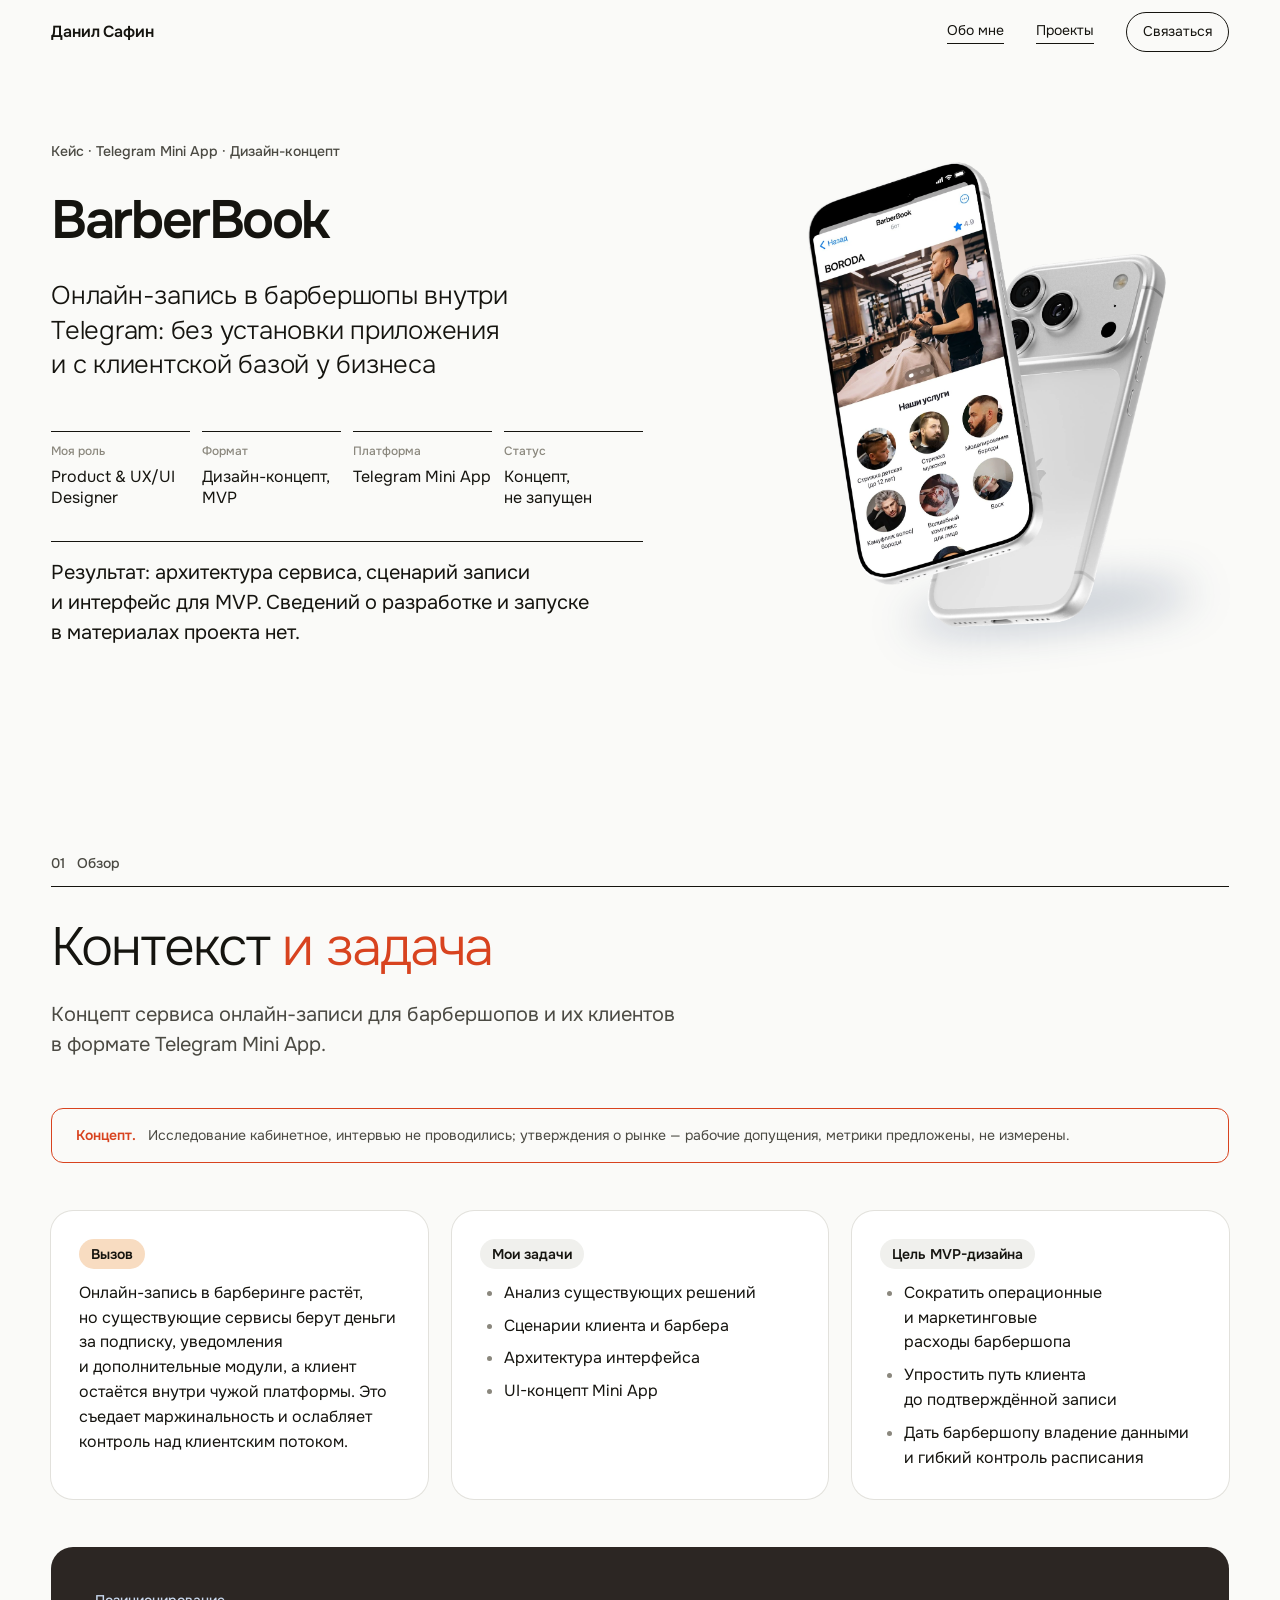
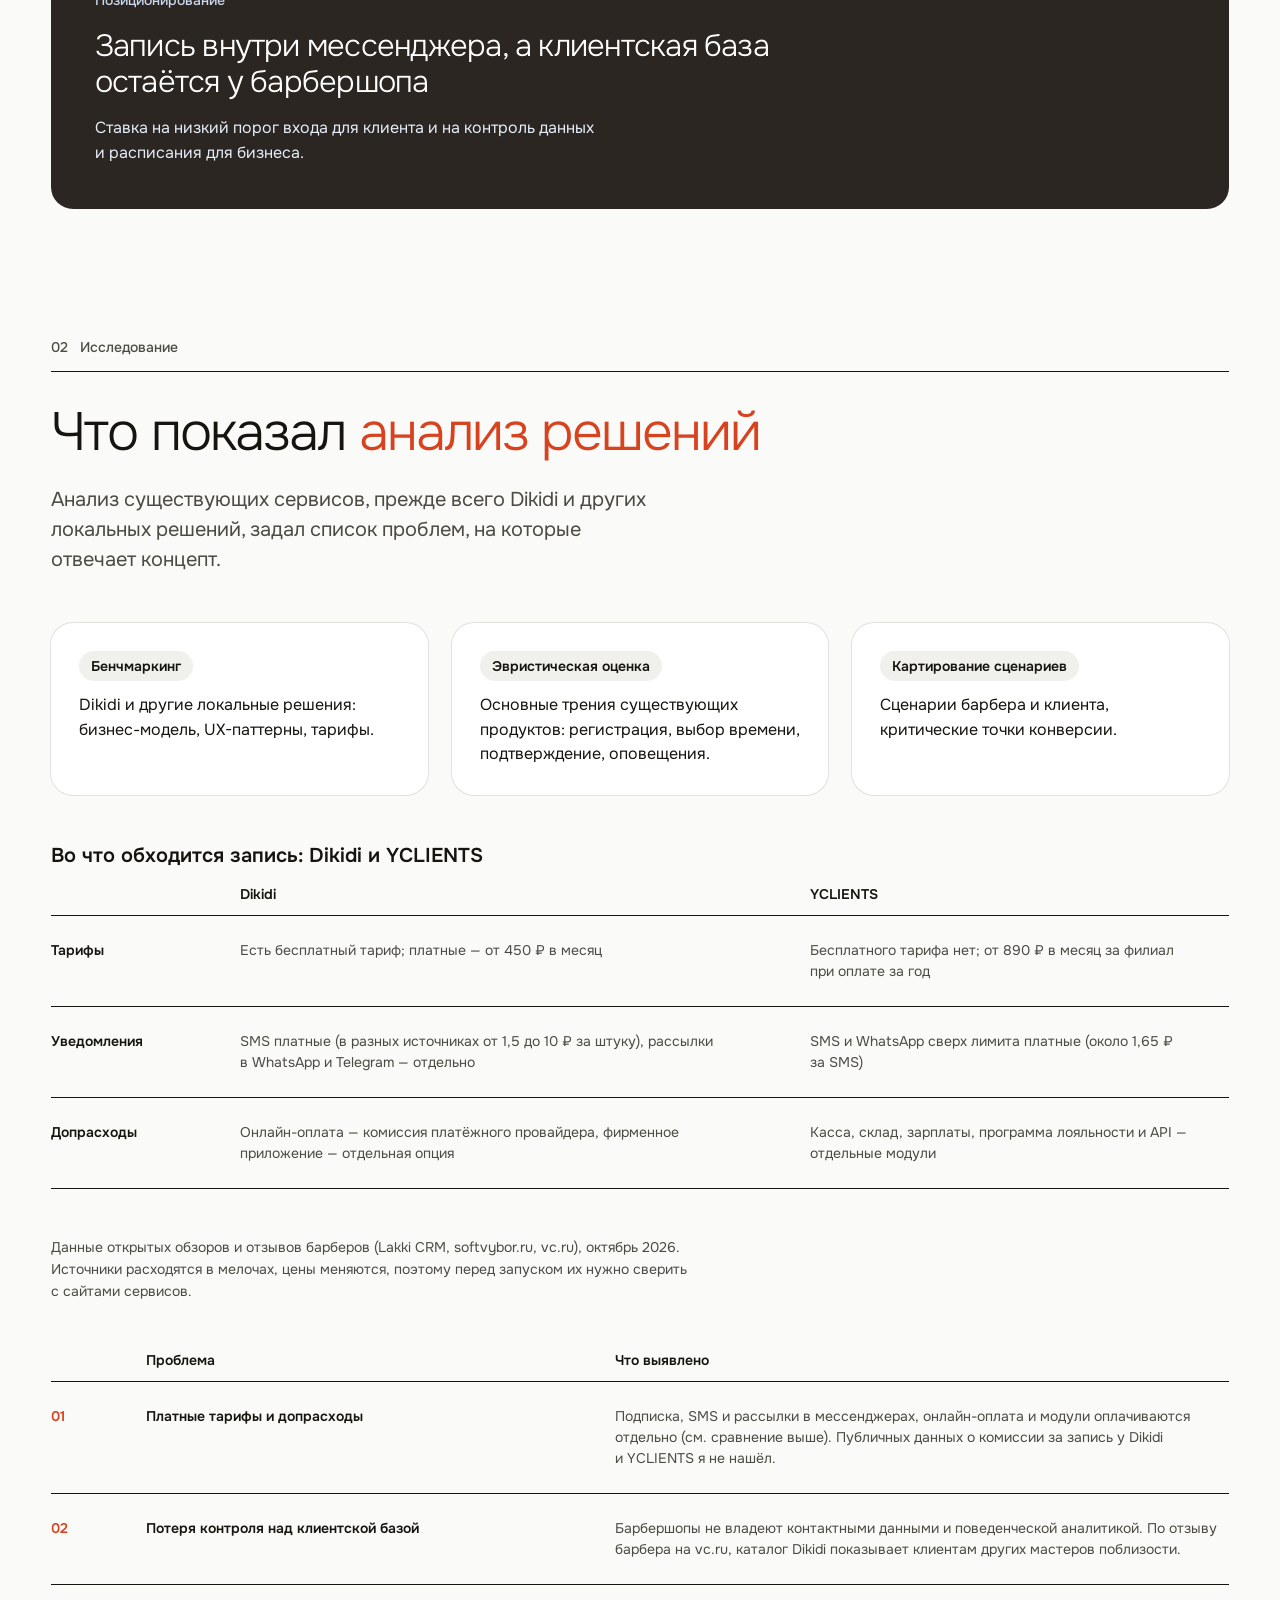
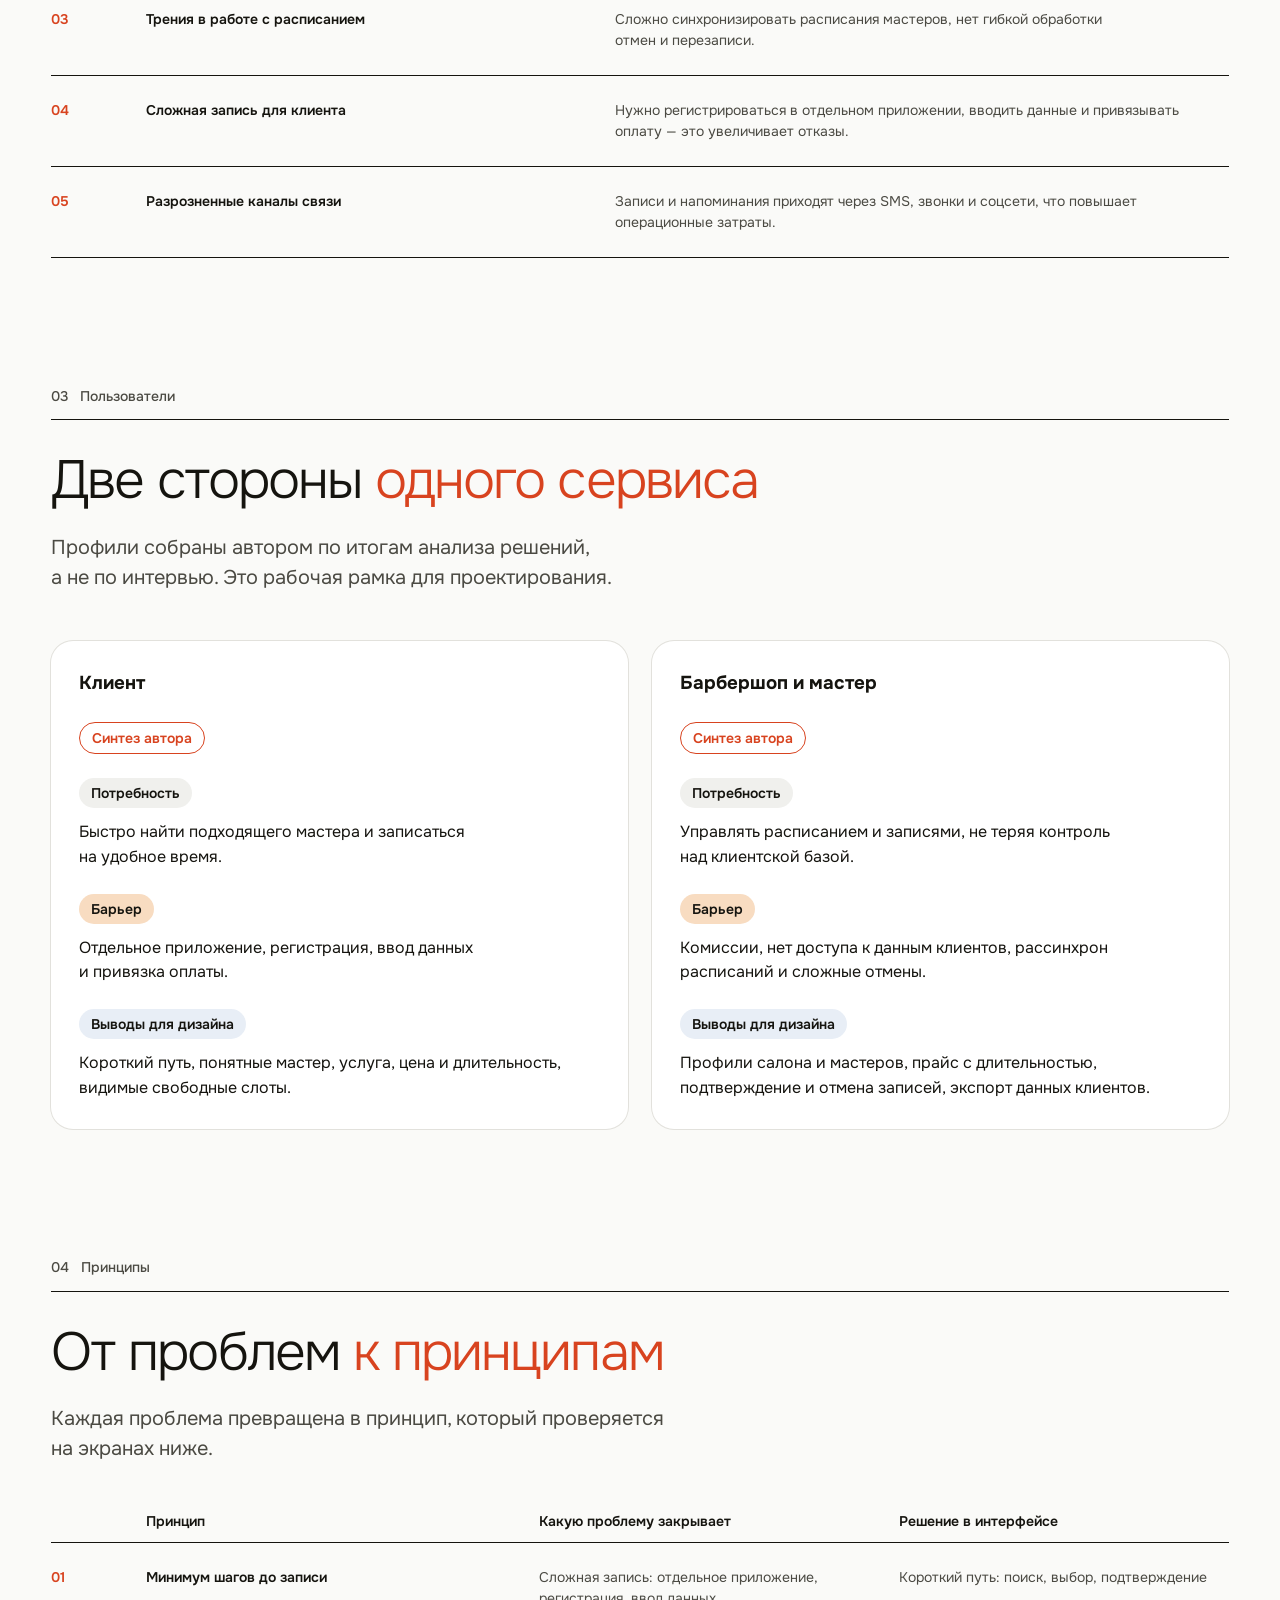
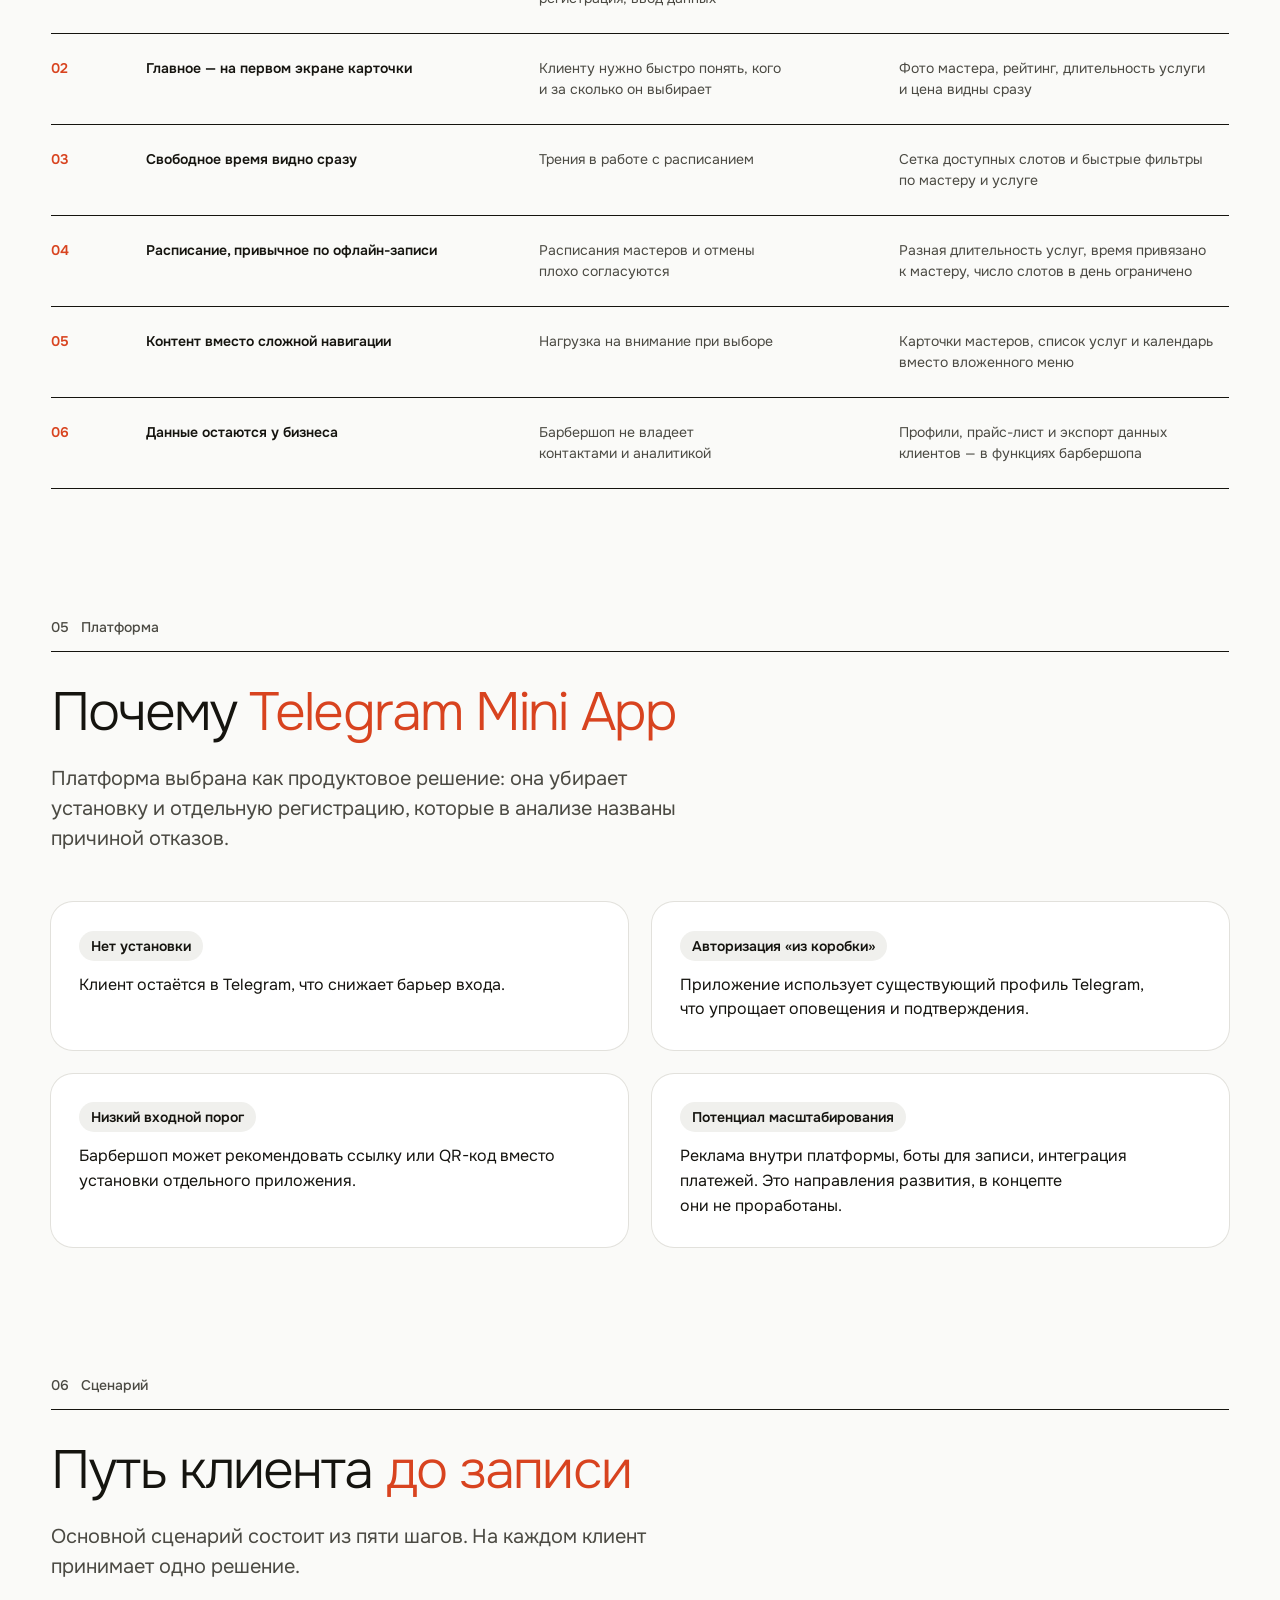
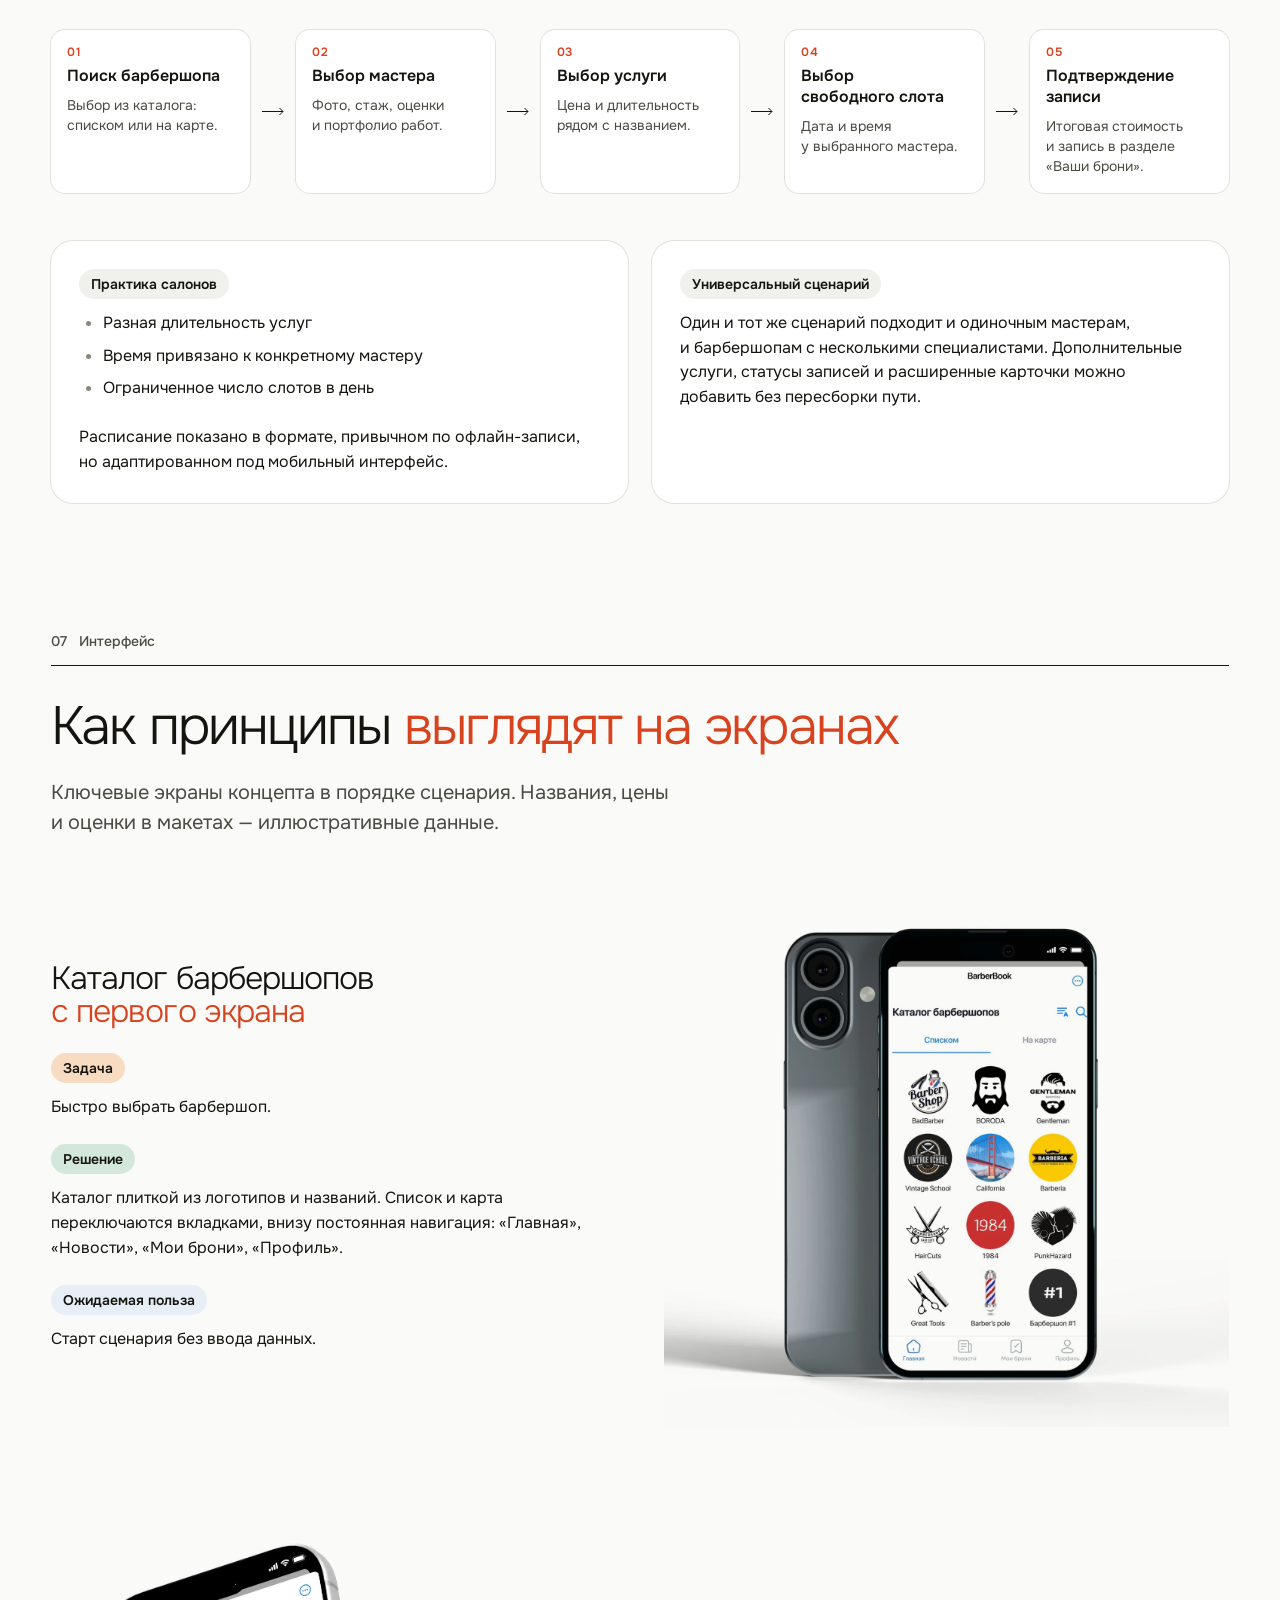
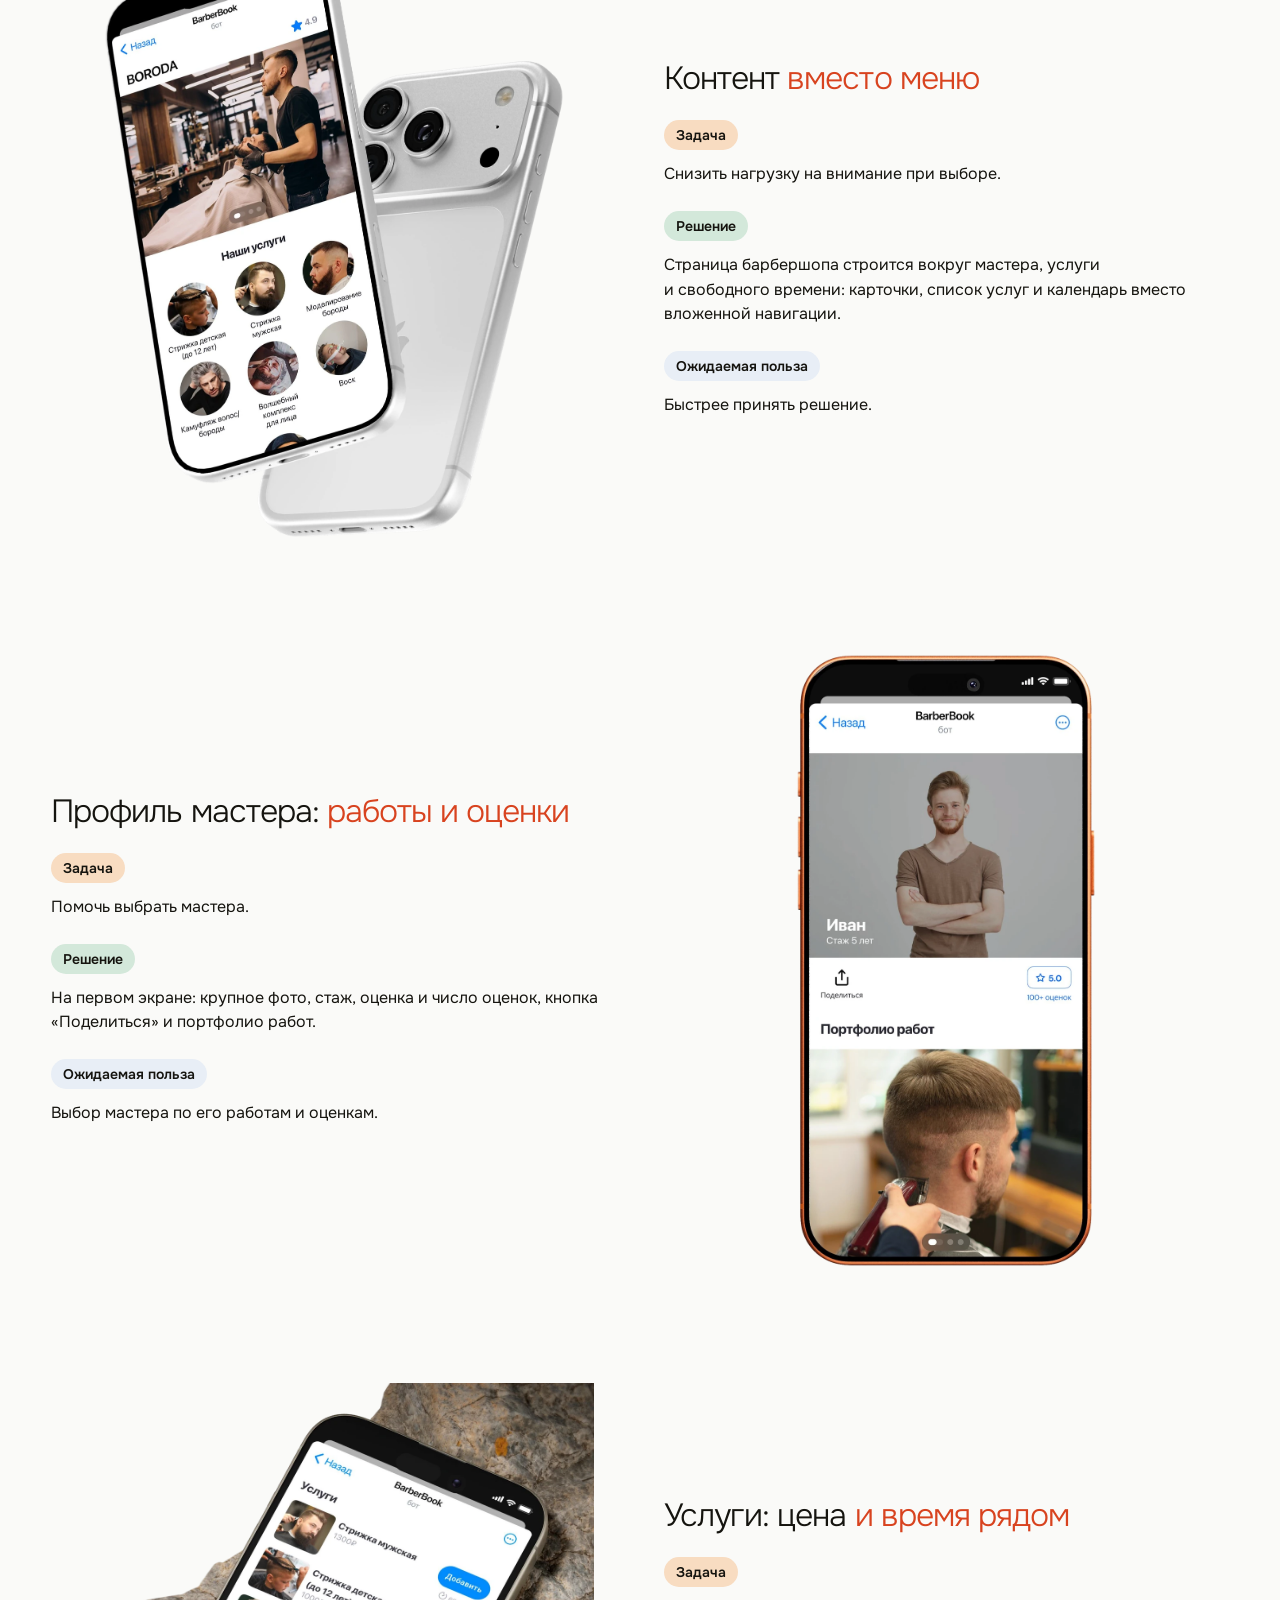
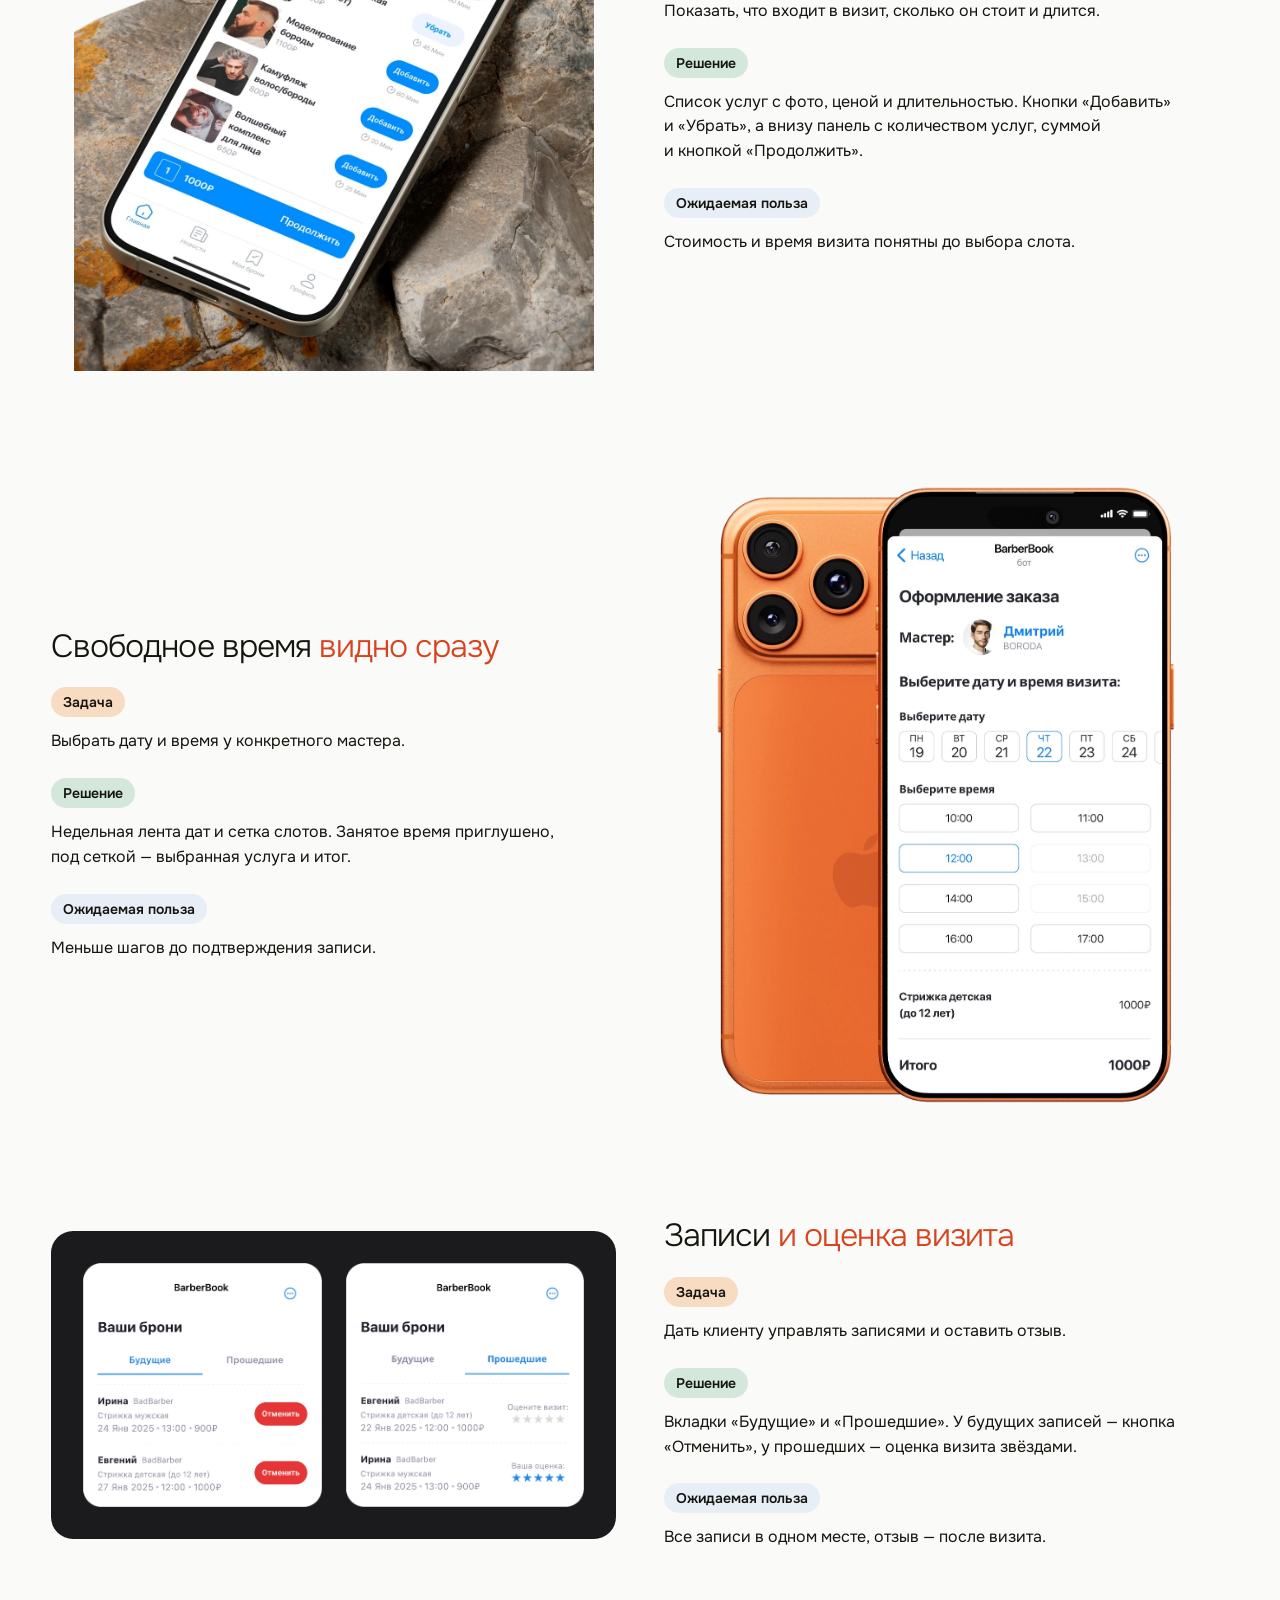
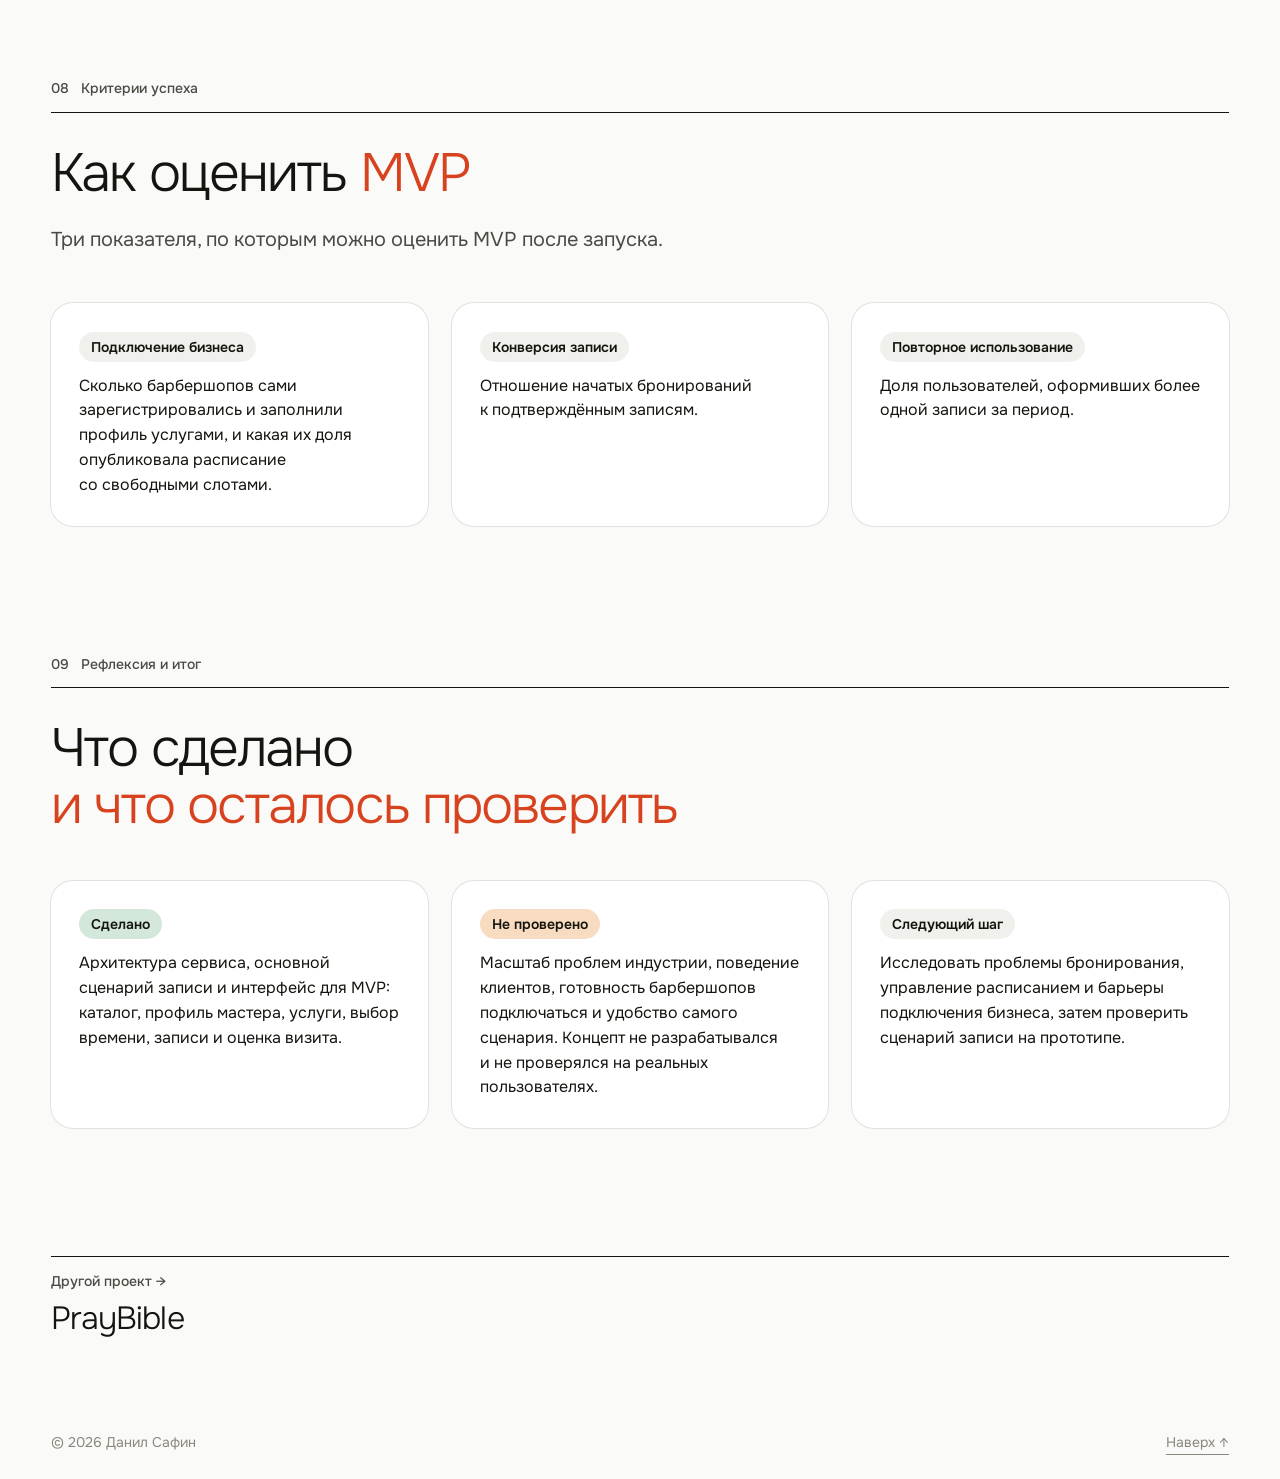
==== commit 51cb23cf: "v9" ====
--- a/projects/barberbook/index.html
+++ b/projects/barberbook/index.html
@@ -3,7 +3,14 @@
 <head>
   <meta charset="utf-8">
   <meta name="viewport" content="width=device-width, initial-scale=1">
-  <title>Кейс — Данил Сафин</title>
+  <title>BarberBook — кейс Данила Сафина</title>
+  <meta name="description" content="Дизайн-концепт Telegram Mini App для онлайн-записи в барбершопы: архитектура, сценарий записи и интерфейс MVP.">
+  <meta property="og:title" content="BarberBook — кейс Данила Сафина">
+  <meta property="og:description" content="Дизайн-концепт Telegram Mini App для онлайн-записи в барбершопы: архитектура, сценарий записи и интерфейс MVP.">
+  <meta property="og:type" content="article">
+  <meta property="og:image" content="https://frvsv.github.io/portfolio/assets/projects/barberbook/cover.webp">
+  <meta property="og:url" content="https://frvsv.github.io/portfolio/projects/barberbook/">
+  <meta name="twitter:card" content="summary_large_image">
   <meta name="theme-color" content="#fafaf8">
   <link rel="preconnect" href="https://fonts.googleapis.com">
   <link rel="preconnect" href="https://fonts.gstatic.com" crossorigin>
--- a/css/style.css
+++ b/css/style.css
@@ -234,6 +234,8 @@
 .also a:hover .also__t { color: var(--accent); }
 .also__t { font-weight: 300; font-size: var(--fs-h3); letter-spacing: -.03em; line-height: 1.05; margin-top: var(--sp-2); transition: color .25s; }
 .also a:last-child { text-align: right; }
+.also__grid--one { grid-template-columns: 1fr; }
+.also__grid--one a:last-child { text-align: left; }
 /* низ страницы кейса: после блока «Другие проекты» идёт только футер */
 .also { padding-bottom: var(--sp-7); }
 
--- a/css/case.css
+++ b/css/case.css
@@ -30,9 +30,10 @@
 .blk { min-width: 0; }
 
 /* ---------- Базовые мелкие элементы ---------- */
-.chip { display: inline-block; align-self: flex-start; font: 600 var(--fs-small)/1 var(--font); padding: var(--sp-2) var(--sp-3); border-radius: 999px; background: var(--tint-ice); color: var(--ink); }
+.chip { display: inline-block; align-self: flex-start; font: 600 var(--fs-small)/1 var(--font); padding: var(--sp-2) var(--sp-3); border-radius: 999px; background: var(--bg-2); color: var(--ink); }
 .chip--sun { background: var(--tint-sun); } .chip--mint { background: var(--tint-mint); }
 .chip--sky { background: var(--tint-sky); } .chip--ice { background: var(--tint-ice); }
+.chip--plain { background: var(--bg-2); }
 .chip--accent { background: var(--accent); color: var(--accent-ink); }
 /* HypothesisBadge — единственная метка гипотезы */
 .hyp { display: inline-block; align-self: flex-start; font: 600 var(--fs-small)/1 var(--font); color: var(--accent); border: 1px solid var(--accent); border-radius: 999px; padding: var(--sp-2) var(--sp-3); white-space: nowrap; }
@@ -91,7 +92,8 @@
 .cards--hypothesis .ccard { display: grid; grid-template-rows: subgrid; grid-row: span 2; row-gap: var(--sp-5); }
 
 /* ---------- Баннер «Ниша» ---------- */
-.banner { background: linear-gradient(115deg, var(--ba, #0a2760) 0%, var(--bb, #1d519a) 55%, var(--bc, #3a88d4) 100%); color: #fff; border-radius: var(--r); display: grid; grid-template-columns: minmax(0, 1fr) auto; gap: var(--gap); align-items: center; padding: clamp(24px, 3.4vw, 48px); }
+/* плоская заливка цветом кейса */
+.banner { background: var(--ba, #1d519a); color: #fff; border-radius: var(--r); display: grid; grid-template-columns: minmax(0, 1fr) auto; gap: var(--gap); align-items: center; padding: clamp(24px, 3.4vw, 48px); }
 .banner__text { max-width: 44rem; }
 .banner__k { color: #c9d8ee; }
 .banner__t { margin-top: var(--sp-4); font-weight: 300; font-size: clamp(1.25rem, 2.4vw, 2rem); line-height: 1.18; letter-spacing: -.025em; text-wrap: balance; }
@@ -295,3 +297,8 @@
   .cover__word { width: min(70vw, 300px); }
 }
 @media (prefers-reduced-motion: reduce) { .case * { scroll-behavior: auto !important; } }
+
+/* Плашка статуса кейса: одна на кейс, вместо повторяющихся оговорок */
+.status { display: flex; gap: var(--sp-3); align-items: baseline; padding: var(--sp-4) var(--sp-5); border: 1px solid var(--accent); border-radius: var(--radius, 12px); font-size: var(--fs-small); line-height: 1.5; color: var(--ink-2); }
+.status b { color: var(--accent); font-weight: 600; flex: none; }
+@media (max-width: 640px) { .status { flex-direction: column; gap: var(--sp-1); } }
